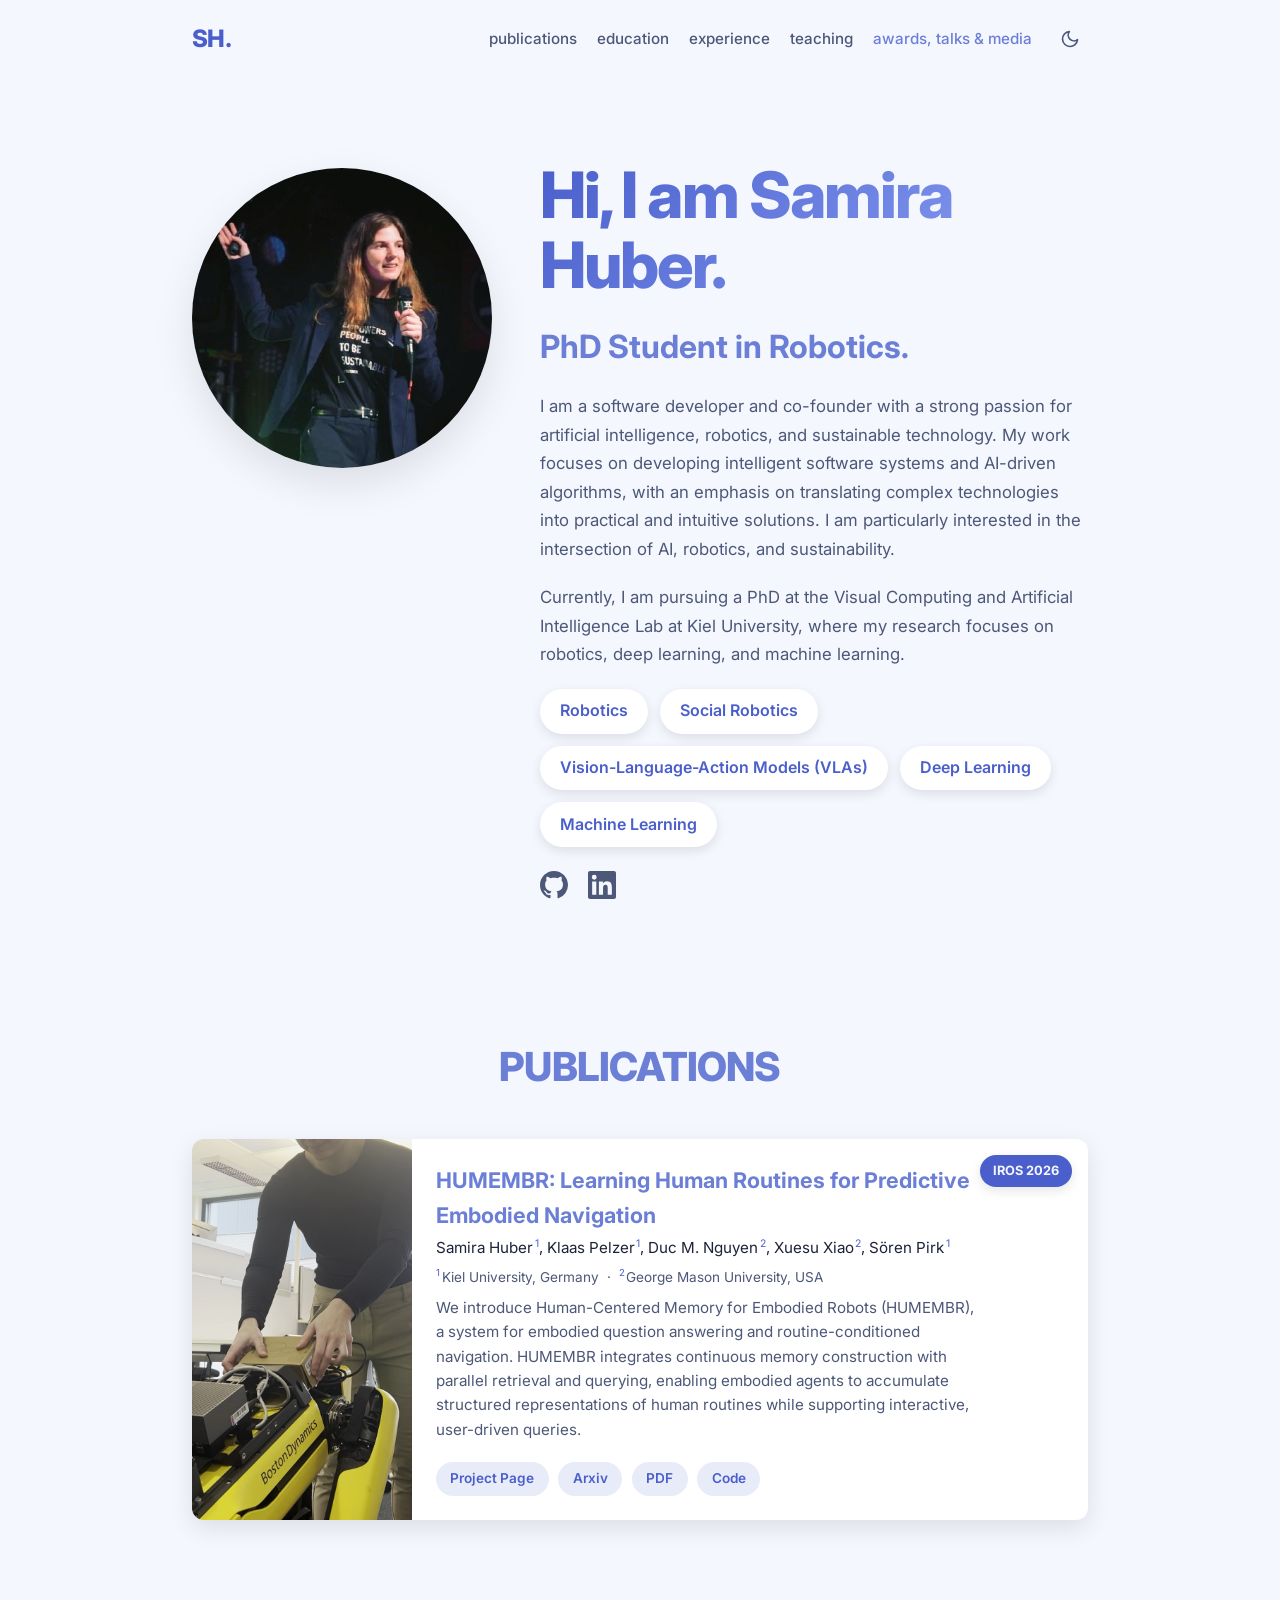
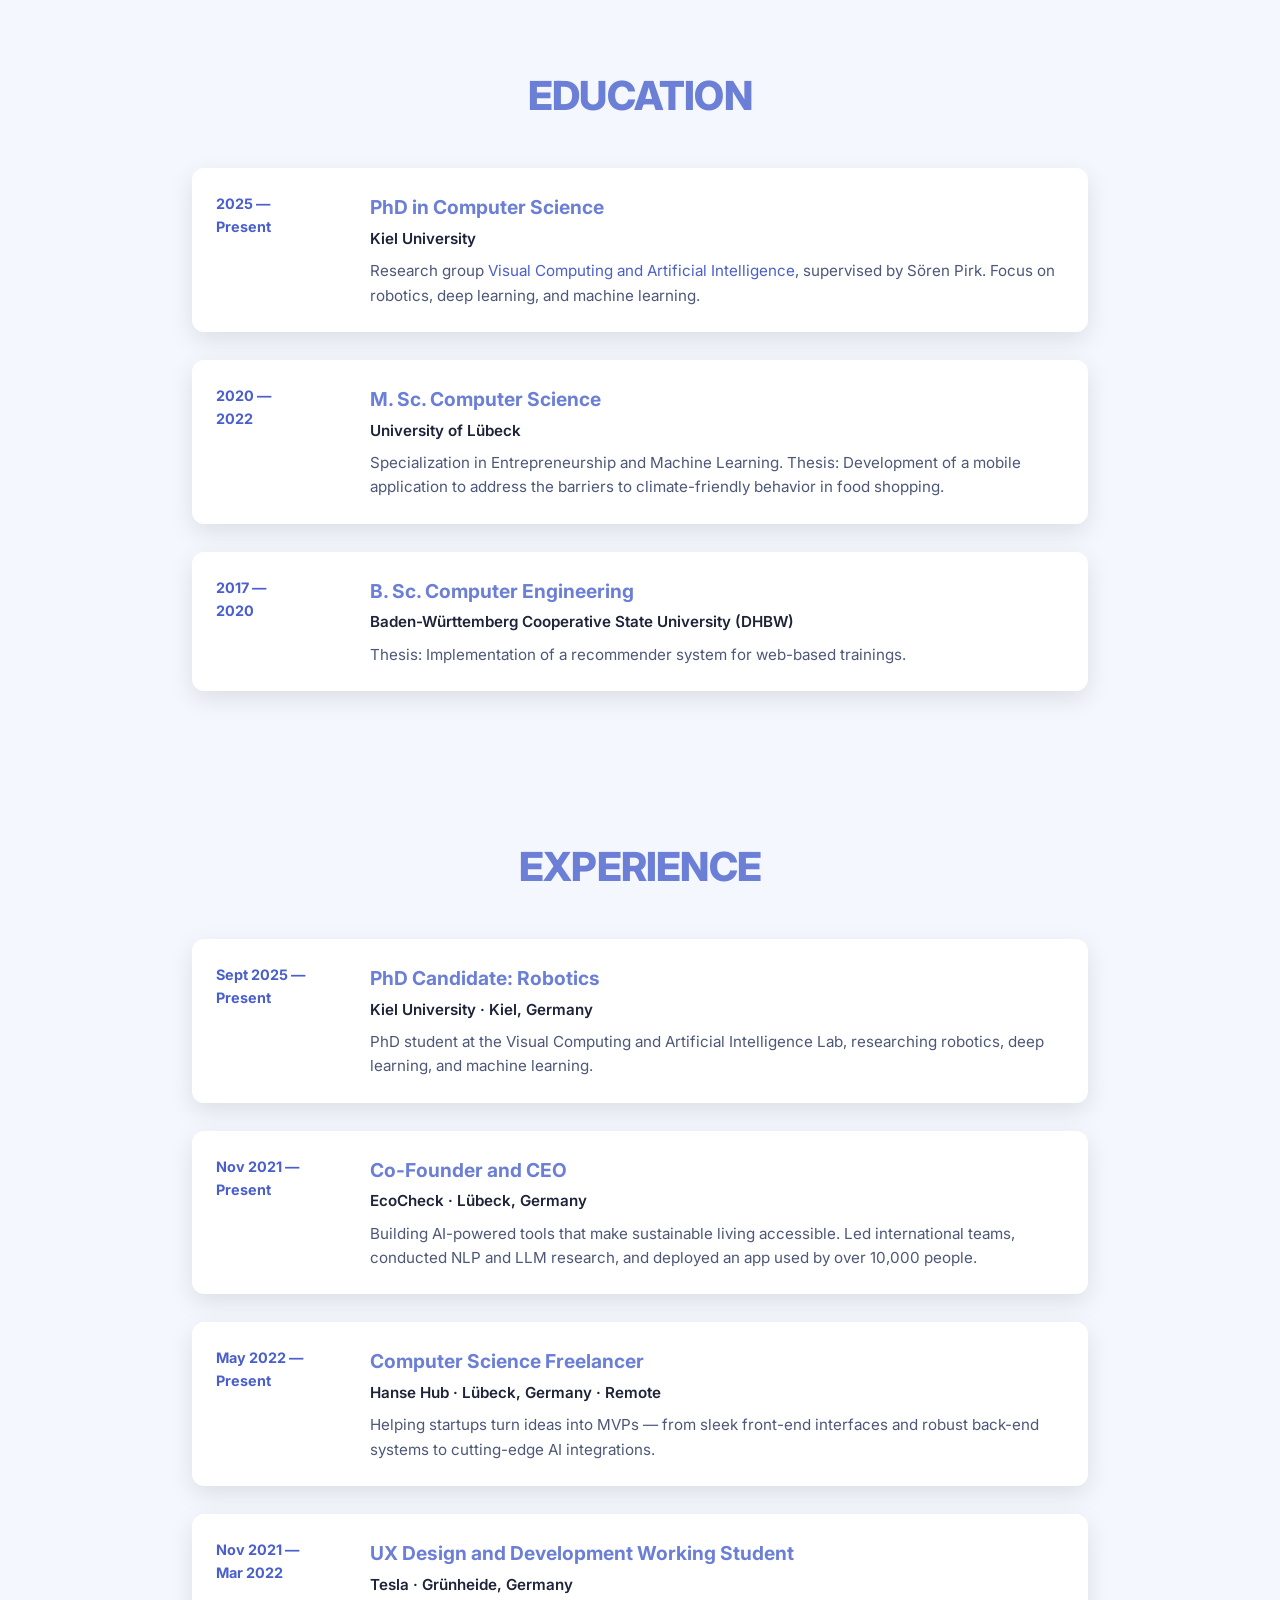
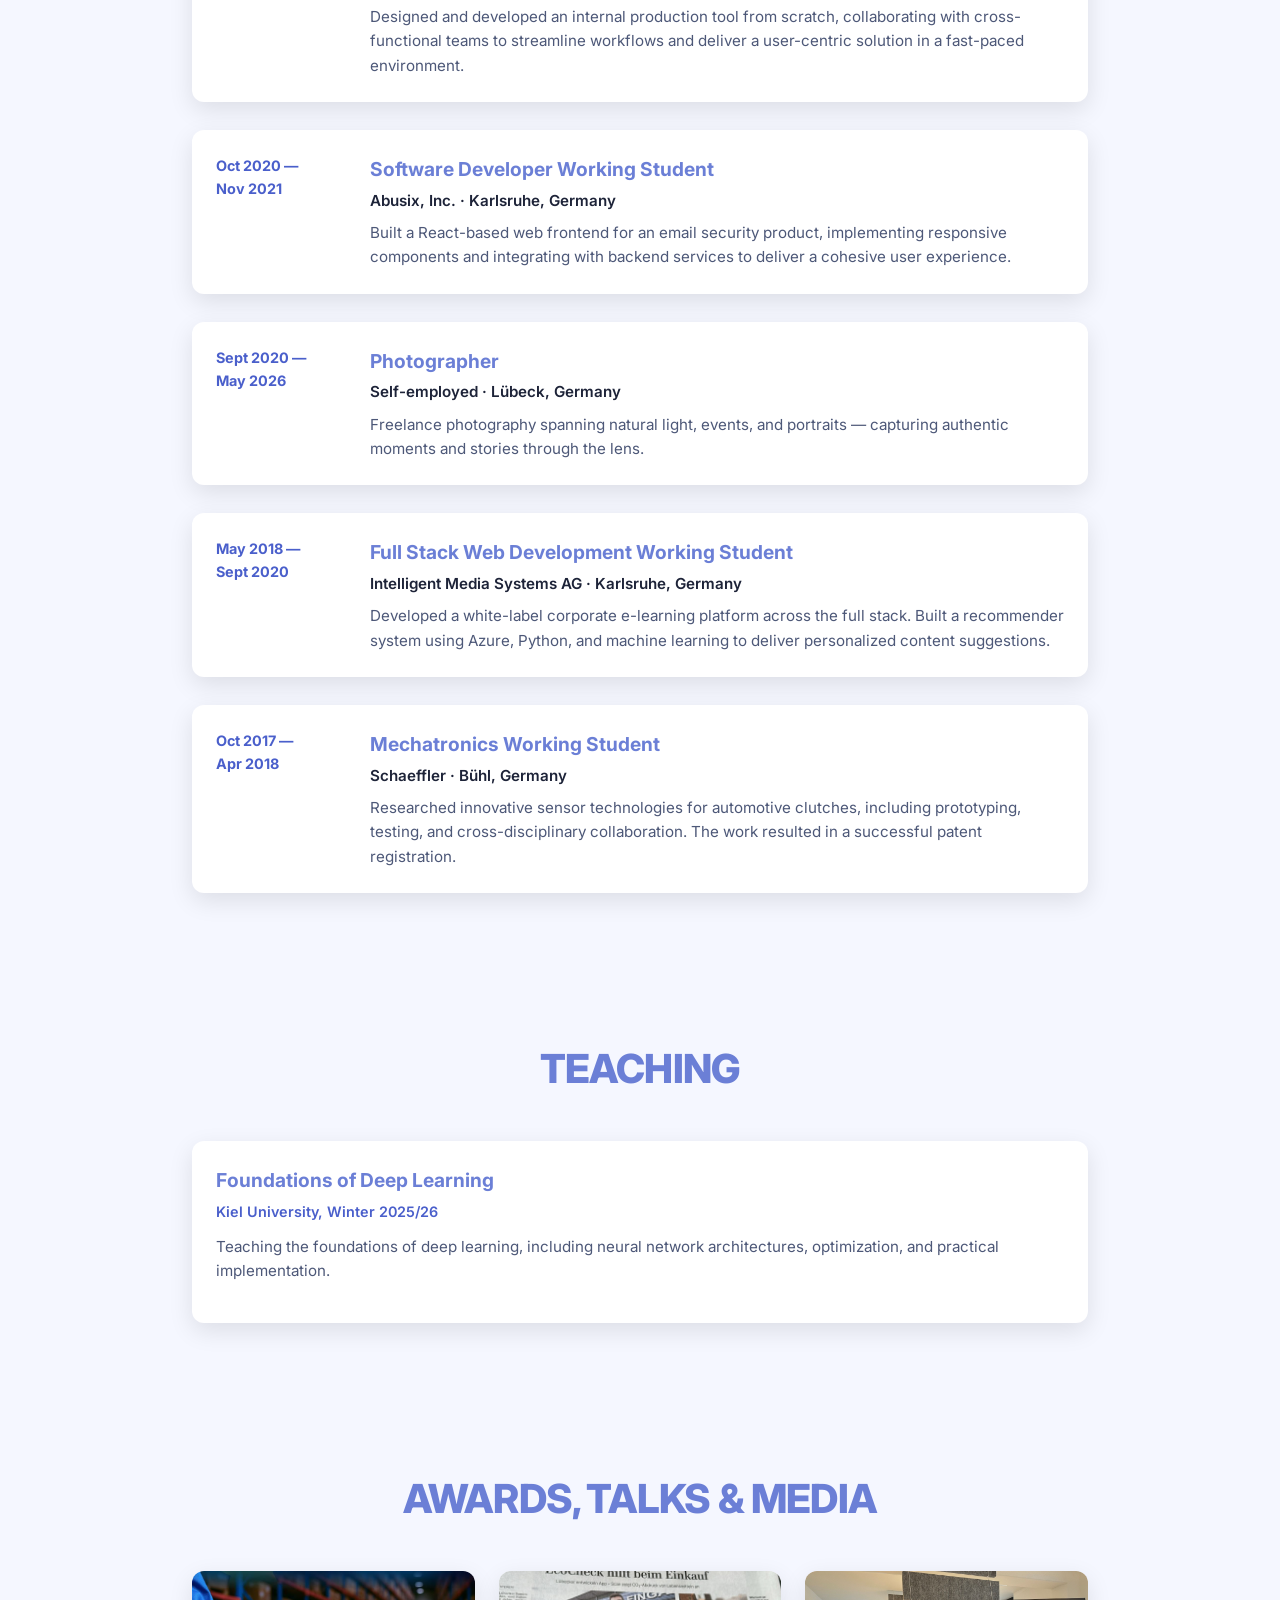
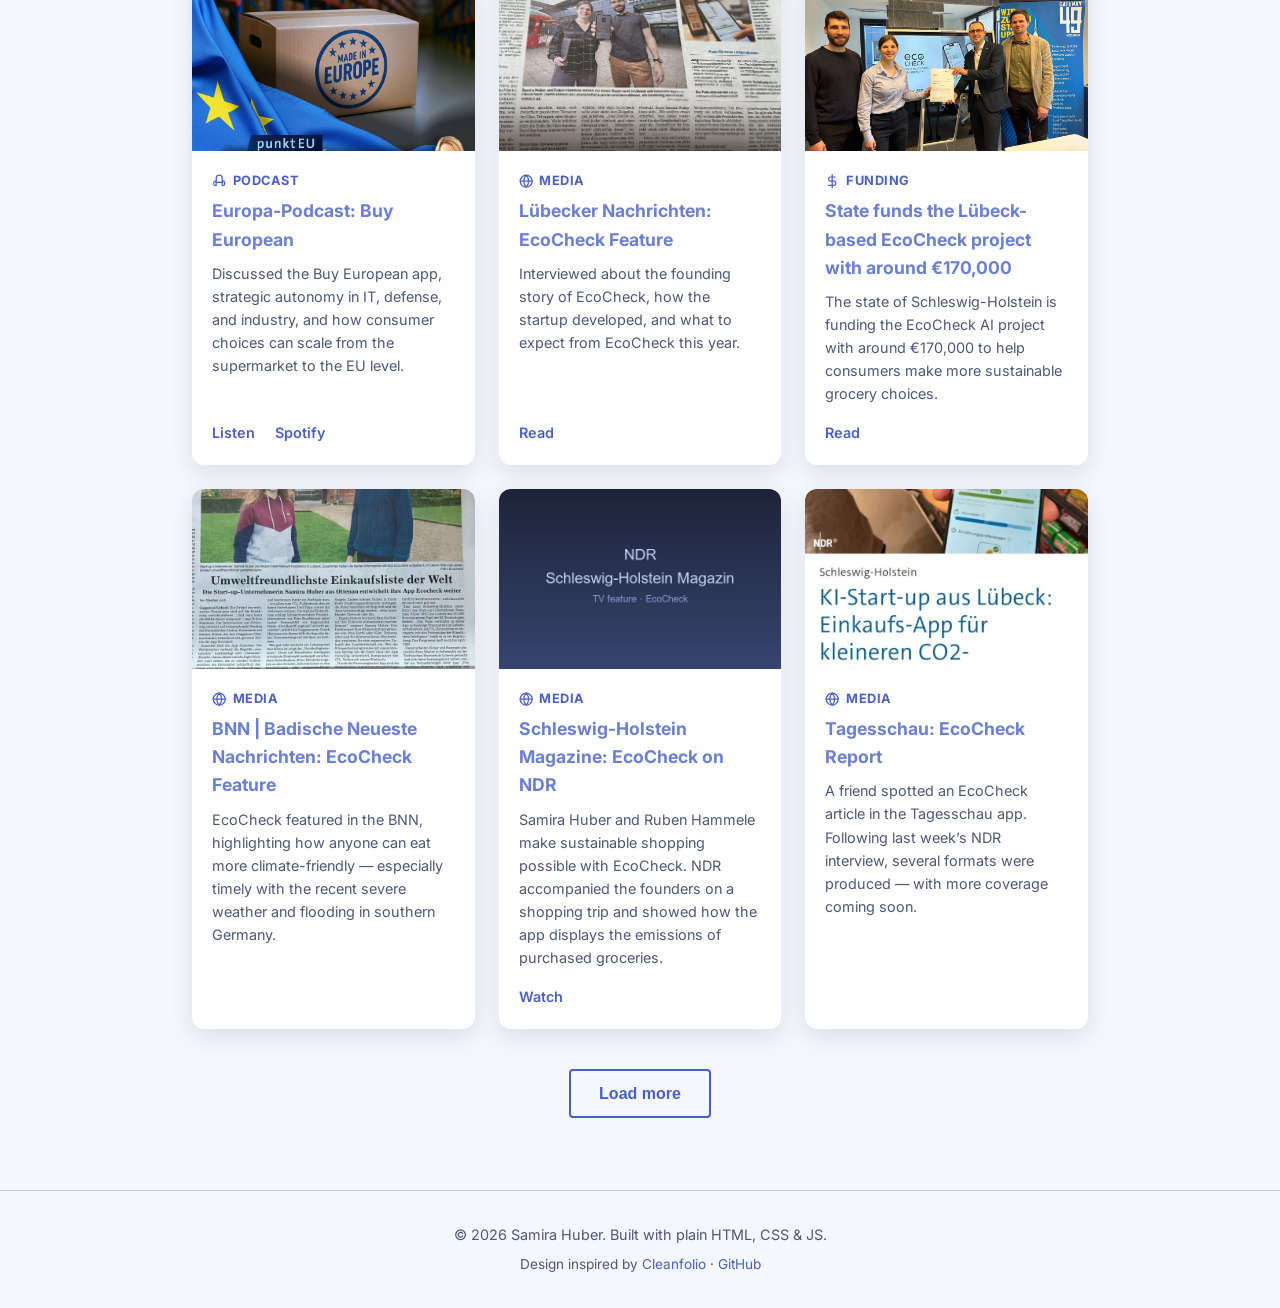
==== index.html @ 7ba7849e "add news" ====
<!DOCTYPE html>
<html lang="en">
<head>
  <meta charset="UTF-8" />
  <meta name="viewport" content="width=device-width, initial-scale=1.0" />
  <title>Samira Huber | PhD Student in Robotics</title>
  <link rel="preconnect" href="https://fonts.googleapis.com" />
  <link rel="preconnect" href="https://fonts.gstatic.com" crossorigin />
  <link href="https://fonts.googleapis.com/css2?family=Inter:wght@400;500;600;700;800&display=swap" rel="stylesheet" />
  <link rel="stylesheet" href="styles.css" />
</head>
<body>
  <header class="header">
    <nav class="nav container">
      <a href="#" class="logo">SH.</a>
      <ul class="nav-list">
        <li><a href="#publications" class="nav-link">publications</a></li>
        <li><a href="#education" class="nav-link">education</a></li>
        <li><a href="#experience" class="nav-link">experience</a></li>
        <li><a href="#teaching" class="nav-link">teaching</a></li>
        <li><a href="#news" class="nav-link">awards, talks & media</a></li>
        <!-- <li><a href="blog.html" class="nav-link">blog</a></li> -->
        <!-- <li><a href="sport.html" class="nav-link">sport</a></li> -->
        <!-- <li><a href="#contact" class="nav-link">contact</a></li> -->
        <li>
          <button id="theme-toggle" class="theme-toggle" aria-label="Toggle theme">
            <svg id="sun-icon" class="icon" viewBox="0 0 24 24" fill="none" stroke="currentColor" stroke-width="2" stroke-linecap="round" stroke-linejoin="round">
              <circle cx="12" cy="12" r="5"></circle>
              <line x1="12" y1="1" x2="12" y2="3"></line>
              <line x1="12" y1="21" x2="12" y2="23"></line>
              <line x1="4.22" y1="4.22" x2="5.64" y2="5.64"></line>
              <line x1="18.36" y1="18.36" x2="19.78" y2="19.78"></line>
              <line x1="1" y1="12" x2="3" y2="12"></line>
              <line x1="21" y1="12" x2="23" y2="12"></line>
              <line x1="4.22" y1="19.78" x2="5.64" y2="18.36"></line>
              <line x1="18.36" y1="5.64" x2="19.78" y2="4.22"></line>
            </svg>
            <svg id="moon-icon" class="icon hidden" viewBox="0 0 24 24" fill="none" stroke="currentColor" stroke-width="2" stroke-linecap="round" stroke-linejoin="round">
              <path d="M21 12.79A9 9 0 1 1 11.21 3 7 7 0 0 0 21 12.79z"></path>
            </svg>
          </button>
        </li>
      </ul>
      <button id="mobile-menu-toggle" class="mobile-menu-toggle" aria-label="Open menu">
        <span></span>
        <span></span>
        <span></span>
      </button>
    </nav>
  </header>

  <main>
    <section class="hero">
      <div class="container hero-content">
        <div class="hero-image">
          <img src="static/images/profile.jpg" alt="Samira Huber" />
        </div>
        <div class="hero-text">
          <h1 class="hero-title">Hi, I am Samira Huber.</h1>
          <h2 class="hero-subtitle">PhD Student in Robotics.</h2>
          <p class="hero-description">
            I am a software developer and co-founder with a strong passion for artificial
            intelligence, robotics, and sustainable technology. My work focuses on developing
            intelligent software systems and AI-driven algorithms, with an emphasis on
            translating complex technologies into practical and intuitive solutions. I am
            particularly interested in the intersection of AI, robotics, and sustainability.
          </p>
          <p class="hero-description">
            Currently, I am pursuing a PhD at the Visual Computing and Artificial Intelligence
            Lab at Kiel University, where my research focuses on robotics, deep learning, and
            machine learning.
          </p>
          <div class="chips">
            <span class="chip">Robotics</span>
            <span class="chip">Social Robotics</span>
            <span class="chip">Vision-Language-Action Models (VLAs)</span>
            <span class="chip">Deep Learning</span>
            <span class="chip">Machine Learning</span>
          </div>
          <div class="hero-actions">
          <!-- <a href="cv.pdf" class="btn btn-outline" target="_blank" rel="noopener noreferrer">CV</a> -->
          <a href="https://github.com/SamiraHuber" target="_blank" rel="noopener noreferrer" class="icon-link" aria-label="GitHub">
            <svg class="social-icon" viewBox="0 0 24 24" fill="currentColor">
              <path d="M12 0C5.37 0 0 5.37 0 12c0 5.31 3.435 9.795 8.205 11.385.6.105.825-.255.825-.57 0-.285-.015-1.23-.015-2.235-3.015.555-3.795-.735-4.035-1.41-.135-.345-.72-1.41-1.23-1.695-.42-.225-1.02-.78-.015-.795.945-.015 1.62.87 1.845 1.23 1.08 1.815 2.805 1.305 3.495.99.105-.78.42-1.305.765-1.605-2.67-.3-5.46-1.335-5.46-5.925 0-1.305.465-2.385 1.23-3.225-.12-.3-.54-1.53.12-3.18 0 0 1.005-.315 3.3 1.23.96-.27 1.98-.405 3-.405s2.04.135 3 .405c2.295-1.56 3.3-1.23 3.3-1.23.66 1.65.24 2.88.12 3.18.765.84 1.23 1.905 1.23 3.225 0 4.605-2.805 5.625-5.475 5.925.435.375.81 1.095.81 2.22 0 1.605-.015 2.895-.015 3.3 0 .315.225.69.825.57A12.02 12.02 0 0 0 24 12c0-6.63-5.37-12-12-12z"/>
            </svg>
          </a>
          <a href="https://www.linkedin.com/in/samira-huber/" target="_blank" rel="noopener noreferrer" class="icon-link" aria-label="LinkedIn">
            <svg class="social-icon" viewBox="0 0 24 24" fill="currentColor">
              <path d="M20.447 20.452h-3.554v-5.569c0-1.328-.027-3.037-1.852-3.037-1.853 0-2.136 1.445-2.136 2.939v5.667H9.351V9h3.414v1.561h.046c.477-.9 1.637-1.85 3.37-1.85 3.601 0 4.267 2.37 4.267 5.455v6.286zM5.337 7.433a2.062 2.062 0 1 1 0-4.125 2.062 2.062 0 0 1 0 4.125zm1.777 13.019H3.56V9h3.554v11.452zM22.225 0H1.771C.792 0 0 .774 0 1.729v20.542C0 23.227.792 24 1.771 24h20.451C23.2 24 24 23.227 24 22.271V1.729C24 .774 23.2 0 22.222 0h.003z"/>
            </svg>
          </a>
        </div>
        </div>
      </div>
    </section>

    <section id="publications" class="publications section">
      <div class="container">
        <h2 class="section-title">PUBLICATIONS</h2>
        <div class="publications-list">
          <article class="publication-card">
            <span class="publication-venue">IROS 2026</span>
            <div class="publication-image">
              <img src="static/publications/humembr.png" alt="Humembr publication thumbnail" />
            </div>
            <div class="publication-info">
              <h3 class="publication-title">HUMEMBR: Learning Human Routines for Predictive Embodied Navigation</h3>
              <p class="publication-authors">Samira Huber<sup>1</sup>, Klaas Pelzer<sup>1</sup>, Duc M. Nguyen<sup>2</sup>, Xuesu Xiao<sup>2</sup>, Sören Pirk<sup>1</sup></p>
              <p class="publication-affiliations"><sup>1</sup>Kiel University, Germany &nbsp;·&nbsp; <sup>2</sup>George Mason University, USA</p>
              <p class="publication-description">We introduce Human-Centered Memory for Embodied Robots (HUMEMBR), a system for embodied question answering and routine-conditioned navigation. HUMEMBR integrates continuous memory construction with parallel retrieval and querying, enabling embodied agents to accumulate structured representations of human routines while supporting interactive, user-driven queries.</p>
              <div class="publication-links">
                <a class="link-chip" href="https://samirahuber.github.io/humembr/" target="_blank" rel="noopener noreferrer">Project Page</a>
                <a class="link-chip" href="#" target="_blank" rel="noopener noreferrer">Arxiv</a>
                <a class="link-chip" href="#" target="_blank" rel="noopener noreferrer">PDF</a>
                <a class="link-chip" href="#" target="_blank" rel="noopener noreferrer">Code</a>
              </div>
            </div>
          </article>
        </div>
      </div>
    </section>

    <section id="education" class="education section">
      <div class="container">
        <h2 class="section-title">EDUCATION</h2>
        <div class="timeline">
          <div class="timeline-item">
            <div class="timeline-date">2025 —<br>Present</div>
            <div class="timeline-content">
              <h3>PhD in Computer Science</h3>
              <p class="timeline-place">Kiel University</p>
              <p class="timeline-detail">Research group <a href="https://www.vcai-lab.org/" target="_blank" rel="noopener noreferrer">Visual Computing and Artificial Intelligence</a>, supervised by Sören Pirk. Focus on robotics, deep learning, and machine learning.</p>
            </div>
          </div>
          <div class="timeline-item">
            <div class="timeline-date">2020 —<br>2022</div>
            <div class="timeline-content">
              <h3>M. Sc. Computer Science</h3>
              <p class="timeline-place">University of Lübeck</p>
              <p class="timeline-detail">Specialization in Entrepreneurship and Machine Learning. Thesis: Development of a mobile application to address the barriers to climate-friendly behavior in food shopping.</p>
            </div>
          </div>
          <div class="timeline-item">
            <div class="timeline-date">2017 —<br>2020</div>
            <div class="timeline-content">
              <h3>B. Sc. Computer Engineering</h3>
              <p class="timeline-place">Baden-Württemberg Cooperative State University (DHBW)</p>
              <p class="timeline-detail">Thesis: Implementation of a recommender system for web-based trainings.</p>
            </div>
          </div>
        </div>
      </div>
    </section>

    <section id="experience" class="experience section">
      <div class="container">
        <h2 class="section-title">EXPERIENCE</h2>
        <div class="timeline">
          <div class="timeline-item">
            <div class="timeline-date">Sept 2025 —<br>Present</div>
            <div class="timeline-content">
              <h3>PhD Candidate: Robotics</h3>
              <p class="timeline-place">Kiel University · Kiel, Germany</p>
              <p class="timeline-detail">PhD student at the Visual Computing and Artificial Intelligence Lab, researching robotics, deep learning, and machine learning.</p>
            </div>
          </div>
          <div class="timeline-item">
            <div class="timeline-date">Nov 2021 —<br>Present</div>
            <div class="timeline-content">
              <h3>Co-Founder and CEO</h3>
              <p class="timeline-place">EcoCheck · Lübeck, Germany</p>
              <p class="timeline-detail">Building AI-powered tools that make sustainable living accessible. Led international teams, conducted NLP and LLM research, and deployed an app used by over 10,000 people.</p>
            </div>
          </div>
          <div class="timeline-item">
            <div class="timeline-date">May 2022 —<br>Present</div>
            <div class="timeline-content">
              <h3>Computer Science Freelancer</h3>
              <p class="timeline-place">Hanse Hub · Lübeck, Germany · Remote</p>
              <p class="timeline-detail">Helping startups turn ideas into MVPs — from sleek front-end interfaces and robust back-end systems to cutting-edge AI integrations.</p>
            </div>
          </div>
          <div class="timeline-item">
            <div class="timeline-date">Nov 2021 —<br>Mar 2022</div>
            <div class="timeline-content">
              <h3>UX Design and Development Working Student</h3>
              <p class="timeline-place">Tesla · Grünheide, Germany</p>
              <p class="timeline-detail">Designed and developed an internal production tool from scratch, collaborating with cross-functional teams to streamline workflows and deliver a user-centric solution in a fast-paced environment.</p>
            </div>
          </div>
          <div class="timeline-item">
            <div class="timeline-date">Oct 2020 —<br>Nov 2021</div>
            <div class="timeline-content">
              <h3>Software Developer Working Student</h3>
              <p class="timeline-place">Abusix, Inc. · Karlsruhe, Germany</p>
              <p class="timeline-detail">Built a React-based web frontend for an email security product, implementing responsive components and integrating with backend services to deliver a cohesive user experience.</p>
            </div>
          </div>
          <div class="timeline-item">
            <div class="timeline-date">Sept 2020 —<br>May 2026</div>
            <div class="timeline-content">
              <h3>Photographer</h3>
              <p class="timeline-place">Self-employed · Lübeck, Germany</p>
              <p class="timeline-detail">Freelance photography spanning natural light, events, and portraits — capturing authentic moments and stories through the lens.</p>
            </div>
          </div>
          <div class="timeline-item">
            <div class="timeline-date">May 2018 —<br>Sept 2020</div>
            <div class="timeline-content">
              <h3>Full Stack Web Development Working Student</h3>
              <p class="timeline-place">Intelligent Media Systems AG · Karlsruhe, Germany</p>
              <p class="timeline-detail">Developed a white-label corporate e-learning platform across the full stack. Built a recommender system using Azure, Python, and machine learning to deliver personalized content suggestions.</p>
            </div>
          </div>
          <div class="timeline-item">
            <div class="timeline-date">Oct 2017 —<br>Apr 2018</div>
            <div class="timeline-content">
              <h3>Mechatronics Working Student</h3>
              <p class="timeline-place">Schaeffler · Bühl, Germany</p>
              <p class="timeline-detail">Researched innovative sensor technologies for automotive clutches, including prototyping, testing, and cross-disciplinary collaboration. The work resulted in a successful patent registration.</p>
            </div>
          </div>
        </div>
      </div>
    </section>

    <section id="teaching" class="teaching section">
      <div class="container">
        <h2 class="section-title">TEACHING</h2>
        <div class="cards-list">
          <article class="info-card">
            <h3>Foundations of Deep Learning</h3>
            <p class="info-meta">Kiel University, Winter 2025/26</p>
            <p class="info-detail">Teaching the foundations of deep learning, including neural network architectures, optimization, and practical implementation.</p>
          </article>
        </div>
      </div>
    </section>

    <section id="news" class="news section">
      <div class="container">
        <h2 class="section-title">AWARDS, TALKS & MEDIA</h2>
        <div class="news-grid" id="news-grid">
          <article class="news-card">
            <div class="news-image">
              <img src="static/images/news/buy_european_podcast.jpg" alt="Europa-Podcast: Buy European" />
            </div>
            <div class="news-body">
              <p class="news-meta"><svg class="news-meta-icon" viewBox="0 0 24 24" fill="none" stroke="currentColor" stroke-width="2" stroke-linecap="round" stroke-linejoin="round" aria-hidden="true"><path d="M3 14v3a2 2 0 0 0 2 2h2v-7H5a2 2 0 0 0-2 2Z"/><path d="M19 12h-2v7h2a2 2 0 0 0 2-2v-3a2 2 0 0 0-2-2Z"/><path d="M12 2a5 5 0 0 0-5 5v7h10V7a5 5 0 0 0-5-5Z"/></svg>Podcast</p>
              <h3>Europa-Podcast: Buy European</h3>
              <p class="news-detail">Discussed the Buy European app, strategic autonomy in IT, defense, and industry, and how consumer choices can scale from the supermarket to the EU level.</p>
              <div class="news-links">
                <a href="https://tinyurl.com/yc7zkum5" target="_blank" rel="noopener noreferrer">Listen</a>
                <a href="https://tinyurl.com/3942dmjc" target="_blank" rel="noopener noreferrer">Spotify</a>
              </div>
            </div>
          </article>
          <article class="news-card">
            <div class="news-image">
              <img src="static/images/news/newspaper_luebecker_nachrichten.jpg" alt="Lübecker Nachrichten: EcoCheck Feature" />
            </div>
            <div class="news-body">
              <p class="news-meta"><svg class="news-meta-icon" viewBox="0 0 24 24" fill="none" stroke="currentColor" stroke-width="2" stroke-linecap="round" stroke-linejoin="round" aria-hidden="true"><circle cx="12" cy="12" r="10"/><line x1="2" y1="12" x2="22" y2="12"/><path d="M12 2a14.5 14.5 0 0 0 0 20 14.5 14.5 0 0 0 0-20"/></svg>Media</p>
              <h3>Lübecker Nachrichten: EcoCheck Feature</h3>
              <p class="news-detail">Interviewed about the founding story of EcoCheck, how the startup developed, and what to expect from EcoCheck this year.</p>
              <div class="news-links">
                <a href="https://www.ln-online.de/der-norden/luebecker-existenzgruender-den-lebensmittel-co2-fussabdruck-mit-der-app-entdecken-AU2RPMMR2JBLXGBXYMTHMGHZRE.html" target="_blank" rel="noopener noreferrer">Read</a>
              </div>
            </div>
          </article>
          <article class="news-card">
            <div class="news-image">
              <img src="static/images/news/schleswig_holstein_ecocheck.jpg" alt="Schleswig-Holstein funds EcoCheck" />
            </div>
            <div class="news-body">
              <p class="news-meta"><svg class="news-meta-icon" viewBox="0 0 24 24" fill="none" stroke="currentColor" stroke-width="2" stroke-linecap="round" stroke-linejoin="round" aria-hidden="true"><line x1="12" y1="1" x2="12" y2="23"/><path d="M17 5H9.5a3.5 3.5 0 0 0 0 7h5a3.5 3.5 0 0 1 0 7H6"/></svg>Funding</p>
              <h3>State funds the Lübeck-based EcoCheck project with around €170,000</h3>
              <p class="news-detail">The state of Schleswig-Holstein is funding the EcoCheck AI project with around €170,000 to help consumers make more sustainable grocery choices.</p>
              <div class="news-links">
                <a href="https://www.schleswig-holstein.de/DE/landesregierung/ministerien-behoerden/I/Presse/PI/2024/CdS/240328_cds_ecocheck" target="_blank" rel="noopener noreferrer">Read</a>
              </div>
            </div>
          </article>
          <article class="news-card">
            <div class="news-image">
              <img src="static/images/news/newspaper_bnn_2.jpg" alt="BNN | Badische Neueste Nachrichten: EcoCheck Feature" />
            </div>
            <div class="news-body">
              <p class="news-meta"><svg class="news-meta-icon" viewBox="0 0 24 24" fill="none" stroke="currentColor" stroke-width="2" stroke-linecap="round" stroke-linejoin="round" aria-hidden="true"><circle cx="12" cy="12" r="10"/><line x1="2" y1="12" x2="22" y2="12"/><path d="M12 2a14.5 14.5 0 0 0 0 20 14.5 14.5 0 0 0 0-20"/></svg>Media</p>
              <h3>BNN | Badische Neueste Nachrichten: EcoCheck Feature</h3>
              <p class="news-detail">EcoCheck featured in the BNN, highlighting how anyone can eat more climate-friendly — especially timely with the recent severe weather and flooding in southern Germany.</p>
              <div class="news-links">
                
              </div>
            </div>
          </article>
          <article class="news-card">
            <div class="news-image">
              <img src="static/images/news/ndr_ecocheck.jpg" alt="NDR Schleswig-Holstein Magazine: EcoCheck Feature" />
            </div>
            <div class="news-body">
              <p class="news-meta"><svg class="news-meta-icon" viewBox="0 0 24 24" fill="none" stroke="currentColor" stroke-width="2" stroke-linecap="round" stroke-linejoin="round" aria-hidden="true"><circle cx="12" cy="12" r="10"/><line x1="2" y1="12" x2="22" y2="12"/><path d="M12 2a14.5 14.5 0 0 0 0 20 14.5 14.5 0 0 0 0-20"/></svg>Media</p>
              <h3>Schleswig-Holstein Magazine: EcoCheck on NDR</h3>
              <p class="news-detail">Samira Huber and Ruben Hammele make sustainable shopping possible with EcoCheck. NDR accompanied the founders on a shopping trip and showed how the app displays the emissions of purchased groceries.</p>
              <div class="news-links">
                <a href="https://www.ndr.de/fernsehen/sendungen/schleswig-holstein_magazin/Start-Up-aus-SH-Nachhaltiger-Einkauf-per-App,shmag118318.html" target="_blank" rel="noopener noreferrer">Watch</a>
              </div>
            </div>
          </article>
          <article class="news-card">
            <div class="news-image">
              <img src="static/images/news/tagesschau.jpg" alt="Tagesschau: EcoCheck Feature" />
            </div>
            <div class="news-body">
              <p class="news-meta"><svg class="news-meta-icon" viewBox="0 0 24 24" fill="none" stroke="currentColor" stroke-width="2" stroke-linecap="round" stroke-linejoin="round" aria-hidden="true"><circle cx="12" cy="12" r="10"/><line x1="2" y1="12" x2="22" y2="12"/><path d="M12 2a14.5 14.5 0 0 0 0 20 14.5 14.5 0 0 0 0-20"/></svg>Media</p>
              <h3>Tagesschau: EcoCheck Report</h3>
              <p class="news-detail">A friend spotted an EcoCheck article in the Tagesschau app. Following last week’s NDR interview, several formats were produced — with more coverage coming soon.</p>
              <div class="news-links">
                
              </div>
            </div>
          </article>
          <article class="news-card">
            <div class="news-image">
              <img src="static/images/news/verbraucherzentrale_ecocheck.jpg" alt="Consumer Advice Center: EcoCheck App Test" />
            </div>
            <div class="news-body">
              <p class="news-meta"><svg class="news-meta-icon" viewBox="0 0 24 24" fill="none" stroke="currentColor" stroke-width="2" stroke-linecap="round" stroke-linejoin="round" aria-hidden="true"><circle cx="12" cy="12" r="10"/><line x1="2" y1="12" x2="22" y2="12"/><path d="M12 2a14.5 14.5 0 0 0 0 20 14.5 14.5 0 0 0 0-20"/></svg>Media</p>
              <h3>Consumer Advice Center: EcoCheck App Test</h3>
              <p class="news-detail">The consumer advice center tested EcoCheck and praised the app for transparently and consistently communicating climate protection and sustainability — while looking great, too.</p>
              <div class="news-links">
                <a href="https://www.verbraucherzentrale.de/wissen/digitale-welt/apps-und-software/apptest-ecocheck-eine-einkaufsliste-voller-nachhaltigkeit-96086" target="_blank" rel="noopener noreferrer">Read</a>
              </div>
            </div>
          </article>
          <article class="news-card">
            <div class="news-image">
              <img src="static/images/news/newspaper_luebecker_nachrichten_2.jpg" alt="Lübecker Nachrichten: EcoCheck and the Story Behind It" />
            </div>
            <div class="news-body">
              <p class="news-meta"><svg class="news-meta-icon" viewBox="0 0 24 24" fill="none" stroke="currentColor" stroke-width="2" stroke-linecap="round" stroke-linejoin="round" aria-hidden="true"><circle cx="12" cy="12" r="10"/><line x1="2" y1="12" x2="22" y2="12"/><path d="M12 2a14.5 14.5 0 0 0 0 20 14.5 14.5 0 0 0 0-20"/></svg>Media</p>
              <h3>Lübecker Nachrichten: EcoCheck and the Story Behind It</h3>
              <p class="news-detail">In the June 2/3 edition, the Lübecker Nachrichten published an exciting article about EcoCheck and the story behind it, featuring Ruben Hammele and Samira Huber.</p>
              <div class="news-links">
                
              </div>
            </div>
          </article>
          <article class="news-card">
            <div class="news-image">
              <img src="static/images/news/impact_hub_berlin.jpg" alt="Impact Hub Berlin: Sustainable Food Innovators" />
            </div>
            <div class="news-body">
              <p class="news-meta"><svg class="news-meta-icon" viewBox="0 0 24 24" fill="none" stroke="currentColor" stroke-width="2" stroke-linecap="round" stroke-linejoin="round" aria-hidden="true"><polygon points="13 2 3 14 12 14 11 22 21 10 12 10 13 2"/></svg>Accelerator</p>
              <h3>Impact Hub Berlin: Sustainable Food Innovators</h3>
              <p class="news-detail">EcoCheck was featured as one of the Sustainable Food innovators in Impact Hub Berlin's Impact Accelerator, alongside startups advancing urban farming, upcycled food, and vertical farming.</p>
              <div class="news-links">
                <a href="https://lnkd.in/d9Nc7mjC" target="_blank" rel="noopener noreferrer">Get ticket</a>
              </div>
            </div>
          </article>
          <article class="news-card">
            <div class="news-image">
              <img src="static/images/news/startup-days.jpg" alt="Startup Days Lübeck 2024: Impact Award" />
            </div>
            <div class="news-body">
              <p class="news-meta"><svg class="news-meta-icon" viewBox="0 0 24 24" fill="none" stroke="currentColor" stroke-width="2" stroke-linecap="round" stroke-linejoin="round" aria-hidden="true"><path d="M6 9H4.5a2.5 2.5 0 0 1 0-5H6"/><path d="M18 9h1.5a2.5 2.5 0 0 0 0-5H18"/><path d="M4 22h16"/><path d="M10 14.66V17c0 .55-.47.98-.97 1.21C7.85 18.75 7 20.24 7 22"/><path d="M14 14.66V17c0 .55.47.98.97 1.21C16.15 18.75 17 20.24 17 22"/><path d="M18 2H6v7a6 6 0 0 0 12 0V2Z"/></svg>Award</p>
              <h3>Startup Days Lübeck 2024: Impact Award</h3>
              <p class="news-detail">EcoCheck won the Impact Award at the StartUp Days Lübeck 2024 pitch competition, competing against innovative startups from across Schleswig-Holstein.</p>
              <div class="news-links">
                
              </div>
            </div>
          </article>
          <article class="news-card">
            <div class="news-image">
              <img src="static/images/news/galileo.jpg" alt="Galileo: EcoCheck on TV" />
            </div>
            <div class="news-body">
              <p class="news-meta"><svg class="news-meta-icon" viewBox="0 0 24 24" fill="none" stroke="currentColor" stroke-width="2" stroke-linecap="round" stroke-linejoin="round" aria-hidden="true"><circle cx="12" cy="12" r="10"/><line x1="2" y1="12" x2="22" y2="12"/><path d="M12 2a14.5 14.5 0 0 0 0 20 14.5 14.5 0 0 0 0-20"/></svg>Media</p>
              <h3>Galileo: EcoCheck on TV</h3>
              <p class="news-detail">EcoCheck was featured on Galileo, presenting the project to a nationwide TV audience and sparking a wave of positive feedback and rising downloads.</p>
              <div class="news-links">
                
              </div>
            </div>
          </article>
          <article class="news-card">
            <div class="news-image">
              <img src="static/images/news/bne_digital_ecocheck.jpg" alt="BNE Digital: Interview with Ruben Hammele" />
            </div>
            <div class="news-body">
              <p class="news-meta"><svg class="news-meta-icon" viewBox="0 0 24 24" fill="none" stroke="currentColor" stroke-width="2" stroke-linecap="round" stroke-linejoin="round" aria-hidden="true"><path d="M3 14v3a2 2 0 0 0 2 2h2v-7H5a2 2 0 0 0-2 2Z"/><path d="M19 12h-2v7h2a2 2 0 0 0 2-2v-3a2 2 0 0 0-2-2Z"/><path d="M12 2a5 5 0 0 0-5 5v7h10V7a5 5 0 0 0-5-5Z"/></svg>Podcast</p>
              <h3>BNE Digital: Interview with Ruben Hammele</h3>
              <p class="news-detail">Students interviewed Ruben Hammele about the EcoCheck story for BNE Digital, resulting in a multimedia online article with a podcast episode.</p>
              <div class="news-links">
                <a href="https://bne-digital.de/ecocheck-ruben/" target="_blank" rel="noopener noreferrer">Read & listen</a>
              </div>
            </div>
          </article>
          <article class="news-card">
            <div class="news-image">
              <img src="static/images/news/gruenderpreis_sparkasse_2023.jpg" alt="EcoCheck wins Sparkasse zu Lübeck Founder Prize 2023" />
            </div>
            <div class="news-body">
              <p class="news-meta"><svg class="news-meta-icon" viewBox="0 0 24 24" fill="none" stroke="currentColor" stroke-width="2" stroke-linecap="round" stroke-linejoin="round" aria-hidden="true"><path d="M6 9H4.5a2.5 2.5 0 0 1 0-5H6"/><path d="M18 9h1.5a2.5 2.5 0 0 0 0-5H18"/><path d="M4 22h16"/><path d="M10 14.66V17c0 .55-.47.98-.97 1.21C7.85 18.75 7 20.24 7 22"/><path d="M14 14.66V17c0 .55.47.98.97 1.21C16.15 18.75 17 20.24 17 22"/><path d="M18 2H6v7a6 6 0 0 0 12 0V2Z"/></svg>Award</p>
              <h3>Sparkasse zu Lübeck Founder Prize 2023</h3>
              <p class="news-detail">EcoCheck won the Sparkasse zu Lübeck 2023 founder prize and its €10,000 award for making hidden emissions visible and helping consumers make more sustainable purchasing decisions.</p>
              <div class="news-links">
                <a href="https://www.gruendercube.de/ecocheck-gewinnt-den-gruenderpreis-der-sparkasse-zu-luebeck-2023/" target="_blank" rel="noopener noreferrer">Read</a>
              </div>
            </div>
          </article>
          <article class="news-card">
            <div class="news-image">
              <img src="static/images/news/holiday-inn.jpg" alt="Holiday Inn Lübeck x EcoCheck" />
            </div>
            <div class="news-body">
              <p class="news-meta"><svg class="news-meta-icon" viewBox="0 0 24 24" fill="none" stroke="currentColor" stroke-width="2" stroke-linecap="round" stroke-linejoin="round" aria-hidden="true"><path d="M10 13a5 5 0 0 0 7.54.54l3-3a5 5 0 0 0-7.07-7.07l-1.72 1.71"/><path d="M14 11a5 5 0 0 0-7.54-.54l-3 3a5 5 0 0 0 7.07 7.07l1.71-1.71"/></svg>Partnership</p>
              <h3>Holiday Inn Lübeck x EcoCheck: CO₂-Labels on the Menu</h3>
              <p class="news-detail">Holiday Inn Lübeck and EcoCheck partnered to add CO₂ labels to every dish on the new “Kochwerk Lübeck” menu, giving guests transparent information to make more sustainable choices.</p>
              <div class="news-links">
                
              </div>
            </div>
          </article>
          <article class="news-card">
            <div class="news-image">
              <img src="static/images/news/klartext_startups_interview.jpg" alt="Klartext für Start-ups: EcoCheck Interview" />
            </div>
            <div class="news-body">
              <p class="news-meta"><svg class="news-meta-icon" viewBox="0 0 24 24" fill="none" stroke="currentColor" stroke-width="2" stroke-linecap="round" stroke-linejoin="round" aria-hidden="true"><circle cx="12" cy="12" r="10"/><line x1="2" y1="12" x2="22" y2="12"/><path d="M12 2a14.5 14.5 0 0 0 0 20 14.5 14.5 0 0 0 0-20"/></svg>Media</p>
              <h3>Klartext für Start-ups: EcoCheck Interview</h3>
              <p class="news-detail">Samira Huber and Ruben Hammele talk about the challenges they overcame in their early startup journey in the GründerCube video series “Klartext für Start-ups”.</p>
              <div class="news-links">
                <a href="https://lnkd.in/ewq6pJsB" target="_blank" rel="noopener noreferrer">Watch</a>
              </div>
            </div>
          </article>
          <article class="news-card">
            <div class="news-image">
              <img src="static/images/news/exist_gruenderstipendium.jpg" alt="EcoCheck receives EXIST founder scholarship" />
            </div>
            <div class="news-body">
              <p class="news-meta"><svg class="news-meta-icon" viewBox="0 0 24 24" fill="none" stroke="currentColor" stroke-width="2" stroke-linecap="round" stroke-linejoin="round" aria-hidden="true"><line x1="12" y1="1" x2="12" y2="23"/><path d="M17 5H9.5a3.5 3.5 0 0 0 0 7h5a3.5 3.5 0 0 1 0 7H6"/></svg>Funding</p>
              <h3>EcoCheck receives EXIST founder scholarship</h3>
              <p class="news-detail">EcoCheck will be supported over the next year by the EXIST founder scholarship. Thanks to GründerCube for the continuous support!</p>
              <div class="news-links">
                
              </div>
            </div>
          </article>
          <article class="news-card">
            <div class="news-image">
              <img src="static/images/news/diwokiel_panel.jpg" alt="DiWoKiel Panel Talk" />
            </div>
            <div class="news-body">
              <p class="news-meta"><svg class="news-meta-icon" viewBox="0 0 24 24" fill="none" stroke="currentColor" stroke-width="2" stroke-linecap="round" stroke-linejoin="round" aria-hidden="true"><path d="M12 1a3 3 0 0 0-3 3v8a3 3 0 0 0 6 0V4a3 3 0 0 0-3-3Z"/><path d="M19 10v2a7 7 0 0 1-14 0v-2"/><line x1="12" y1="19" x2="12" y2="23"/><line x1="8" y1="23" x2="16" y2="23"/></svg>Panel talk</p>
              <h3>DiWoKiel: Silicon Valley x Start-ups</h3>
              <p class="news-detail">Samira Huber joined the DiWoKiel panel talk on “Silicon Valley x Start-ups: Accelerate your Success” — a great opportunity for networking and learning during Digital Week Kiel.</p>
              <div class="news-links">
                
              </div>
            </div>
          </article>
          <article class="news-card">
            <div class="news-image">
              <img src="static/images/news/impact-factory.jpg" alt="Impact Factory by Anthropia" />
            </div>
            <div class="news-body">
              <p class="news-meta"><svg class="news-meta-icon" viewBox="0 0 24 24" fill="none" stroke="currentColor" stroke-width="2" stroke-linecap="round" stroke-linejoin="round" aria-hidden="true"><polygon points="13 2 3 14 12 14 11 22 21 10 12 10 13 2"/></svg>Accelerator</p>
              <h3>Impact Factory by Anthropia</h3>
              <p class="news-detail">EcoCheck spent five months in the Impact Factory in Duisburg, joining a strong community of startups focused on social and economic sustainability through coaching and team exchange. Now entering the Scale-Up phase.</p>
              <div class="news-links">
                
              </div>
            </div>
          </article>
          <article class="news-card">
            <div class="news-image">
              <img src="static/images/news/transatlantic-innovation-week.jpg" alt="Transatlantic Innovation Week 23" />
            </div>
            <div class="news-body">
              <p class="news-meta"><svg class="news-meta-icon" viewBox="0 0 24 24" fill="none" stroke="currentColor" stroke-width="2" stroke-linecap="round" stroke-linejoin="round" aria-hidden="true"><path d="M12 1a3 3 0 0 0-3 3v8a3 3 0 0 0 6 0V4a3 3 0 0 0-3-3Z"/><path d="M19 10v2a7 7 0 0 1-14 0v-2"/><line x1="12" y1="19" x2="12" y2="23"/><line x1="8" y1="23" x2="16" y2="23"/></svg>Panel talk</p>
              <h3>Transatlantic Innovation Week 23: Kiel x San Francisco</h3>
              <p class="news-detail">Samira Huber joined a panel talk during the Transatlantic Innovation Week 23 organized by The Bay Areas e.V., discussing the transatlantic city partnership between Kiel and San Francisco and sharing insights from the recent Silicon Valley trip as winner of the Überflieger Prize.</p>
              <div class="news-links">
                
              </div>
            </div>
          </article>
          <article class="news-card">
            <div class="news-image">
              <img src="static/images/news/codehub.jpg" alt="Netlight Code Pub" />
            </div>
            <div class="news-body">
              <p class="news-meta"><svg class="news-meta-icon" viewBox="0 0 24 24" fill="none" stroke="currentColor" stroke-width="2" stroke-linecap="round" stroke-linejoin="round" aria-hidden="true"><path d="M12 1a3 3 0 0 0-3 3v8a3 3 0 0 0 6 0V4a3 3 0 0 0-3-3Z"/><path d="M19 10v2a7 7 0 0 1-14 0v-2"/><line x1="12" y1="19" x2="12" y2="23"/><line x1="8" y1="23" x2="16" y2="23"/></svg>Panel talk</p>
              <h3>Netlight Code Pub: Women in Tech</h3>
              <p class="news-detail">Samira Huber shared her experiences at Netlight’s Code Pub, a meet-up for women and non-binary people interested in IT, alongside Sophie-Catherine Ohlsen and Sandra Roggow.</p>
              <div class="news-links">
                
              </div>
            </div>
          </article>
          <article class="news-card">
            <div class="news-image">
              <img src="static/images/news/ihk.jpg" alt="IHK Magazine Cover Feature" />
            </div>
            <div class="news-body">
              <p class="news-meta"><svg class="news-meta-icon" viewBox="0 0 24 24" fill="none" stroke="currentColor" stroke-width="2" stroke-linecap="round" stroke-linejoin="round" aria-hidden="true"><circle cx="12" cy="12" r="10"/><line x1="2" y1="12" x2="22" y2="12"/><path d="M12 2a14.5 14.5 0 0 0 0 20 14.5 14.5 0 0 0 0-20"/></svg>Media</p>
              <h3>IHK Magazine: EcoCheck on the Cover</h3>
              <p class="news-detail">Samira Huber and Ruben Hammele are featured on the cover of the IHK magazine as one of the Lübeck startups from the GATEWAY49 program.</p>
              <div class="news-links">
                
              </div>
            </div>
          </article>
          <article class="news-card">
            <div class="news-image">
              <img src="static/images/news/ueberflieger.jpg" alt="Überflieger 2022" />
            </div>
            <div class="news-body">
              <p class="news-meta"><svg class="news-meta-icon" viewBox="0 0 24 24" fill="none" stroke="currentColor" stroke-width="2" stroke-linecap="round" stroke-linejoin="round" aria-hidden="true"><path d="M6 9H4.5a2.5 2.5 0 0 1 0-5H6"/><path d="M18 9h1.5a2.5 2.5 0 0 0 0-5H18"/><path d="M4 22h16"/><path d="M10 14.66V17c0 .55-.47.98-.97 1.21C7.85 18.75 7 20.24 7 22"/><path d="M14 14.66V17c0 .55.47.98.97 1.21C16.15 18.75 17 20.24 17 22"/><path d="M18 2H6v7a6 6 0 0 0 12 0V2Z"/></svg>Award</p>
              <h3>Überflieger 2022: Trip to Silicon Valley</h3>
              <p class="news-detail">EcoCheck was selected as one of the Überflieger 2022 winners, earning an intensive week in Silicon Valley and San Francisco with investor meetings and networking.</p>
              <div class="news-links">
                
              </div>
            </div>
          </article>
          <article class="news-card">
            <div class="news-image">
              <img src="static/images/news/swr3_radio.jpg" alt="SWR3 Radio Interview" />
            </div>
            <div class="news-body">
              <p class="news-meta"><svg class="news-meta-icon" viewBox="0 0 24 24" fill="none" stroke="currentColor" stroke-width="2" stroke-linecap="round" stroke-linejoin="round" aria-hidden="true"><circle cx="12" cy="12" r="10"/><line x1="2" y1="12" x2="22" y2="12"/><path d="M12 2a14.5 14.5 0 0 0 0 20 14.5 14.5 0 0 0 0-20"/></svg>Media</p>
              <h3>SWR3: Sustomer on the Radio</h3>
              <p class="news-detail">Samira Huber was interviewed by SWR3 about Sustomer (now EcoCheck), sharing how the startup helps people make environmentally friendly choices.</p>
              <div class="news-links">
                
              </div>
            </div>
          </article>
          <article class="news-card">
            <div class="news-image">
              <img src="static/images/news/newspaper_bnn_1.jpg" alt="Badische Neueste Nachrichten & Badisches Tagblatt: EcoCheck" />
            </div>
            <div class="news-body">
              <p class="news-meta"><svg class="news-meta-icon" viewBox="0 0 24 24" fill="none" stroke="currentColor" stroke-width="2" stroke-linecap="round" stroke-linejoin="round" aria-hidden="true"><circle cx="12" cy="12" r="10"/><line x1="2" y1="12" x2="22" y2="12"/><path d="M12 2a14.5 14.5 0 0 0 0 20 14.5 14.5 0 0 0 0-20"/></svg>Media</p>
              <h3>Badische Neueste Nachrichten & Badisches Tagblatt: EcoCheck in the Newspaper</h3>
              <p class="news-detail">EcoCheck was featured in the Badische Neueste Nachrichten and Badisches Tagblatt, with a noticeable boost in downloads showing that print media still reaches many readers.</p>
              <div class="news-links">
                
              </div>
            </div>
          </article>
          <article class="news-card">
            <div class="news-image">
              <img src="static/images/news/start_aperitivo.jpg" alt="Female StartAperitivo Finalist" />
            </div>
            <div class="news-body">
              <p class="news-meta"><svg class="news-meta-icon" viewBox="0 0 24 24" fill="none" stroke="currentColor" stroke-width="2" stroke-linecap="round" stroke-linejoin="round" aria-hidden="true"><path d="M6 9H4.5a2.5 2.5 0 0 1 0-5H6"/><path d="M18 9h1.5a2.5 2.5 0 0 0 0-5H18"/><path d="M4 22h16"/><path d="M10 14.66V17c0 .55-.47.98-.97 1.21C7.85 18.75 7 20.24 7 22"/><path d="M14 14.66V17c0 .55.47.98.97 1.21C16.15 18.75 17 20.24 17 22"/><path d="M18 2H6v7a6 6 0 0 0 12 0V2Z"/></svg>Award</p>
              <h3>Female StartAperitivo: Finalist</h3>
              <p class="news-detail">Samira Huber pitched EcoCheck at the Female StartAperitivo finale in Hamburg, celebrating a supportive community of female founders and connecting with investors.</p>
              <div class="news-links">
                
              </div>
            </div>
          </article>
          <article class="news-card">
            <div class="news-image">
              <img src="static/images/news/perle.jpg" alt="BUDNI Die Perle: EcoCheck Feature" />
            </div>
            <div class="news-body">
              <p class="news-meta"><svg class="news-meta-icon" viewBox="0 0 24 24" fill="none" stroke="currentColor" stroke-width="2" stroke-linecap="round" stroke-linejoin="round" aria-hidden="true"><circle cx="12" cy="12" r="10"/><line x1="2" y1="12" x2="22" y2="12"/><path d="M12 2a14.5 14.5 0 0 0 0 20 14.5 14.5 0 0 0 0-20"/></svg>Media</p>
              <h3>BUDNI Die Perle: EcoCheck in the Customer Magazine</h3>
              <p class="news-detail">EcoCheck (then Sustomer) is featured in the BUDNI customer magazine “Die Perle” on page 55, explaining how the app makes sustainable shopping easier and how the idea came about.</p>
              <div class="news-links">
                
              </div>
            </div>
          </article>
          <article class="news-card">
            <div class="news-image">
              <img src="static/images/news/gateway49_batch4.jpg" alt="GATEWAY49 Batch 4 Winner" />
            </div>
            <div class="news-body">
              <p class="news-meta"><svg class="news-meta-icon" viewBox="0 0 24 24" fill="none" stroke="currentColor" stroke-width="2" stroke-linecap="round" stroke-linejoin="round" aria-hidden="true"><polygon points="13 2 3 14 12 14 11 22 21 10 12 10 13 2"/></svg>Accelerator</p>
              <h3>GATEWAY49: Batch 4 Winner</h3>
              <p class="news-detail">EcoCheck was selected as one of the winning teams for GATEWAY49 Batch 4 after a pitch marathon with 32 teams, joining the accelerator program at Technikzentrum Lübeck.</p>
              <div class="news-links">
                
              </div>
            </div>
          </article>
        </div>
        <button id="news-load-more" class="btn btn-outline news-load-more" type="button">Load more</button>
      </div>
    </section>

    <!--
    BLOG SECTION COMMENTED OUT
    (build.py / build.js index.html injection is disabled while this is commented out;
    the BLOG_OVERVIEW_START/END markers below are plain text, not HTML comments,
    because comments cannot be nested.)

        <section id="blog" class="blog section">
      <div class="container">
        <h2 class="section-title">BLOG</h2>
        [BLOG_OVERVIEW_START]
<article class="blog-overview-card">
            <div class="blog-overview-image">
              <img src="static/images/blog/blog1.jpg" alt="From Startup Founder to Robotics Researcher" />
            </div>
            <div class="blog-overview-body">
              <p class="blog-date">June 15, 2026</p>
              <h3>From Startup Founder to Robotics Researcher</h3>
              <p class="blog-excerpt">Reflections on moving from building a sustainability startup to pursuing a PhD in robotics and AI.</p>
              <a href="from-startup-to-robotics.html" class="blog-read-more">Read more</a>
            </div>
          </article>
<article class="blog-overview-card">
            <div class="blog-overview-image">
              <img src="static/images/blog/blog2.jpg" alt="Lessons Learned Building EcoCheck" />
            </div>
            <div class="blog-overview-body">
              <p class="blog-date">May 22, 2026</p>
              <h3>Lessons Learned Building EcoCheck</h3>
              <p class="blog-excerpt">What three years of climate-tech entrepreneurship taught me about product, team, and persistence.</p>
              <a href="lessons-learned-ecocheck.html" class="blog-read-more">Read more</a>
            </div>
          </article>
<article class="blog-overview-card">
            <div class="blog-overview-image">
              <img src="static/images/blog/blog3.jpg" alt="Women in Tech and Entrepreneurship" />
            </div>
            <div class="blog-overview-body">
              <p class="blog-date">April 8, 2026</p>
              <h3>Women in Tech and Entrepreneurship</h3>
              <p class="blog-excerpt">Why representation matters and practical advice for women and non-binary people entering tech.</p>
              <a href="women-in-tech-entrepreneurship.html" class="blog-read-more">Read more</a>
            </div>
          </article>
        [BLOG_OVERVIEW_END]
        <a href="blog.html" class="btn btn-outline news-load-more">View all posts</a>
      </div>
    </section>
    -->

    <!--
    CONTACT SECTION COMMENTED OUT

    <section id="contact" class="contact section">
      <div class="container contact-content">
        <h2 class="section-title">CONTACT</h2>
        <p class="contact-text">
          Interested in working together? Reach out and let's build something great.
        </p>
        <a href="mailto:hello@example.com" class="btn btn-outline">get in touch</a>
      </div>
    </section>
    -->
  </main>

  <footer class="footer">
    <div class="container">
      <p>&copy; <span id="year"></span> Samira Huber. Built with plain HTML, CSS & JS.</p>
      <p class="footer-credit">Design inspired by <a href="https://rjshkhr.github.io/cleanfolio/" target="_blank" rel="noopener noreferrer">Cleanfolio</a> · <a href="https://github.com/rjshkhr/cleanfolio" target="_blank" rel="noopener noreferrer">GitHub</a></p>
    </div>
  </footer>

  <script src="script.js"></script>
</body>
</html>
---- styles.css ----
:root {
  --bg: #15192b;
  --bg-soft: #1d2338;
  --bg-card: #202840;
  --text: #c9d3f6;
  --text-muted: #8d9bd6;
  --accent: #8ea4f7;
  --accent-light: #b7c5ff;
  --border: #3b4775;
  --shadow: rgba(0, 0, 0, 0.35);
  --gradient-start: #8ea4f7;
  --gradient-end: #c9d3f6;
}

[data-theme="light"] {
  --bg: #f5f7ff;
  --bg-soft: #e8ecf9;
  --bg-card: #ffffff;
  --text: #1d2338;
  --text-muted: #4d5878;
  --accent: #4a5fcb;
  --accent-light: #6b7fd6;
  --border: #b7c5ff;
  --shadow: rgba(0, 0, 0, 0.1);
  --gradient-start: #4a5fcb;
  --gradient-end: #8ea4f7;
}

* {
  margin: 0;
  padding: 0;
  box-sizing: border-box;
}

html {
  scroll-behavior: smooth;
}

body {
  font-family: 'Inter', -apple-system, BlinkMacSystemFont, 'Segoe UI', Roboto, sans-serif;
  background-color: var(--bg);
  color: var(--text);
  line-height: 1.6;
  transition: background-color 0.3s ease, color 0.3s ease;
}

a {
  color: inherit;
  text-decoration: none;
}

.container {
  width: min(70%, 1400px);
  margin: 0 auto;
}

/* Header */
.header {
  position: fixed;
  top: 0;
  left: 0;
  right: 0;
  z-index: 100;
  padding: 1.25rem 0;
  background: rgba(21, 25, 43, 0.85);
  backdrop-filter: blur(12px);
  transition: background-color 0.3s ease;
}

[data-theme="light"] .header {
  background: rgba(245, 247, 255, 0.85);
}

.nav {
  display: flex;
  align-items: center;
  justify-content: space-between;
}

.logo {
  font-size: 1.5rem;
  font-weight: 800;
  color: var(--accent);
  letter-spacing: -0.03em;
}

.nav-list {
  display: flex;
  align-items: center;
  flex-wrap: wrap;
  justify-content: flex-end;
  gap: 0.5rem 1.25rem;
  list-style: none;
}

.nav-link {
  font-size: 0.95rem;
  font-weight: 500;
  color: var(--text-muted);
  transition: color 0.2s ease;
}

.nav-link:hover,
.nav-link.active {
  color: var(--accent-light);
}

.theme-toggle {
  display: flex;
  align-items: center;
  justify-content: center;
  width: 2.25rem;
  height: 2.25rem;
  border: none;
  border-radius: 50%;
  background: transparent;
  color: var(--text-muted);
  cursor: pointer;
  transition: color 0.2s ease, background-color 0.2s ease;
}

.theme-toggle:hover {
  color: var(--accent-light);
  background-color: var(--bg-soft);
}

.icon {
  width: 1.25rem;
  height: 1.25rem;
}

.hidden {
  display: none;
}

.mobile-menu-toggle {
  display: none;
  flex-direction: column;
  gap: 5px;
  background: transparent;
  border: none;
  cursor: pointer;
  padding: 0.25rem;
}

.mobile-menu-toggle span {
  display: block;
  width: 24px;
  height: 2px;
  background-color: var(--text);
  transition: transform 0.3s ease, opacity 0.3s ease;
}

/* Hero */
.hero {
  min-height: 100vh;
  display: flex;
  align-items: center;
  justify-content: center;
  padding: 8rem 0 4rem;
  text-align: left;
}

.hero-content {
  display: grid;
  grid-template-columns: 300px 1fr;
  align-items: flex-start;
  gap: 3rem;
  padding-top: 2rem;
}

.hero-image {
  justify-self: center;
  padding-top: 0.5rem;
}

.hero-image img {
  width: 300px;
  height: 300px;
  object-fit: cover;
  border-radius: 50%;
  box-shadow: 0 16px 40px var(--shadow);
}

.hero-text {
  display: flex;
  flex-direction: column;
  align-items: flex-start;
  gap: 1.25rem;
}

.hero-title {
  font-size: clamp(2.5rem, 5vw, 4rem);
  font-weight: 800;
  line-height: 1.1;
  letter-spacing: -0.03em;
  background: linear-gradient(135deg, var(--gradient-start), var(--gradient-end));
  -webkit-background-clip: text;
  background-clip: text;
  color: transparent;
}

.hero-subtitle {
  font-size: clamp(1.35rem, 3vw, 2rem);
  font-weight: 700;
  color: var(--accent-light);
}

.hero-description {
  max-width: 640px;
  font-size: clamp(0.95rem, 1.4vw, 1.05rem);
  color: var(--text-muted);
  line-height: 1.7;
  text-align: left;
}

.hero-actions {
  display: flex;
  align-items: center;
  gap: 1.25rem;
  margin-top: 0.25rem;
}

.btn {
  display: inline-flex;
  align-items: center;
  justify-content: center;
  padding: 0.85rem 1.75rem;
  font-size: 1rem;
  font-weight: 600;
  border-radius: 4px;
  transition: all 0.2s ease;
}

.btn-outline {
  border: 2px solid var(--accent);
  color: var(--accent);
  background-color: transparent;
}

.btn-outline:hover {
  background-color: var(--accent);
  color: var(--bg);
}

.icon-link {
  display: flex;
  align-items: center;
  justify-content: center;
  color: var(--text-muted);
  transition: color 0.2s ease, transform 0.2s ease;
}

.icon-link:hover {
  color: var(--accent-light);
  transform: translateY(-2px);
}

.social-icon {
  width: 1.75rem;
  height: 1.75rem;
}

/* Sections */
.section {
  padding: 4.5rem 0;
}

.section-title {
  text-align: center;
  font-size: clamp(1.75rem, 4.5vw, 2.5rem);
  font-weight: 800;
  color: var(--accent-light);
  margin-bottom: 2.5rem;
  letter-spacing: -0.02em;
}

/* Research interests */
.chips {
  display: flex;
  flex-wrap: wrap;
  justify-content: flex-start;
  gap: 0.75rem;
}

.chip {
  padding: 0.6rem 1.25rem;
  border-radius: 999px;
  background-color: var(--bg-card);
  color: var(--accent);
  font-weight: 600;
  box-shadow: 0 4px 12px var(--shadow);
}

/* Publications */
.publications-list {
  display: flex;
  flex-direction: column;
  gap: 1.5rem;
}

.publication-card {
  position: relative;
  display: flex;
  align-items: stretch;
  width: 100%;
  background-color: var(--bg-card);
  border-radius: 12px;
  overflow: hidden;
  box-shadow: 0 8px 24px var(--shadow);
  transition: transform 0.3s ease, box-shadow 0.3s ease;
}

.publication-card:hover {
  transform: translateY(-4px);
  box-shadow: 0 16px 40px var(--shadow);
}

.publication-venue {
  position: absolute;
  top: 1rem;
  right: 1rem;
  z-index: 1;
  padding: 0.35rem 0.8rem;
  border-radius: 999px;
  background-color: var(--accent);
  color: var(--bg);
  font-size: 0.8rem;
  font-weight: 700;
  box-shadow: 0 4px 12px var(--shadow);
}

.publication-image {
  flex: 0 0 220px;
  background-color: var(--bg-soft);
  overflow: hidden;
}

.publication-image img {
  width: 100%;
  height: 100%;
  object-fit: cover;
  display: block;
}

.publication-placeholder {
  width: 100%;
  height: 100%;
  min-height: 160px;
  display: flex;
  align-items: center;
  justify-content: center;
  font-size: 1.25rem;
  font-weight: 700;
  color: var(--text-muted);
}

.publication-info {
  flex: 1 1 auto;
  padding: 1.5rem;
  padding-right: 7rem;
  display: flex;
  flex-direction: column;
}

.publication-title {
  font-size: 1.35rem;
  font-weight: 700;
  margin-bottom: 0.25rem;
  color: var(--accent-light);
}

.publication-authors {
  font-size: 0.95rem;
  color: var(--text);
  margin-bottom: 0.25rem;
}

.publication-authors sup {
  font-size: 0.65rem;
  color: var(--accent);
  margin-left: 0.1rem;
}

.publication-affiliations {
  font-size: 0.85rem;
  color: var(--text-muted);
  margin-bottom: 0.5rem;
}

.publication-affiliations sup {
  font-size: 0.6rem;
  color: var(--accent);
  margin-right: 0.1rem;
}

.publication-meta {
  display: inline-block;
  font-size: 0.9rem;
  font-weight: 700;
  color: var(--accent);
  margin-bottom: 0.75rem;
}

.publication-description {
  font-size: 0.95rem;
  color: var(--text-muted);
  margin-bottom: 1.25rem;
  flex: 1 1 auto;
}

.publication-links {
  display: flex;
  flex-wrap: wrap;
  gap: 0.6rem;
}

.publication-links .link-chip {
  display: inline-flex;
  align-items: center;
  padding: 0.4rem 0.9rem;
  border-radius: 999px;
  background-color: var(--bg-soft);
  color: var(--accent);
  font-size: 0.85rem;
  font-weight: 600;
  transition: background-color 0.2s ease, color 0.2s ease;
}

.publication-links .link-chip:hover {
  background-color: var(--accent);
  color: var(--bg);
}

/* News grid */
.news-grid {
  display: grid;
  grid-template-columns: repeat(3, 1fr);
  gap: 1.5rem;
}

.news-card {
  display: flex;
  flex-direction: column;
  background-color: var(--bg-card);
  border-radius: 12px;
  overflow: hidden;
  box-shadow: 0 8px 24px var(--shadow);
  transition: transform 0.3s ease, box-shadow 0.3s ease;
}

.news-card:hover {
  transform: translateY(-4px);
  box-shadow: 0 16px 40px var(--shadow);
}

.news-card.hidden {
  display: none;
}

.news-image {
  width: 100%;
  height: 180px;
  background-color: var(--bg-soft);
  overflow: hidden;
}

.news-image img {
  width: 100%;
  height: 100%;
  object-fit: cover;
  display: block;
  transition: transform 0.3s ease;
}

.news-card:hover .news-image img {
  transform: scale(1.05);
}

.news-body {
  flex: 1 1 auto;
  display: flex;
  flex-direction: column;
  padding: 1.25rem;
}

.news-body h3 {
  font-size: 1.1rem;
  font-weight: 700;
  color: var(--accent-light);
  margin-bottom: 0.5rem;
}

.news-meta {
  display: flex;
  align-items: center;
  gap: 0.4rem;
  font-size: 0.8rem;
  font-weight: 700;
  color: var(--accent);
  text-transform: uppercase;
  letter-spacing: 0.04em;
  margin-bottom: 0.35rem;
}

.news-meta-icon {
  width: 0.9rem;
  height: 0.9rem;
  flex-shrink: 0;
}

.news-detail {
  flex: 1 1 auto;
  font-size: 0.9rem;
  color: var(--text-muted);
  line-height: 1.6;
  margin-bottom: 1rem;
}

.news-links {
  display: flex;
  flex-wrap: wrap;
  gap: 1.25rem;
}

.news-links a {
  font-size: 0.9rem;
  font-weight: 600;
  color: var(--accent);
  border-bottom: 1px solid transparent;
  transition: border-color 0.2s ease;
}

.news-links a:hover {
  border-bottom-color: var(--accent);
}

.news-no-link {
  font-size: 0.9rem;
  font-weight: 600;
  color: var(--text-muted);
}

.news-load-more {
  display: block;
  width: max-content;
  margin: 2.5rem auto 0;
}

.news-load-more.hidden {
  display: none;
}

/* Blog */
.blog-overview-grid,
.blog-list {
  display: grid;
  grid-template-columns: repeat(3, 1fr);
  gap: 1.5rem;
  margin-bottom: 2.5rem;
}

.blog-overview-card,
.blog-card {
  display: flex;
  flex-direction: column;
  background-color: var(--bg-card);
  border-radius: 12px;
  overflow: hidden;
  box-shadow: 0 8px 24px var(--shadow);
  transition: transform 0.3s ease, box-shadow 0.3s ease;
}

.blog-overview-card:hover,
.blog-card:hover {
  transform: translateY(-4px);
  box-shadow: 0 16px 40px var(--shadow);
}

.blog-overview-image,
.blog-image {
  width: 100%;
  height: 180px;
  background-color: var(--bg-soft);
  overflow: hidden;
}

.blog-overview-image img,
.blog-image img {
  width: 100%;
  height: 100%;
  object-fit: cover;
  display: block;
  transition: transform 0.3s ease;
}

.blog-overview-card:hover .blog-overview-image img,
.blog-card:hover .blog-image img {
  transform: scale(1.05);
}

.blog-overview-body,
.blog-body {
  flex: 1 1 auto;
  display: flex;
  flex-direction: column;
  padding: 1.25rem;
}

.blog-overview-body h3,
.blog-body h3 {
  font-size: 1.1rem;
  font-weight: 700;
  color: var(--accent-light);
  margin-bottom: 0.5rem;
}

.blog-date {
  font-size: 0.8rem;
  font-weight: 700;
  color: var(--accent);
  text-transform: uppercase;
  letter-spacing: 0.04em;
  margin-bottom: 0.35rem;
}

.blog-excerpt {
  flex: 1 1 auto;
  font-size: 0.9rem;
  color: var(--text-muted);
  line-height: 1.6;
  margin-bottom: 1rem;
}

.blog-read-more {
  font-size: 0.9rem;
  font-weight: 600;
  color: var(--accent);
  border-bottom: 1px solid transparent;
  transition: border-color 0.2s ease;
  align-self: flex-start;
}

.blog-read-more:hover {
  border-bottom-color: var(--accent);
}

.blog-loading,
.blog-error {
  grid-column: 1 / -1;
  text-align: center;
  color: var(--text-muted);
  padding: 2rem 0;
}

.post-content {
  max-width: 720px;
  margin: 0 auto;
}

.post-header {
  margin: 2rem 0 1.5rem;
}

.post-title {
  font-size: clamp(2rem, 5vw, 3rem);
  font-weight: 800;
  color: var(--accent-light);
  margin: 0.5rem 0 1.5rem;
  line-height: 1.2;
}

.post-image {
  width: 100%;
  border-radius: 12px;
  overflow: hidden;
  margin-bottom: 2rem;
  box-shadow: 0 8px 24px var(--shadow);
}

.post-image img {
  width: 100%;
  height: auto;
  display: block;
}

.post-body {
  font-size: 1rem;
  line-height: 1.8;
  color: var(--text);
}

.post-body h2,
.post-body h3 {
  color: var(--accent-light);
  margin: 1.5rem 0 0.75rem;
}

.post-body p {
  margin-bottom: 1rem;
}

.post-body ul,
.post-body ol {
  margin: 0 0 1rem 1.25rem;
}

.post-body li {
  margin-bottom: 0.5rem;
}

.post-body strong {
  color: var(--accent-light);
}

/* Timeline (education & experience) */
.timeline {
  display: flex;
  flex-direction: column;
  gap: 1.75rem;
}

.timeline-item {
  display: flex;
  gap: 1.5rem;
  padding: 1.5rem;
  background-color: var(--bg-card);
  border-radius: 12px;
  box-shadow: 0 8px 24px var(--shadow);
}

.timeline-date {
  flex: 0 0 130px;
  font-size: 0.9rem;
  font-weight: 700;
  color: var(--accent);
}

.timeline-content {
  flex: 1 1 auto;
}

.timeline-content h3 {
  font-size: 1.2rem;
  font-weight: 700;
  color: var(--accent-light);
  margin-bottom: 0.25rem;
}

.timeline-place {
  font-size: 0.95rem;
  font-weight: 600;
  color: var(--text);
  margin-bottom: 0.5rem;
}

.timeline-detail {
  font-size: 0.95rem;
  color: var(--text-muted);
}

.timeline-detail a {
  color: var(--accent);
  border-bottom: 1px solid transparent;
  transition: border-color 0.2s ease;
}

.timeline-detail a:hover {
  border-bottom-color: var(--accent);
}

/* Cards list (teaching & talks) */
.cards-list {
  display: flex;
  flex-direction: column;
  gap: 1.25rem;
}

.info-card {
  padding: 1.5rem;
  background-color: var(--bg-card);
  border-radius: 12px;
  box-shadow: 0 8px 24px var(--shadow);
}

.info-card h3 {
  display: flex;
  align-items: center;
  gap: 0.6rem;
  font-size: 1.2rem;
  font-weight: 700;
  color: var(--accent-light);
  margin-bottom: 0.25rem;
}

.entry-icon {
  flex-shrink: 0;
  width: 1.25rem;
  height: 1.25rem;
  color: var(--accent);
}

.entry-date {
  font-size: 0.85rem;
  font-weight: 600;
  color: var(--accent);
  margin-bottom: 0.15rem;
}

.info-meta {
  font-size: 0.9rem;
  font-weight: 600;
  color: var(--accent);
  margin-bottom: 0.75rem;
}

.info-detail {
  font-size: 0.95rem;
  color: var(--text-muted);
  margin-bottom: 1rem;
}

.info-links {
  display: flex;
  gap: 1.25rem;
}

.info-links a {
  font-size: 0.9rem;
  font-weight: 600;
  color: var(--accent);
  border-bottom: 1px solid transparent;
  transition: border-color 0.2s ease;
}

.info-links a:hover {
  border-bottom-color: var(--accent);
}

/* Contact */
.contact-content {
  text-align: center;
}

.contact-text {
  max-width: 480px;
  margin: 0 auto 1.75rem;
  color: var(--text-muted);
}

/* Footer */
.footer {
  padding: 2rem 0;
  text-align: center;
  color: var(--text-muted);
  font-size: 0.9rem;
  border-top: 1px solid var(--border);
}

.footer-credit {
  margin-top: 0.5rem;
  font-size: 0.85rem;
}

.footer-credit a {
  color: var(--accent);
  border-bottom: 1px solid transparent;
  transition: border-color 0.2s ease;
}

.footer-credit a:hover {
  border-bottom-color: var(--accent);
}

@media (max-width: 1000px) {
  .news-grid,
  .blog-overview-grid,
  .blog-list {
    grid-template-columns: repeat(2, 1fr);
  }
}

/* Mobile nav */
@media (max-width: 700px) {
  .nav-list {
    position: fixed;
    top: 0;
    right: -100%;
    width: min(75%, 300px);
    height: 100vh;
    flex-direction: column;
    align-items: flex-start;
    flex-wrap: nowrap;
    gap: 0;
    padding: 5rem 2rem 2rem;
    background-color: var(--bg-soft);
    box-shadow: -8px 0 24px var(--shadow);
    transition: right 0.3s ease;
    overflow-y: auto;
  }

  .nav-list.open {
    right: 0;
  }

  .nav-list li {
    width: 100%;
    border-bottom: 1px solid var(--border);
  }

  .nav-link,
  .theme-toggle {
    display: block;
    width: 100%;
    padding: 1rem 0;
    text-align: left;
  }

  .theme-toggle {
    border-radius: 0;
    height: auto;
    justify-content: flex-start;
  }

  .mobile-menu-toggle {
    display: flex;
    z-index: 110;
  }

  .mobile-menu-toggle.open span:nth-child(1) {
    transform: translateY(7px) rotate(45deg);
  }

  .mobile-menu-toggle.open span:nth-child(2) {
    opacity: 0;
  }

  .mobile-menu-toggle.open span:nth-child(3) {
    transform: translateY(-7px) rotate(-45deg);
  }

  .hero-content {
    grid-template-columns: 1fr;
    gap: 2rem;
    text-align: center;
  }

  .hero-text {
    align-items: center;
  }

  .hero-title,
  .hero-subtitle,
  .hero-description {
    width: 100%;
    text-align: center;
  }

  .chips,
  .hero-actions {
    width: 100%;
    justify-content: center;
  }

  .hero-image img {
    width: 220px;
    height: 220px;
  }

  .hero-content {
    padding-top: 0;
  }

  .hero-description {
    text-align: center;
  }

  .publication-card {
    flex-direction: column;
  }

  .publication-image {
    flex: 0 0 auto;
    height: 140px;
  }

  .publication-info {
    padding-right: 5rem;
  }

  .timeline-item {
    flex-direction: column;
    gap: 0.5rem;
  }

  .timeline-date {
    flex: 0 0 auto;
  }

  .news-grid,
  .blog-overview-grid,
  .blog-list {
    grid-template-columns: 1fr;
  }
}
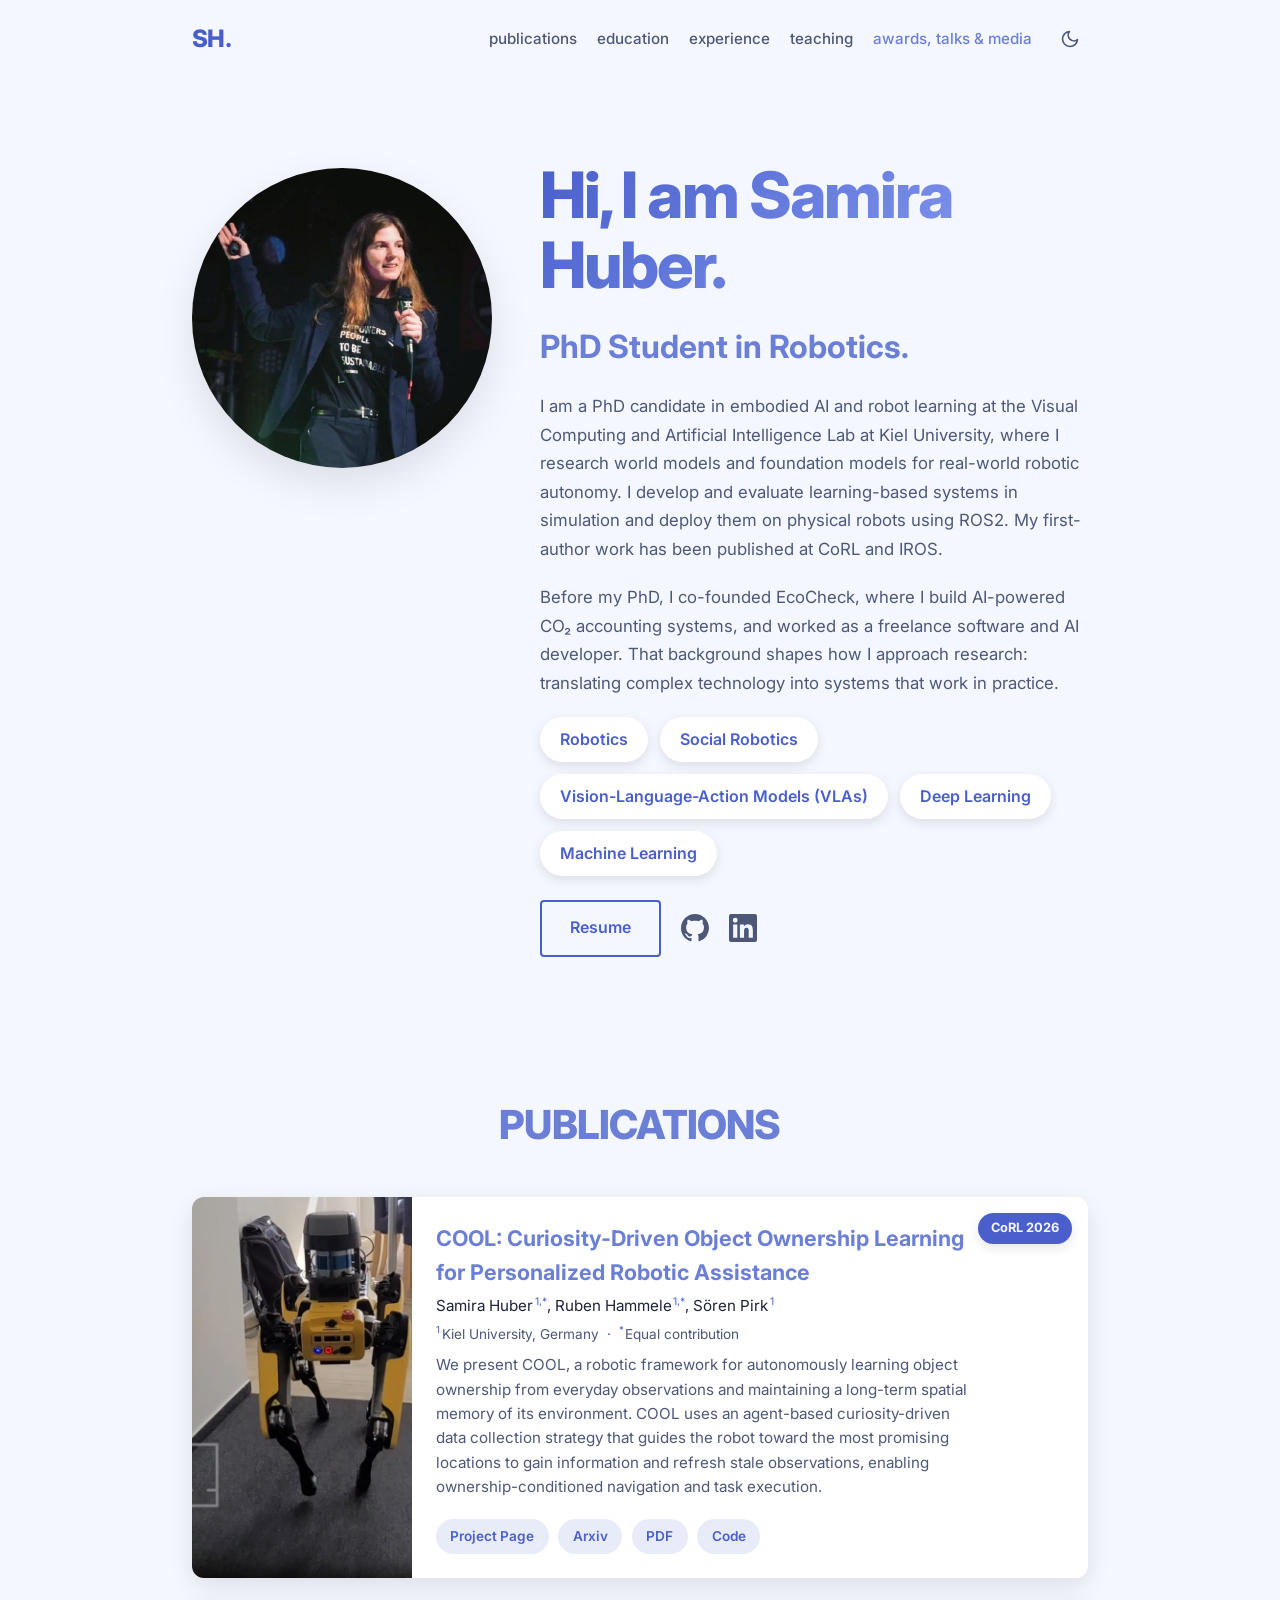
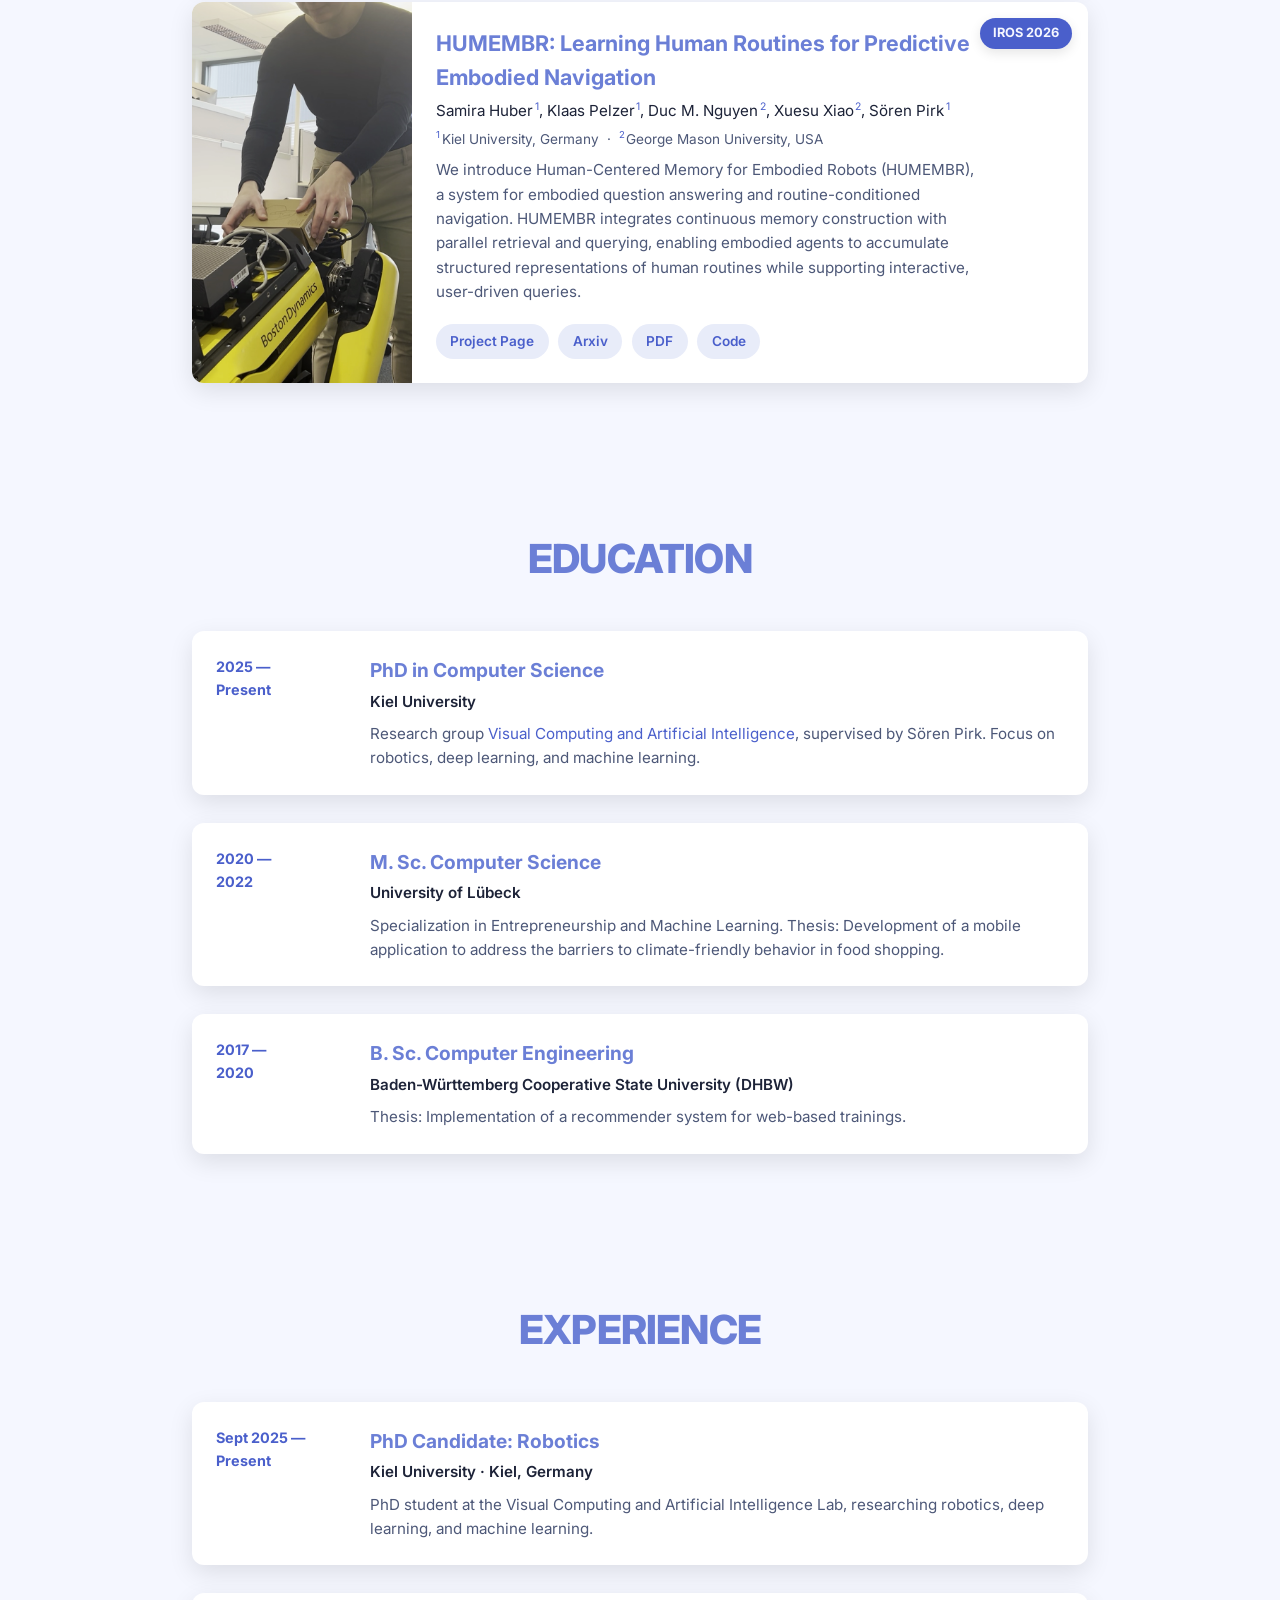
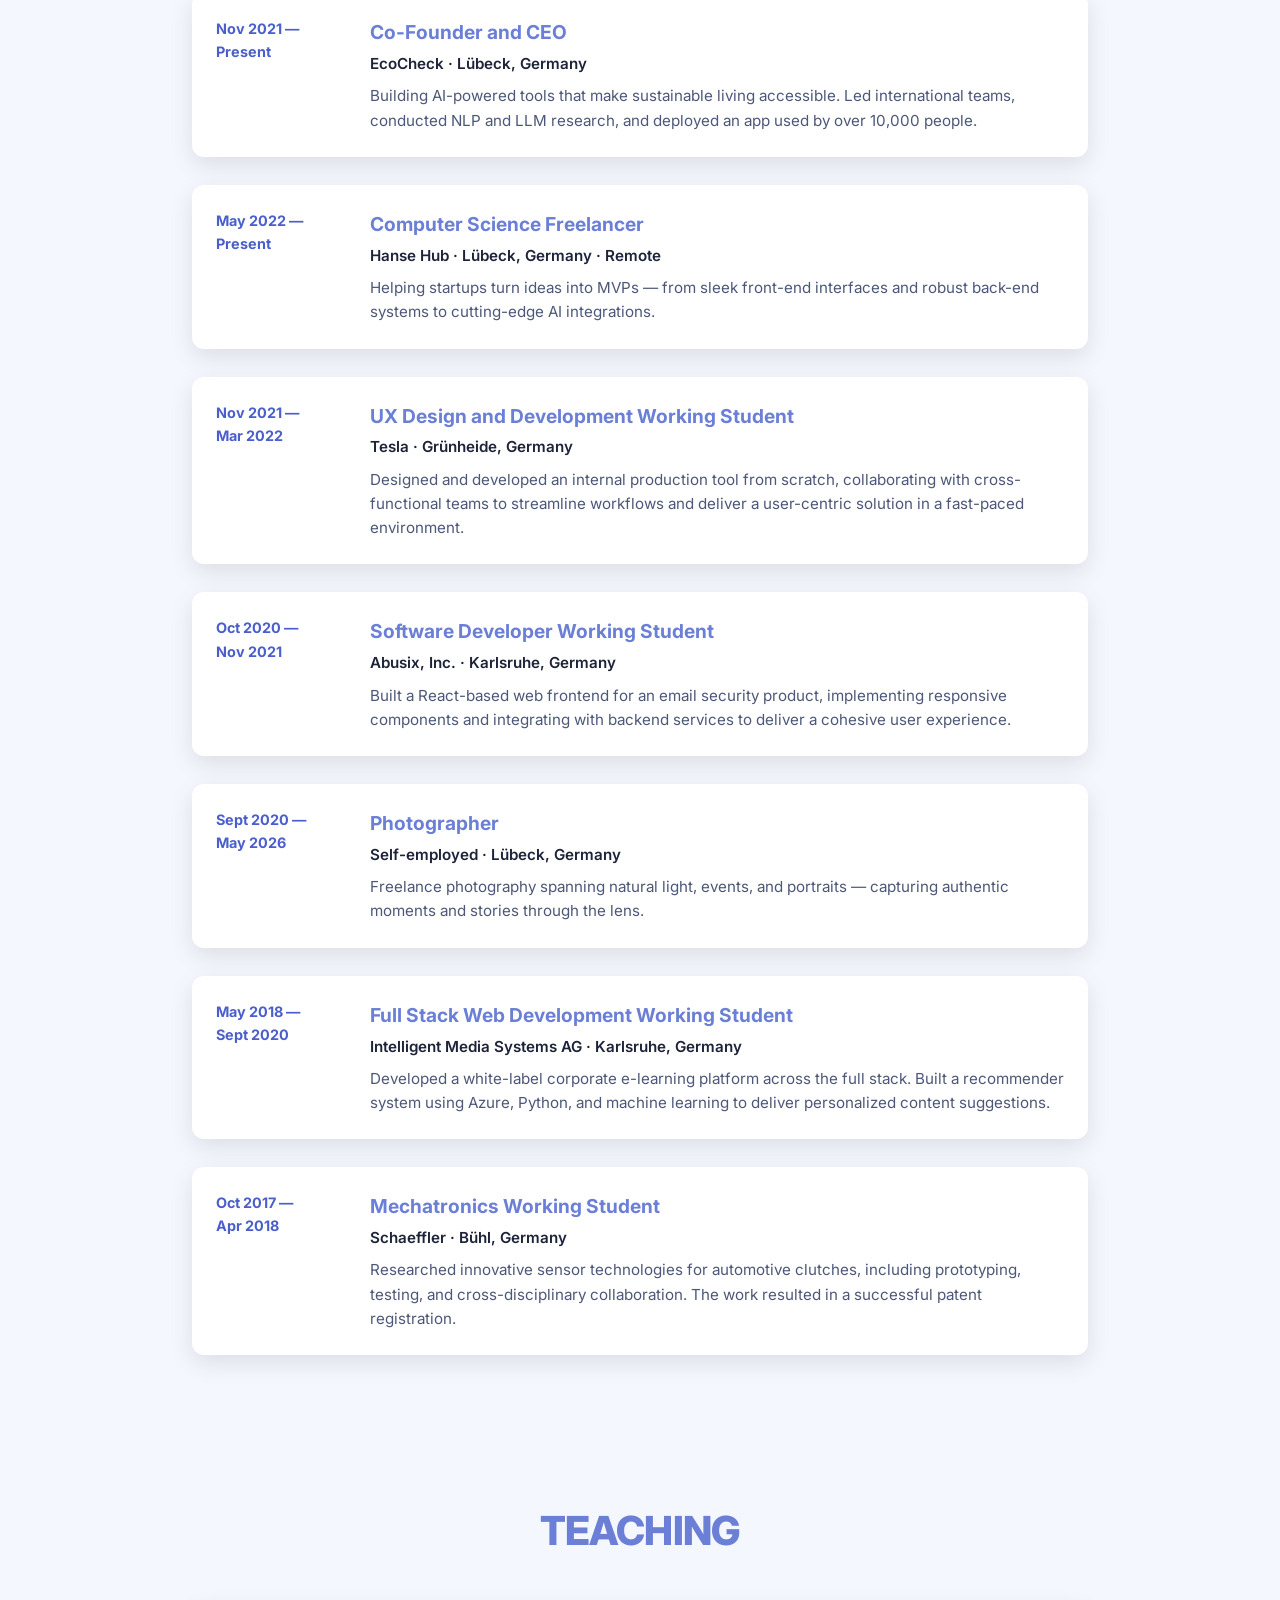
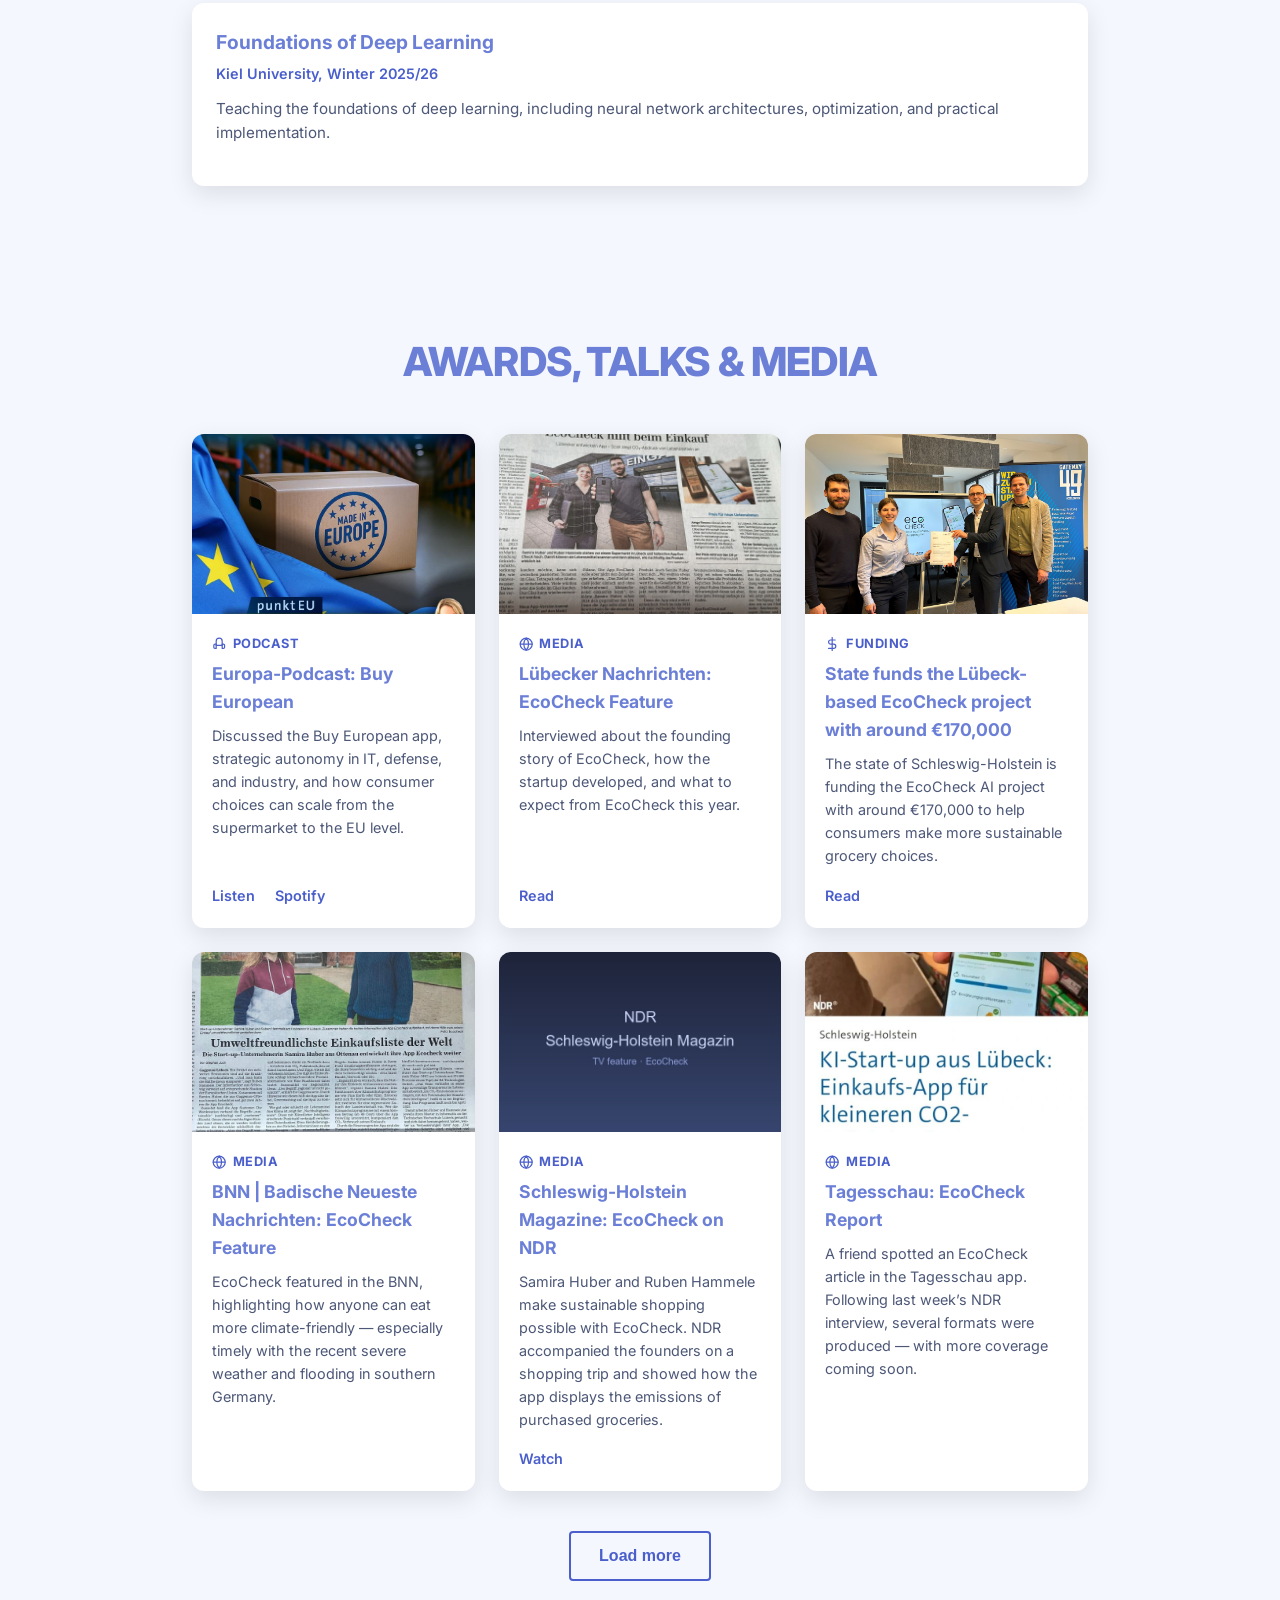
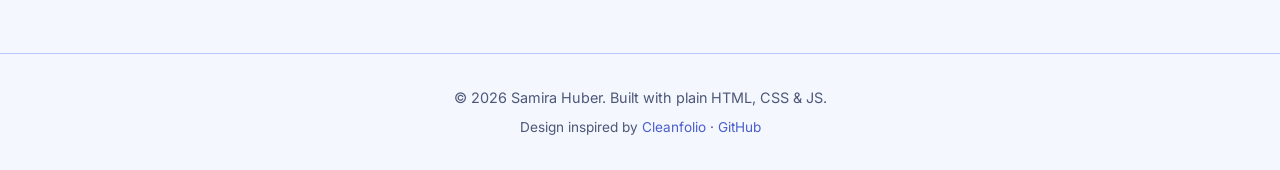
==== commit bfd3376c: "add resume and second publication" ====
--- a/index.html
+++ b/index.html
@@ -59,16 +59,17 @@
           <h1 class="hero-title">Hi, I am Samira Huber.</h1>
           <h2 class="hero-subtitle">PhD Student in Robotics.</h2>
           <p class="hero-description">
-            I am a software developer and co-founder with a strong passion for artificial
-            intelligence, robotics, and sustainable technology. My work focuses on developing
-            intelligent software systems and AI-driven algorithms, with an emphasis on
-            translating complex technologies into practical and intuitive solutions. I am
-            particularly interested in the intersection of AI, robotics, and sustainability.
+            I am a PhD candidate in embodied AI and robot learning at the Visual Computing and
+            Artificial Intelligence Lab at Kiel University, where I research world models and
+            foundation models for real-world robotic autonomy. I develop and evaluate
+            learning-based systems in simulation and deploy them on physical robots using ROS2.
+            My first-author work has been published at CoRL and IROS.
           </p>
           <p class="hero-description">
-            Currently, I am pursuing a PhD at the Visual Computing and Artificial Intelligence
-            Lab at Kiel University, where my research focuses on robotics, deep learning, and
-            machine learning.
+            Before my PhD, I co-founded EcoCheck, where I build AI-powered CO₂ accounting
+            systems, and worked as a freelance software and AI developer. That background
+            shapes how I approach research: translating complex technology into systems that
+            work in practice.
           </p>
           <div class="chips">
             <span class="chip">Robotics</span>
@@ -78,7 +79,7 @@
             <span class="chip">Machine Learning</span>
           </div>
           <div class="hero-actions">
-          <!-- <a href="cv.pdf" class="btn btn-outline" target="_blank" rel="noopener noreferrer">CV</a> -->
+          <a href="Samira_Huber_Resume.pdf" class="btn btn-outline" download>Resume</a>
           <a href="https://github.com/SamiraHuber" target="_blank" rel="noopener noreferrer" class="icon-link" aria-label="GitHub">
             <svg class="social-icon" viewBox="0 0 24 24" fill="currentColor">
               <path d="M12 0C5.37 0 0 5.37 0 12c0 5.31 3.435 9.795 8.205 11.385.6.105.825-.255.825-.57 0-.285-.015-1.23-.015-2.235-3.015.555-3.795-.735-4.035-1.41-.135-.345-.72-1.41-1.23-1.695-.42-.225-1.02-.78-.015-.795.945-.015 1.62.87 1.845 1.23 1.08 1.815 2.805 1.305 3.495.99.105-.78.42-1.305.765-1.605-2.67-.3-5.46-1.335-5.46-5.925 0-1.305.465-2.385 1.23-3.225-.12-.3-.54-1.53.12-3.18 0 0 1.005-.315 3.3 1.23.96-.27 1.98-.405 3-.405s2.04.135 3 .405c2.295-1.56 3.3-1.23 3.3-1.23.66 1.65.24 2.88.12 3.18.765.84 1.23 1.905 1.23 3.225 0 4.605-2.805 5.625-5.475 5.925.435.375.81 1.095.81 2.22 0 1.605-.015 2.895-.015 3.3 0 .315.225.69.825.57A12.02 12.02 0 0 0 24 12c0-6.63-5.37-12-12-12z"/>
@@ -99,6 +100,24 @@
         <h2 class="section-title">PUBLICATIONS</h2>
         <div class="publications-list">
           <article class="publication-card">
+            <span class="publication-venue">CoRL 2026</span>
+            <div class="publication-image">
+              <img class="align-right" src="static/publications/cool.png" alt="COOL publication thumbnail" />
+            </div>
+            <div class="publication-info">
+              <h3 class="publication-title">COOL: Curiosity-Driven Object Ownership Learning for Personalized Robotic Assistance</h3>
+              <p class="publication-authors">Samira Huber<sup>1,*</sup>, Ruben Hammele<sup>1,*</sup>, Sören Pirk<sup>1</sup></p>
+              <p class="publication-affiliations"><sup>1</sup>Kiel University, Germany &nbsp;·&nbsp; <sup>*</sup>Equal contribution</p>
+              <p class="publication-description">We present COOL, a robotic framework for autonomously learning object ownership from everyday observations and maintaining a long-term spatial memory of its environment. COOL uses an agent-based curiosity-driven data collection strategy that guides the robot toward the most promising locations to gain information and refresh stale observations, enabling ownership-conditioned navigation and task execution.</p>
+              <div class="publication-links">
+                <a class="link-chip" href="https://samirahuber.github.io/cool/" target="_blank" rel="noopener noreferrer">Project Page</a>
+                <a class="link-chip" href="https://arxiv.org/abs/2610.09358" target="_blank" rel="noopener noreferrer">Arxiv</a>
+                <a class="link-chip" href="https://arxiv.org/pdf/2610.09358" target="_blank" rel="noopener noreferrer">PDF</a>
+                <a class="link-chip" href="https://github.com/samirahuber/cool" target="_blank" rel="noopener noreferrer">Code</a>
+              </div>
+            </div>
+          </article>
+          <article class="publication-card">
             <span class="publication-venue">IROS 2026</span>
             <div class="publication-image">
               <img src="static/publications/humembr.png" alt="Humembr publication thumbnail" />
--- a/styles.css
+++ b/styles.css
@@ -341,6 +341,10 @@
   height: 100%;
   object-fit: cover;
   display: block;
+}
+
+.publication-image img.align-right {
+  object-position: right center;
 }
 
 .publication-placeholder {
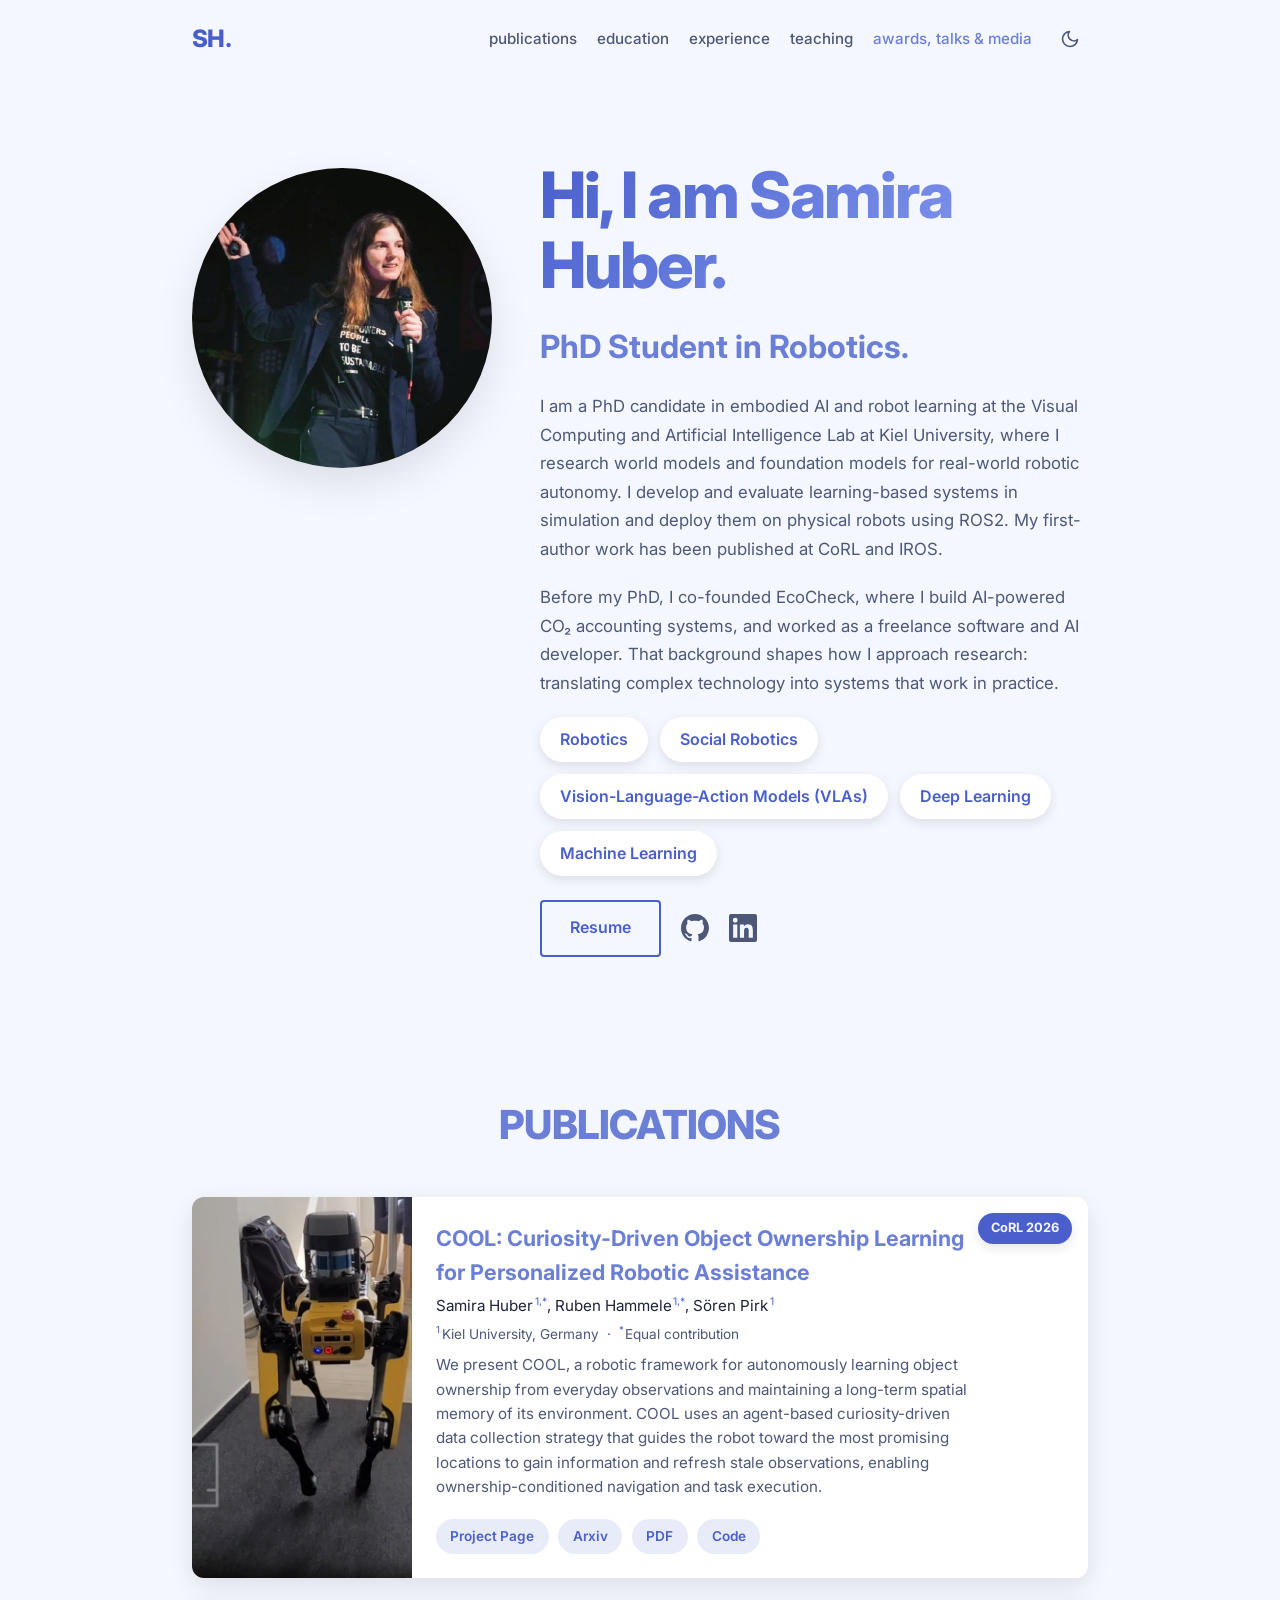
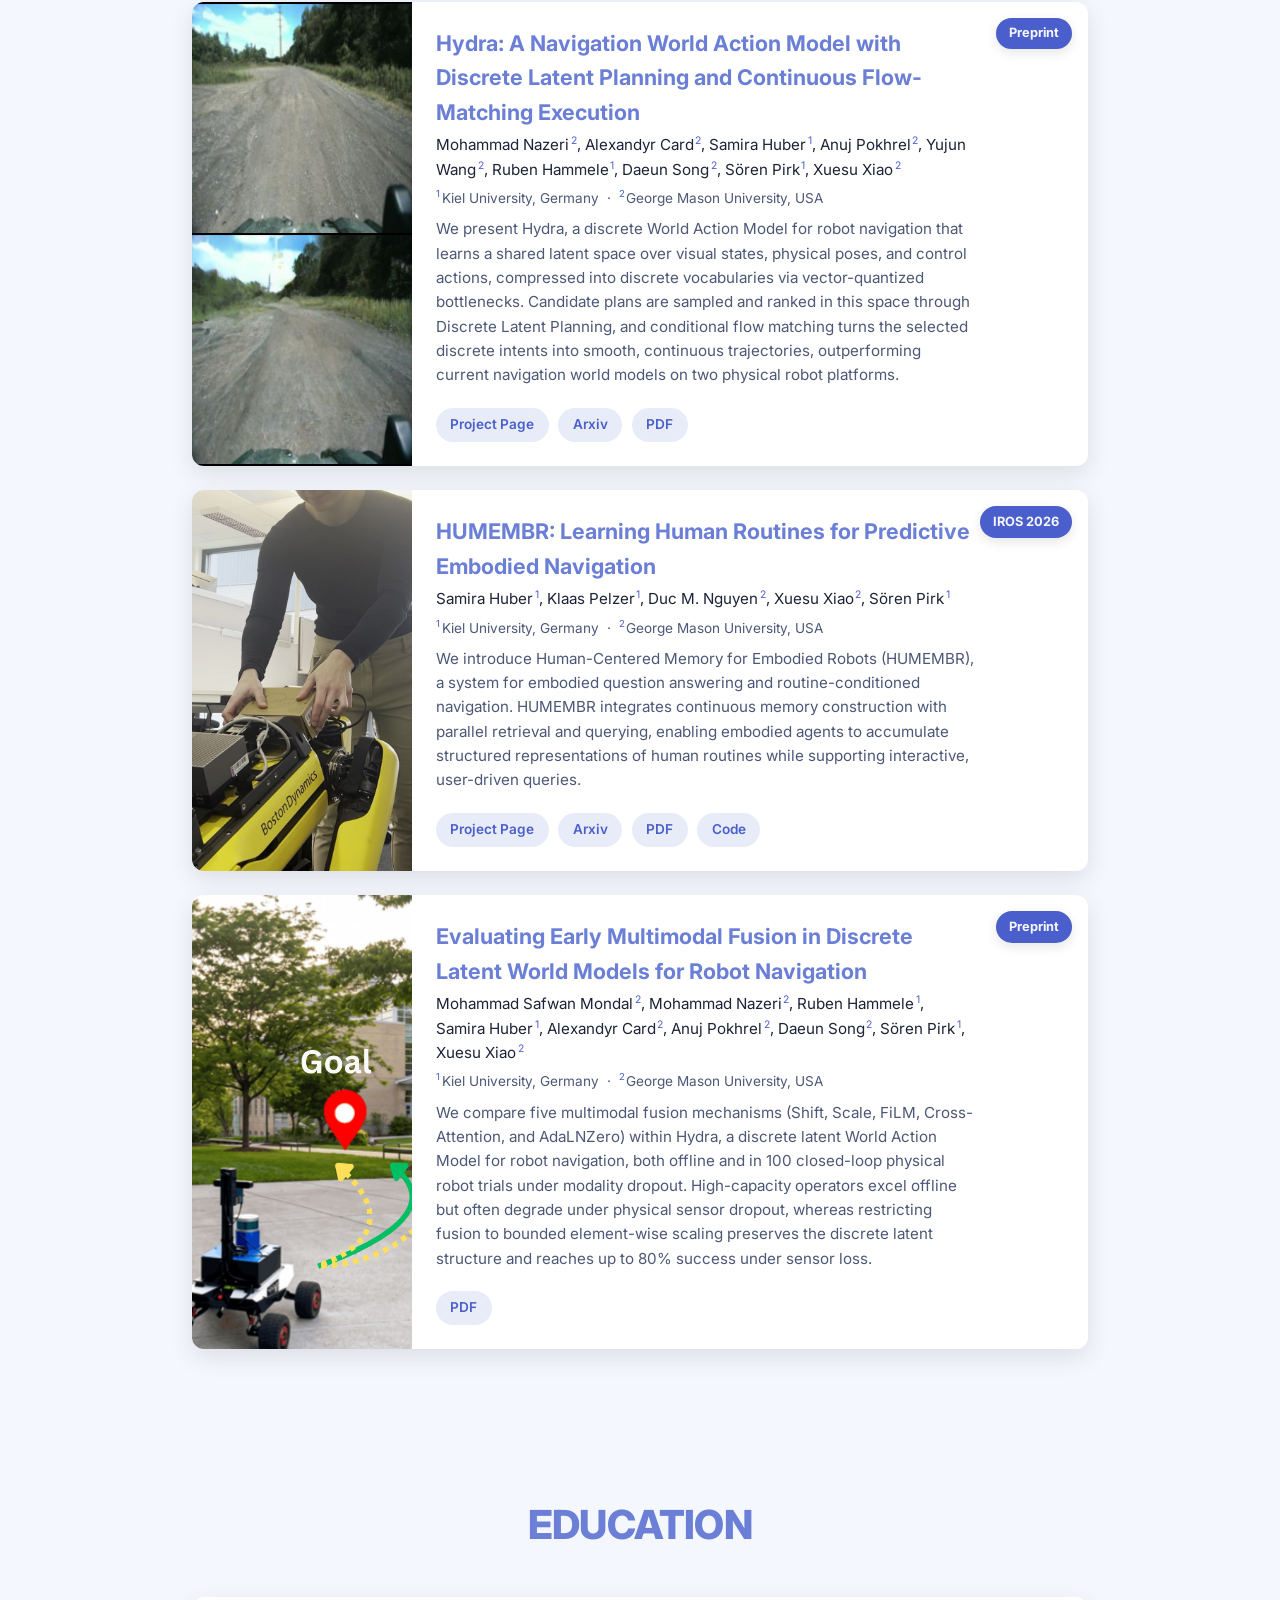
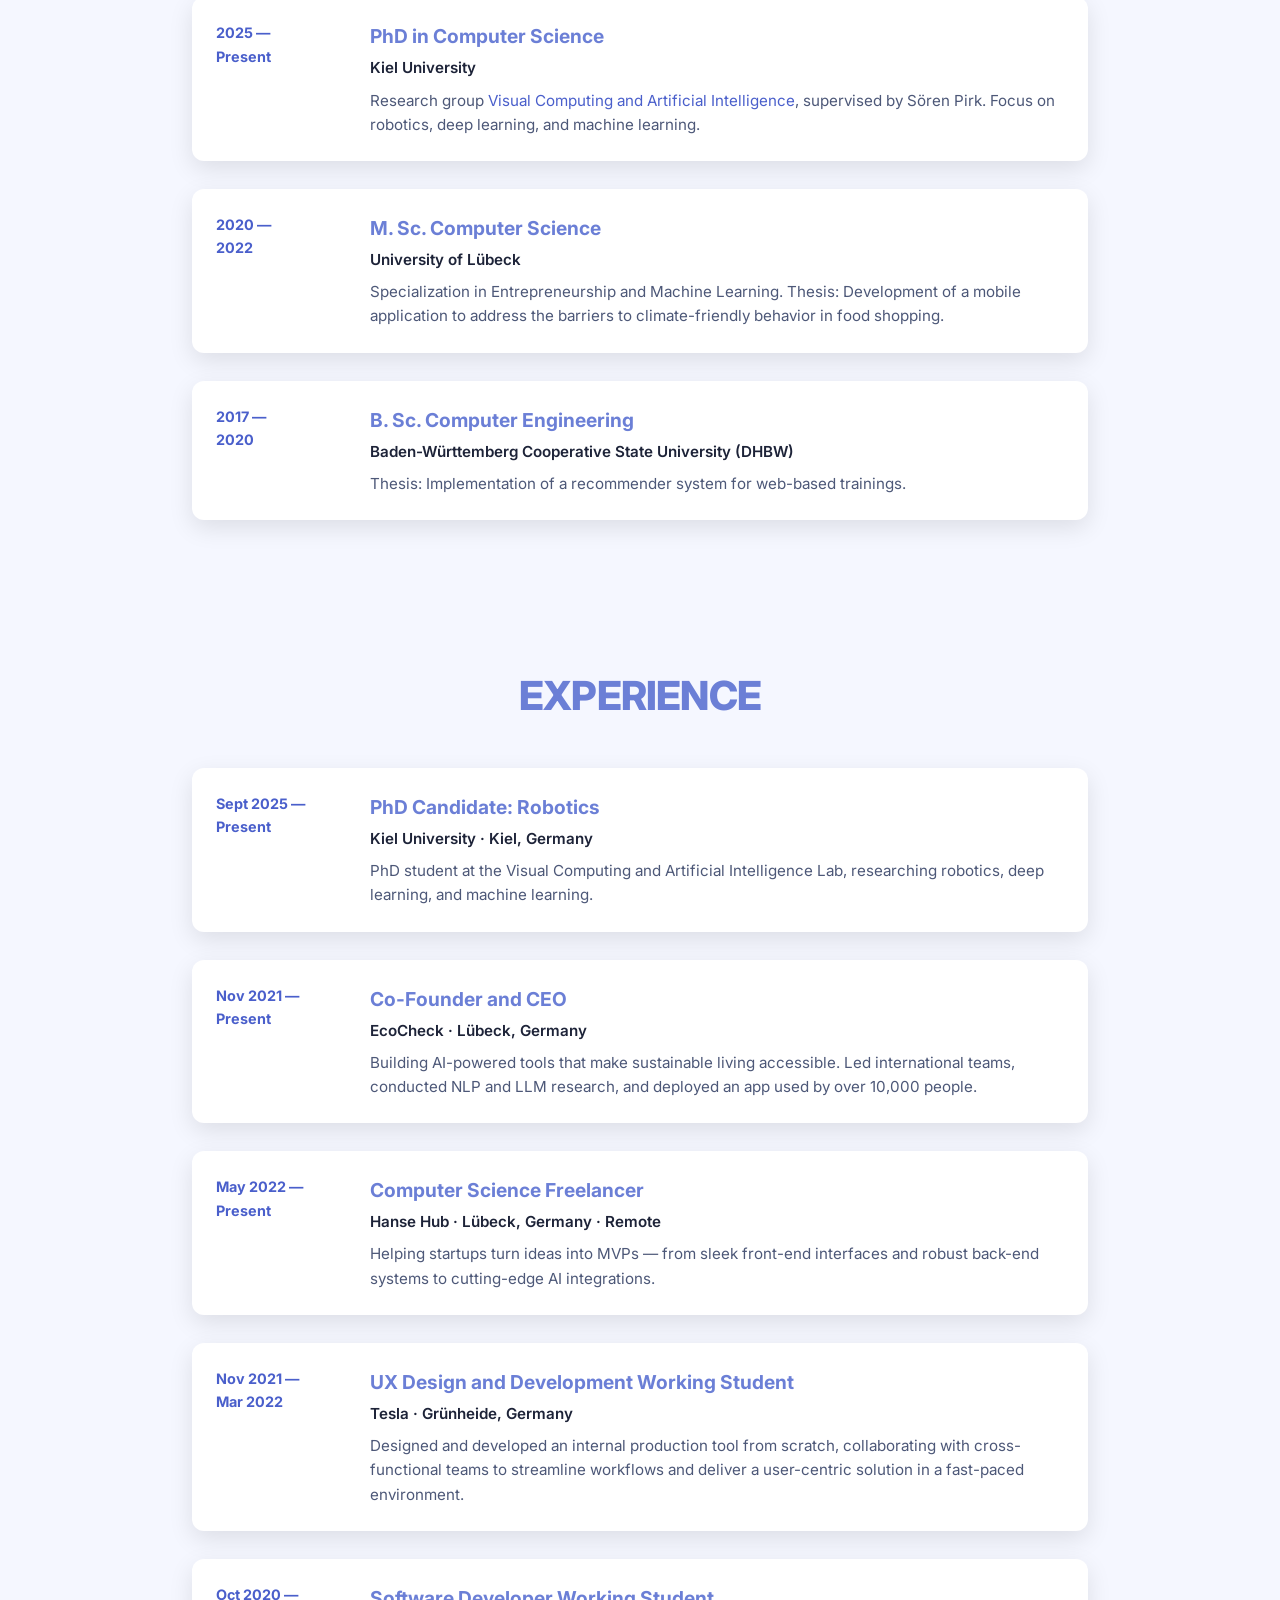
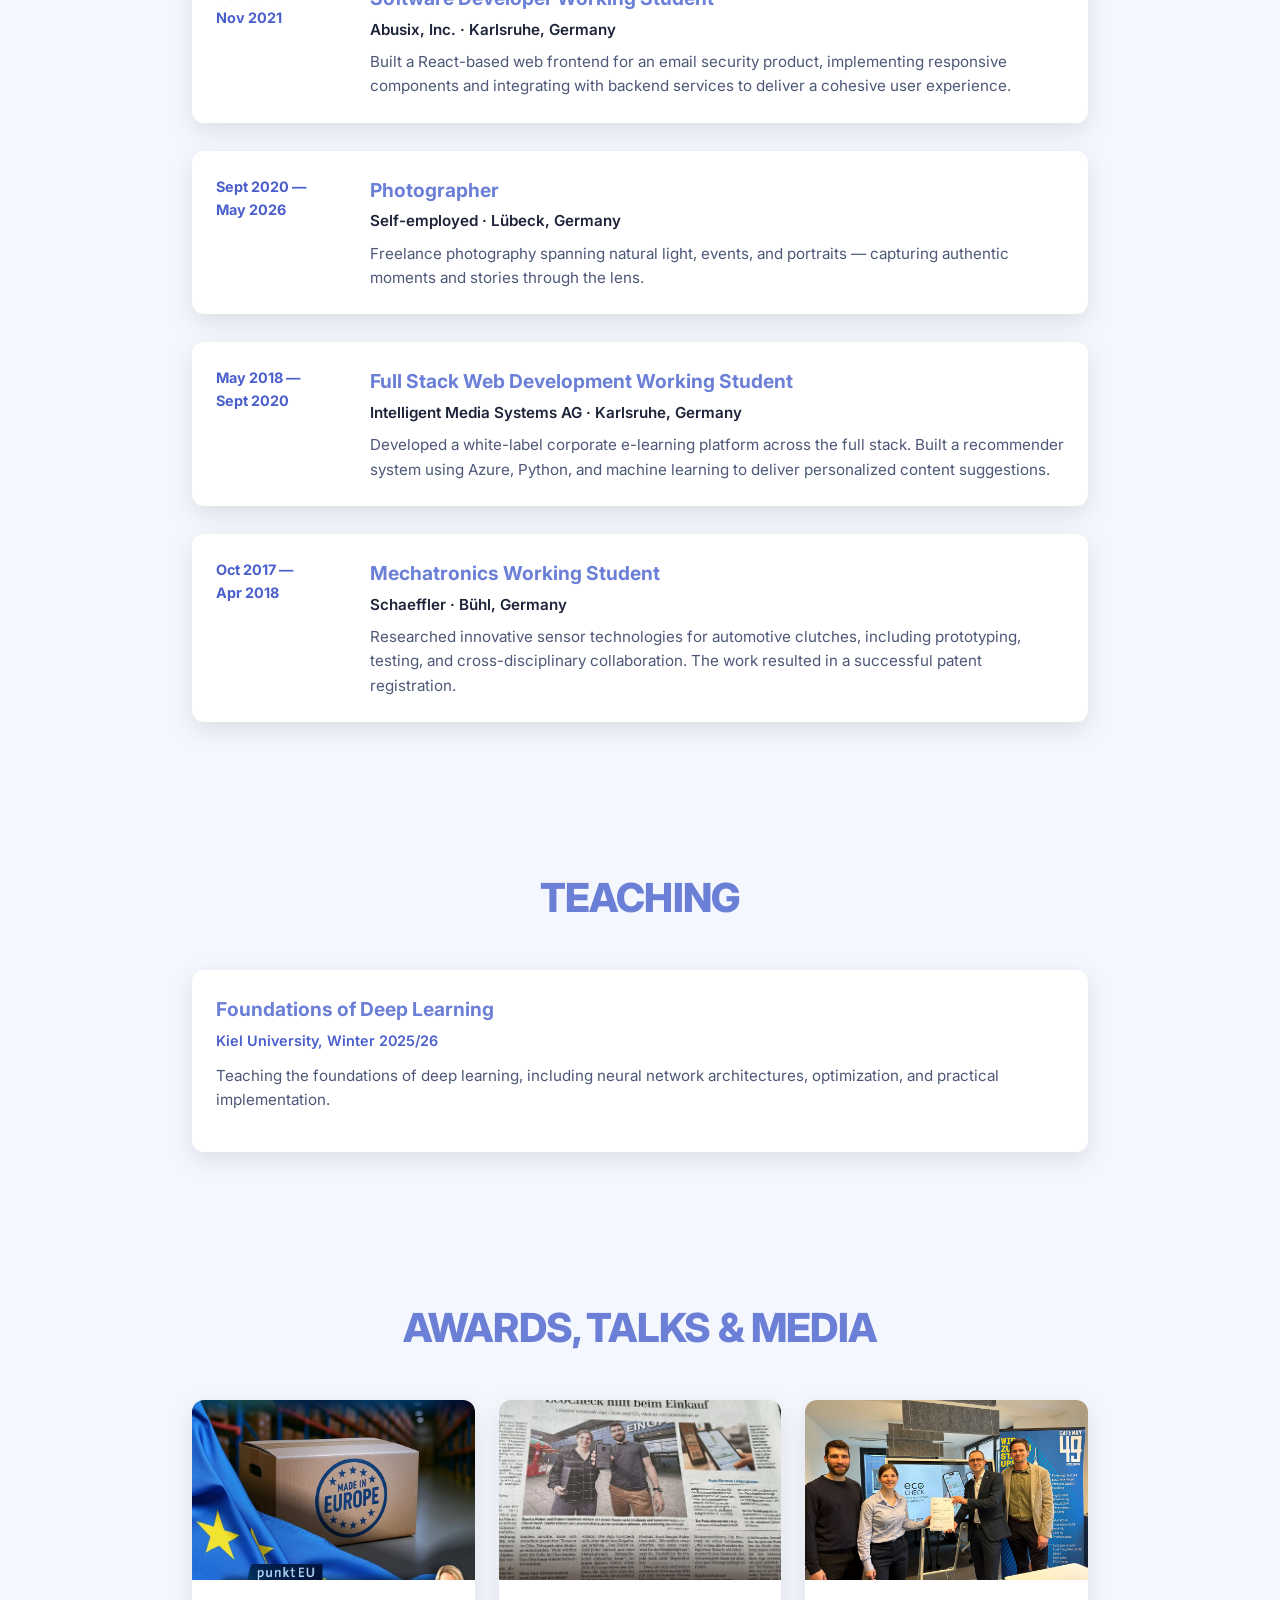
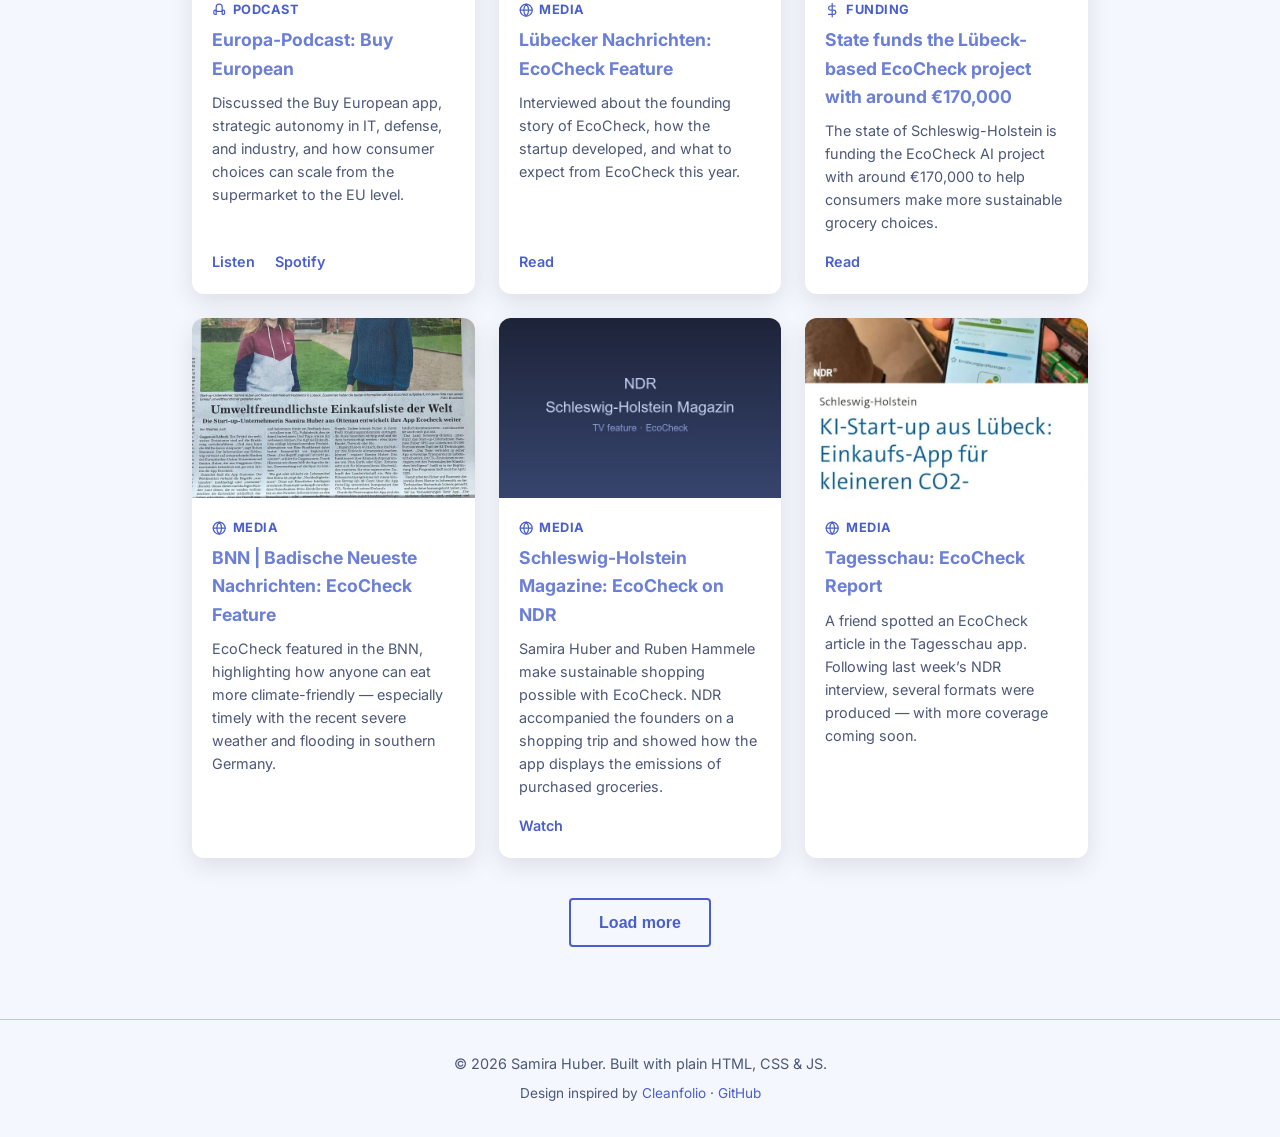
==== commit 394423c5: "add submissions" ====
--- a/index.html
+++ b/index.html
@@ -79,7 +79,7 @@
             <span class="chip">Machine Learning</span>
           </div>
           <div class="hero-actions">
-          <a href="Samira_Huber_Resume.pdf" class="btn btn-outline" download>Resume</a>
+          <a href="Samira_Huber_Resume.pdf" class="btn btn-outline" target="_blank" rel="noopener noreferrer">Resume</a>
           <a href="https://github.com/SamiraHuber" target="_blank" rel="noopener noreferrer" class="icon-link" aria-label="GitHub">
             <svg class="social-icon" viewBox="0 0 24 24" fill="currentColor">
               <path d="M12 0C5.37 0 0 5.37 0 12c0 5.31 3.435 9.795 8.205 11.385.6.105.825-.255.825-.57 0-.285-.015-1.23-.015-2.235-3.015.555-3.795-.735-4.035-1.41-.135-.345-.72-1.41-1.23-1.695-.42-.225-1.02-.78-.015-.795.945-.015 1.62.87 1.845 1.23 1.08 1.815 2.805 1.305 3.495.99.105-.78.42-1.305.765-1.605-2.67-.3-5.46-1.335-5.46-5.925 0-1.305.465-2.385 1.23-3.225-.12-.3-.54-1.53.12-3.18 0 0 1.005-.315 3.3 1.23.96-.27 1.98-.405 3-.405s2.04.135 3 .405c2.295-1.56 3.3-1.23 3.3-1.23.66 1.65.24 2.88.12 3.18.765.84 1.23 1.905 1.23 3.225 0 4.605-2.805 5.625-5.475 5.925.435.375.81 1.095.81 2.22 0 1.605-.015 2.895-.015 3.3 0 .315.225.69.825.57A12.02 12.02 0 0 0 24 12c0-6.63-5.37-12-12-12z"/>
@@ -118,6 +118,23 @@
             </div>
           </article>
           <article class="publication-card">
+            <span class="publication-venue">Preprint</span>
+            <div class="publication-image">
+              <img src="static/publications/hydra.png" alt="Hydra publication thumbnail" />
+            </div>
+            <div class="publication-info">
+              <h3 class="publication-title">Hydra: A Navigation World Action Model with Discrete Latent Planning and Continuous Flow-Matching Execution</h3>
+              <p class="publication-authors">Mohammad Nazeri<sup>2</sup>, Alexandyr Card<sup>2</sup>, Samira Huber<sup>1</sup>, Anuj Pokhrel<sup>2</sup>, Yujun Wang<sup>2</sup>, Ruben Hammele<sup>1</sup>, Daeun Song<sup>2</sup>, Sören Pirk<sup>1</sup>, Xuesu Xiao<sup>2</sup></p>
+              <p class="publication-affiliations"><sup>1</sup>Kiel University, Germany &nbsp;·&nbsp; <sup>2</sup>George Mason University, USA</p>
+              <p class="publication-description">We present Hydra, a discrete World Action Model for robot navigation that learns a shared latent space over visual states, physical poses, and control actions, compressed into discrete vocabularies via vector-quantized bottlenecks. Candidate plans are sampled and ranked in this space through Discrete Latent Planning, and conditional flow matching turns the selected discrete intents into smooth, continuous trajectories, outperforming current navigation world models on two physical robot platforms.</p>
+              <div class="publication-links">
+                <a class="link-chip" href="https://robotixx.github.io/hydra" target="_blank" rel="noopener noreferrer">Project Page</a>
+                <a class="link-chip" href="https://arxiv.org/abs/2608.28995" target="_blank" rel="noopener noreferrer">Arxiv</a>
+                <a class="link-chip" href="https://arxiv.org/pdf/2608.28995" target="_blank" rel="noopener noreferrer">PDF</a>
+              </div>
+            </div>
+          </article>
+          <article class="publication-card">
             <span class="publication-venue">IROS 2026</span>
             <div class="publication-image">
               <img src="static/publications/humembr.png" alt="Humembr publication thumbnail" />
@@ -129,9 +146,24 @@
               <p class="publication-description">We introduce Human-Centered Memory for Embodied Robots (HUMEMBR), a system for embodied question answering and routine-conditioned navigation. HUMEMBR integrates continuous memory construction with parallel retrieval and querying, enabling embodied agents to accumulate structured representations of human routines while supporting interactive, user-driven queries.</p>
               <div class="publication-links">
                 <a class="link-chip" href="https://samirahuber.github.io/humembr/" target="_blank" rel="noopener noreferrer">Project Page</a>
-                <a class="link-chip" href="#" target="_blank" rel="noopener noreferrer">Arxiv</a>
-                <a class="link-chip" href="#" target="_blank" rel="noopener noreferrer">PDF</a>
+                <a class="link-chip" href="https://arxiv.org/abs/2606.30404" target="_blank" rel="noopener noreferrer">Arxiv</a>
+                <a class="link-chip" href="https://arxiv.org/pdf/2606.30404" target="_blank" rel="noopener noreferrer">PDF</a>
                 <a class="link-chip" href="#" target="_blank" rel="noopener noreferrer">Code</a>
+              </div>
+            </div>
+          </article>
+          <article class="publication-card">
+            <span class="publication-venue">Preprint</span>
+            <div class="publication-image">
+              <img src="static/publications/fusion.png" alt="Multimodal fusion publication thumbnail" />
+            </div>
+            <div class="publication-info">
+              <h3 class="publication-title">Evaluating Early Multimodal Fusion in Discrete Latent World Models for Robot Navigation</h3>
+              <p class="publication-authors">Mohammad Safwan Mondal<sup>2</sup>, Mohammad Nazeri<sup>2</sup>, Ruben Hammele<sup>1</sup>, Samira Huber<sup>1</sup>, Alexandyr Card<sup>2</sup>, Anuj Pokhrel<sup>2</sup>, Daeun Song<sup>2</sup>, Sören Pirk<sup>1</sup>, Xuesu Xiao<sup>2</sup></p>
+              <p class="publication-affiliations"><sup>1</sup>Kiel University, Germany &nbsp;·&nbsp; <sup>2</sup>George Mason University, USA</p>
+              <p class="publication-description">We compare five multimodal fusion mechanisms (Shift, Scale, FiLM, Cross-Attention, and AdaLNZero) within Hydra, a discrete latent World Action Model for robot navigation, both offline and in 100 closed-loop physical robot trials under modality dropout. High-capacity operators excel offline but often degrade under physical sensor dropout, whereas restricting fusion to bounded element-wise scaling preserves the discrete latent structure and reaches up to 80% success under sensor loss.</p>
+              <div class="publication-links">
+                <a class="link-chip" href="https://people.cs.gmu.edu/~xiao/papers/modality_fusion.pdf" target="_blank" rel="noopener noreferrer">PDF</a>
               </div>
             </div>
           </article>
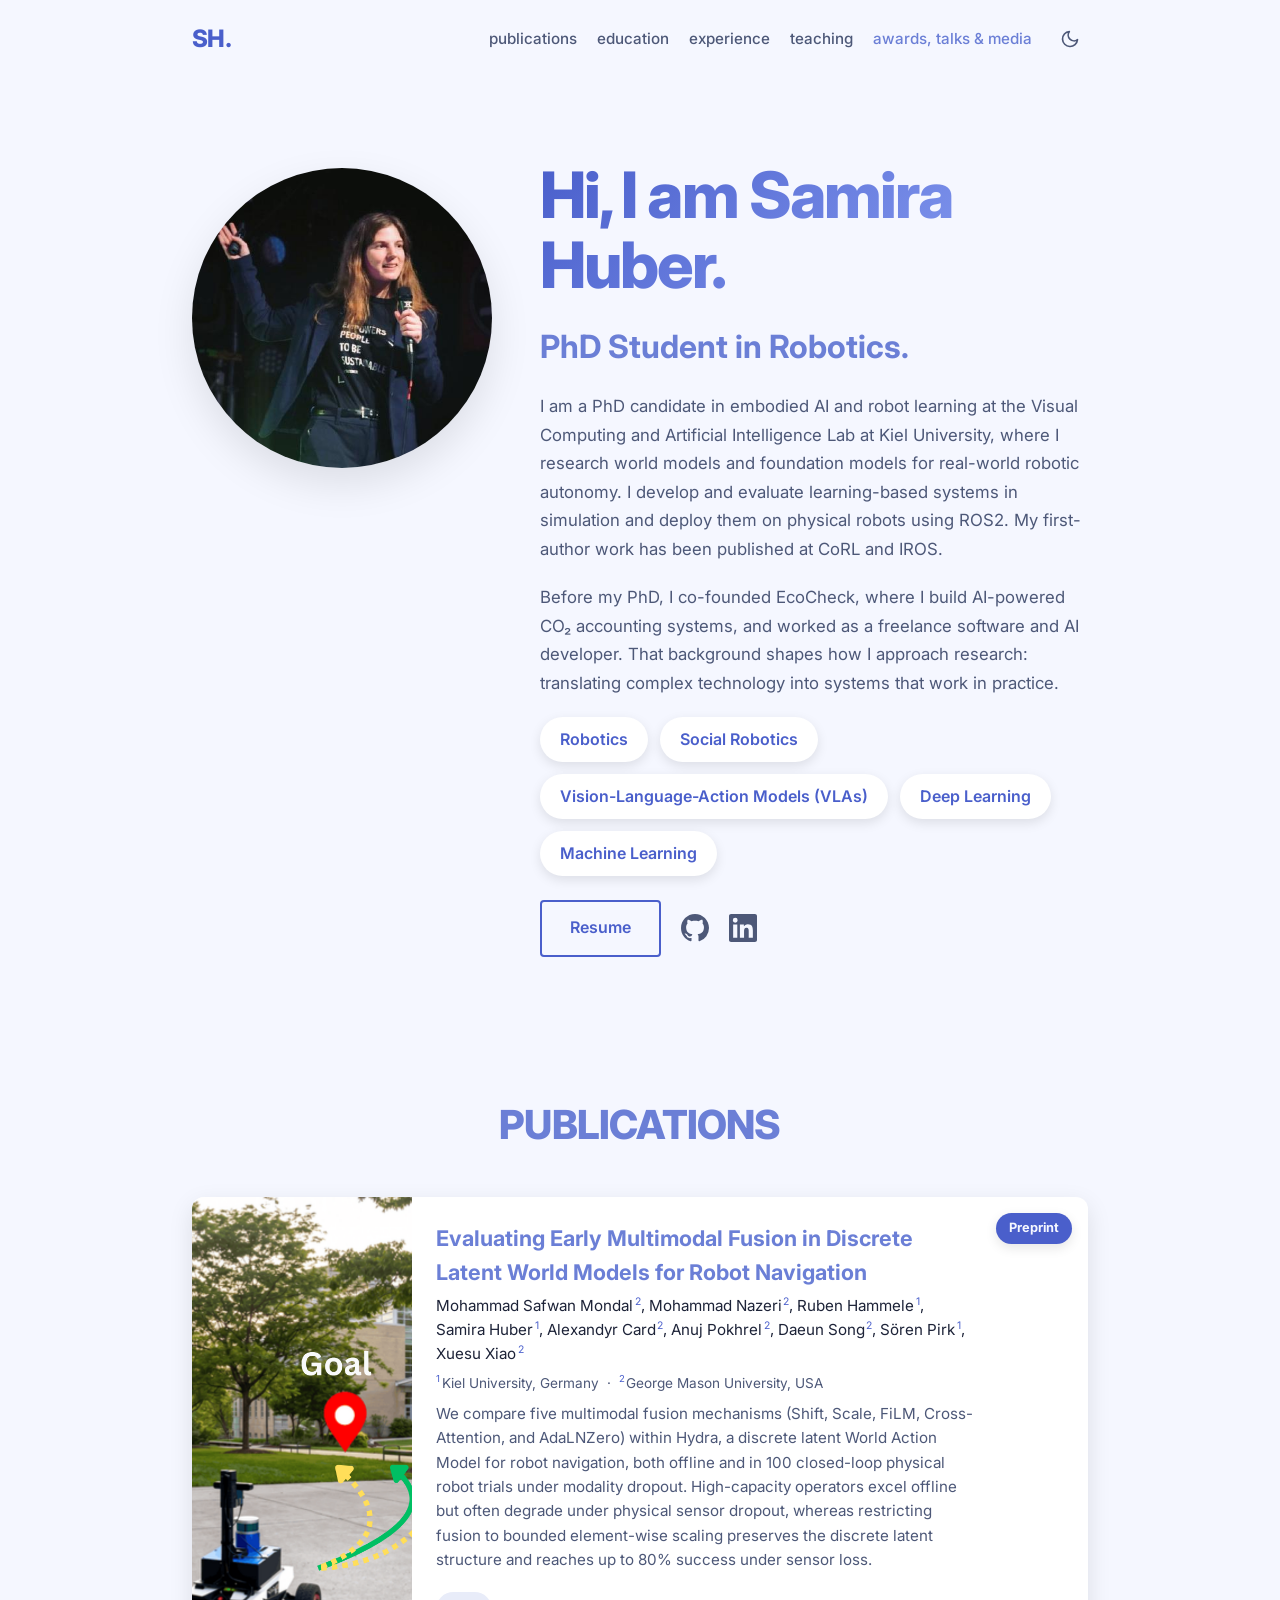
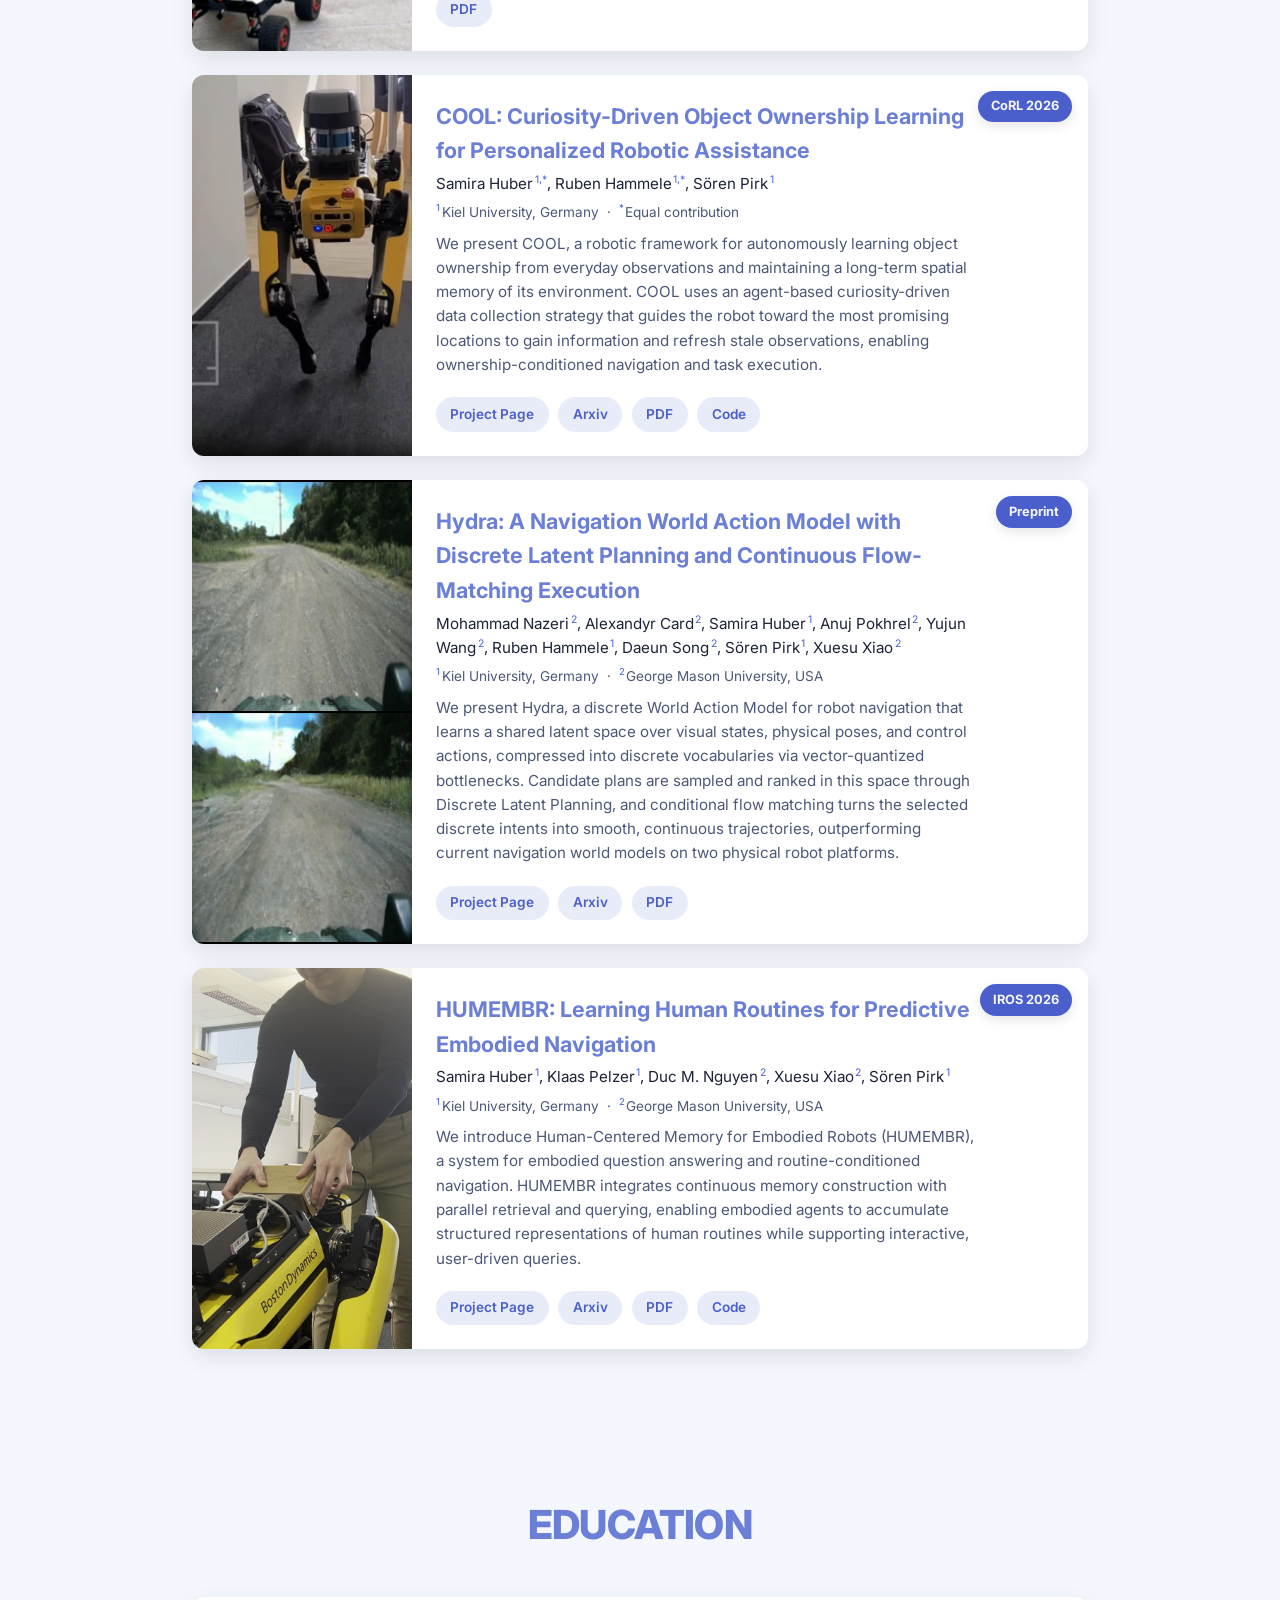
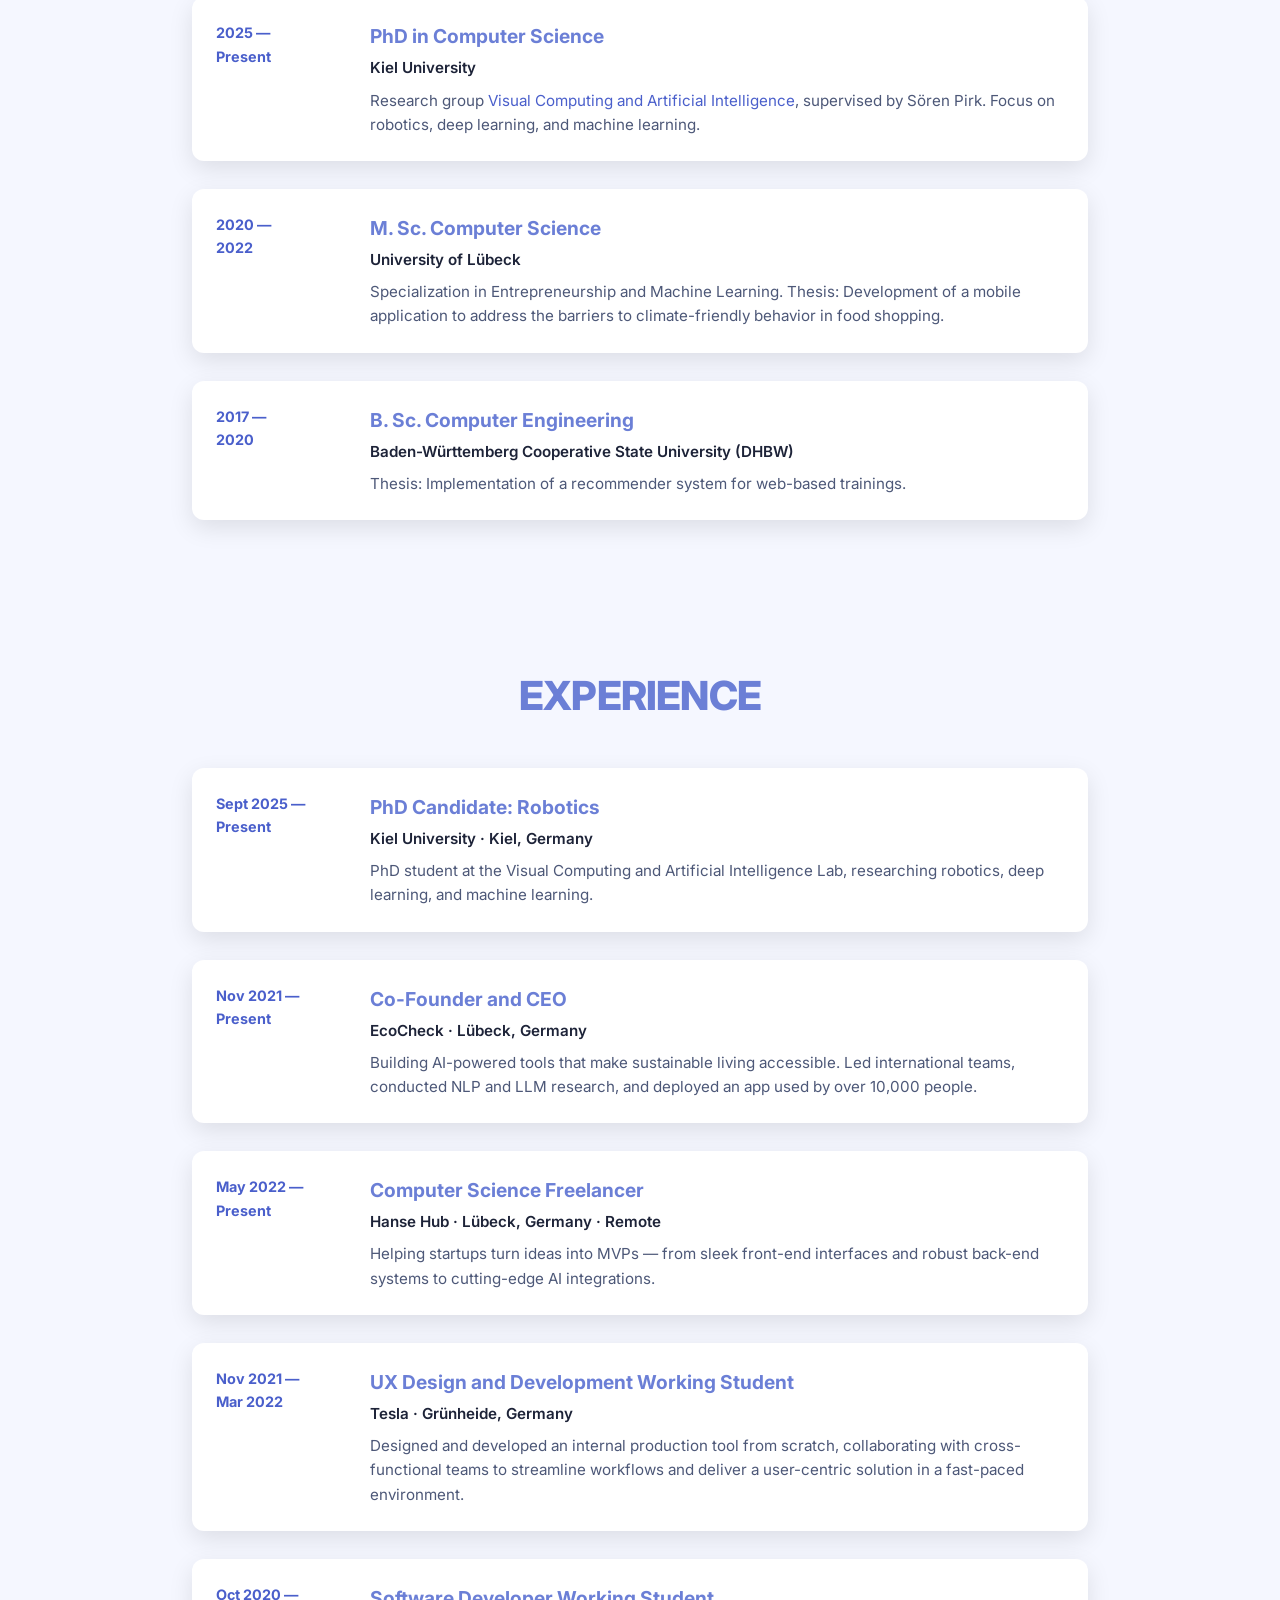
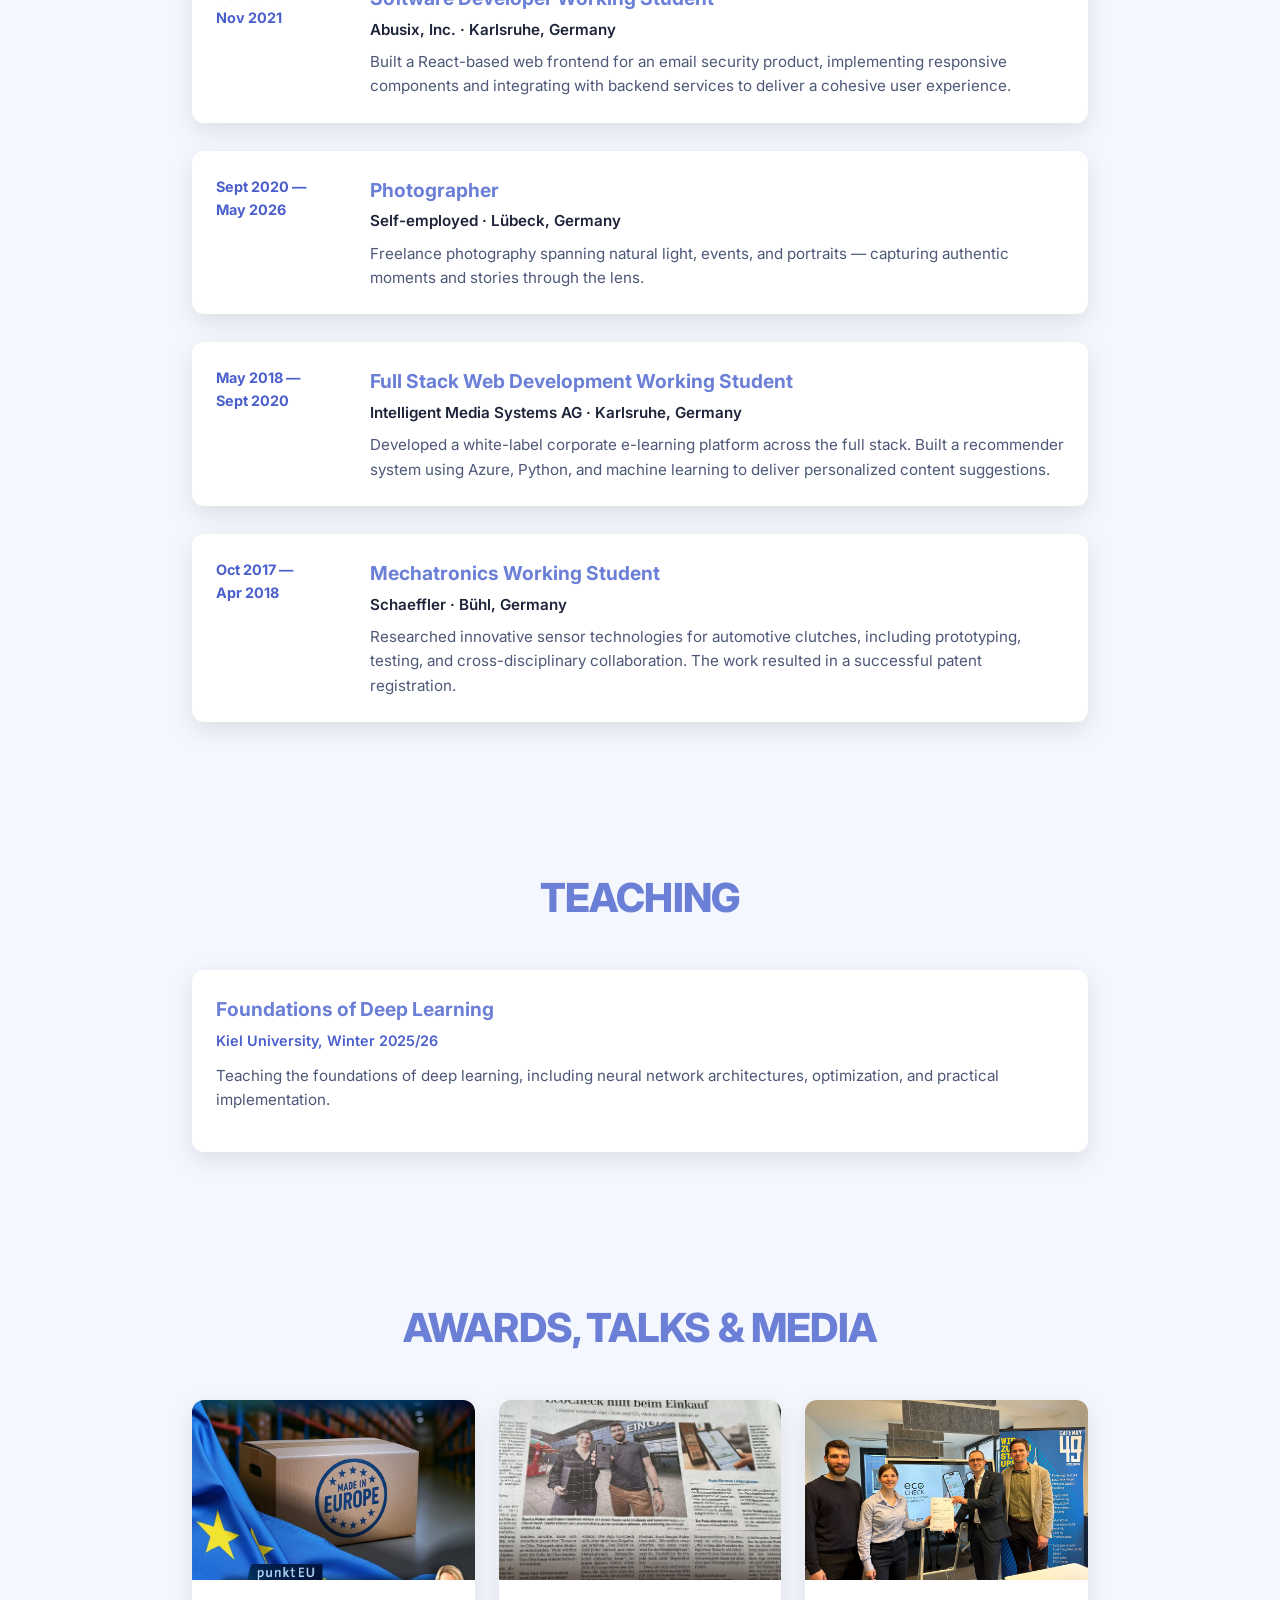
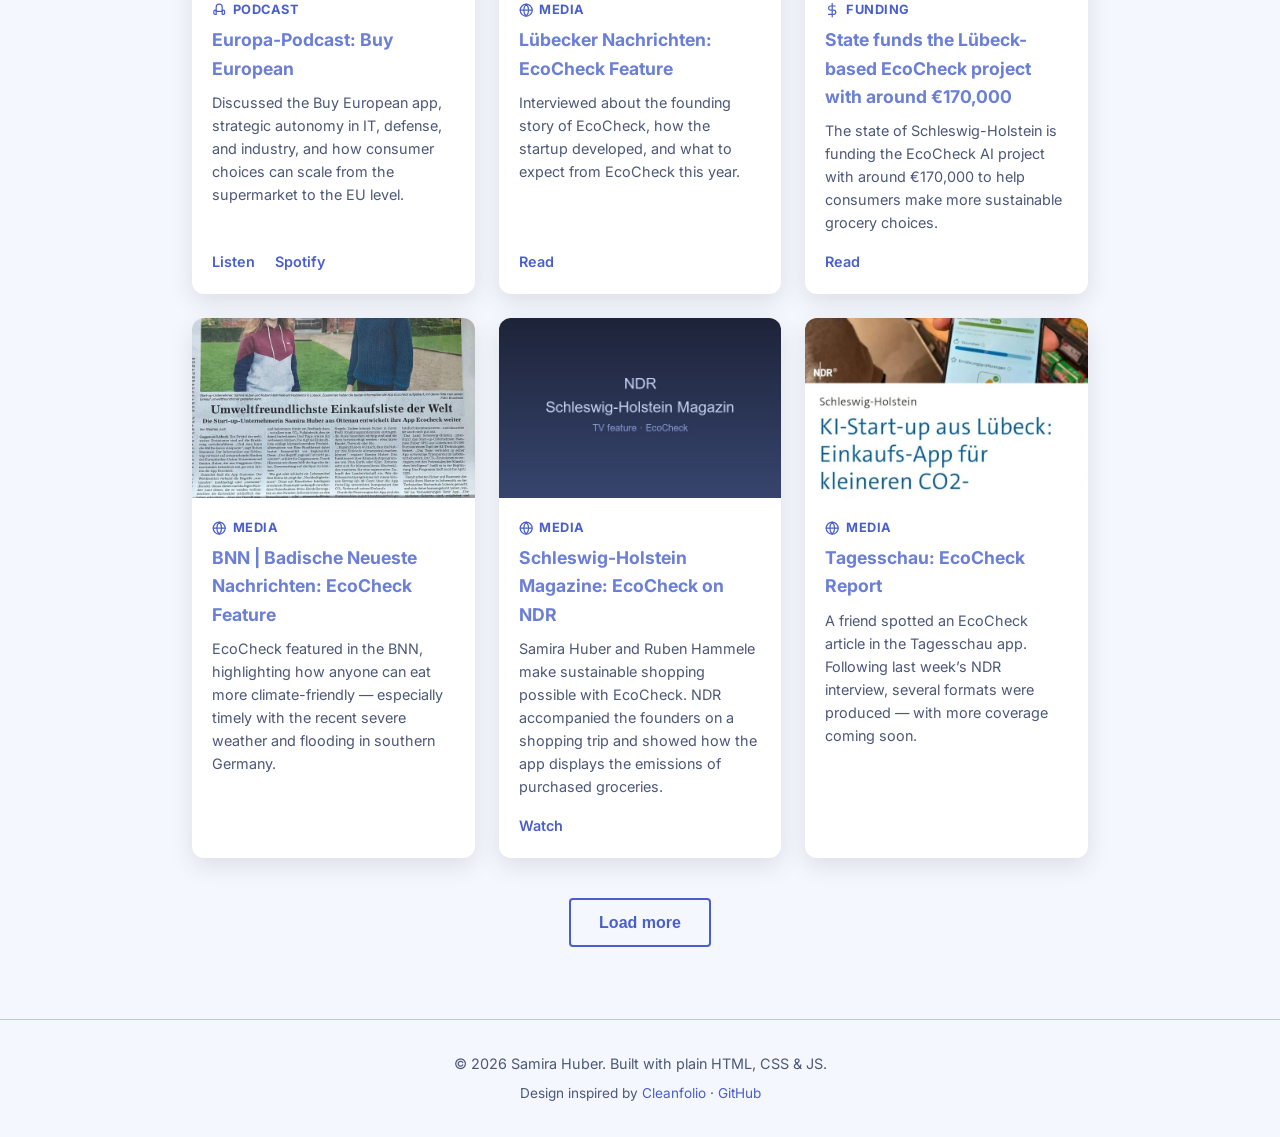
==== commit 0faee3f9: "Merge branch 'master' of https://github.com/SamiraHuber/samirahuber.github.io" ====
--- a/index.html
+++ b/index.html
@@ -100,6 +100,21 @@
         <h2 class="section-title">PUBLICATIONS</h2>
         <div class="publications-list">
           <article class="publication-card">
+            <span class="publication-venue">Preprint</span>
+            <div class="publication-image">
+              <img src="static/publications/fusion.png" alt="Multimodal fusion publication thumbnail" />
+            </div>
+            <div class="publication-info">
+              <h3 class="publication-title">Evaluating Early Multimodal Fusion in Discrete Latent World Models for Robot Navigation</h3>
+              <p class="publication-authors">Mohammad Safwan Mondal<sup>2</sup>, Mohammad Nazeri<sup>2</sup>, Ruben Hammele<sup>1</sup>, Samira Huber<sup>1</sup>, Alexandyr Card<sup>2</sup>, Anuj Pokhrel<sup>2</sup>, Daeun Song<sup>2</sup>, Sören Pirk<sup>1</sup>, Xuesu Xiao<sup>2</sup></p>
+              <p class="publication-affiliations"><sup>1</sup>Kiel University, Germany &nbsp;·&nbsp; <sup>2</sup>George Mason University, USA</p>
+              <p class="publication-description">We compare five multimodal fusion mechanisms (Shift, Scale, FiLM, Cross-Attention, and AdaLNZero) within Hydra, a discrete latent World Action Model for robot navigation, both offline and in 100 closed-loop physical robot trials under modality dropout. High-capacity operators excel offline but often degrade under physical sensor dropout, whereas restricting fusion to bounded element-wise scaling preserves the discrete latent structure and reaches up to 80% success under sensor loss.</p>
+              <div class="publication-links">
+                <a class="link-chip" href="https://people.cs.gmu.edu/~xiao/papers/modality_fusion.pdf" target="_blank" rel="noopener noreferrer">PDF</a>
+              </div>
+            </div>
+          </article>
+          <article class="publication-card">
             <span class="publication-venue">CoRL 2026</span>
             <div class="publication-image">
               <img class="align-right" src="static/publications/cool.png" alt="COOL publication thumbnail" />
@@ -149,21 +164,6 @@
                 <a class="link-chip" href="https://arxiv.org/abs/2606.30404" target="_blank" rel="noopener noreferrer">Arxiv</a>
                 <a class="link-chip" href="https://arxiv.org/pdf/2606.30404" target="_blank" rel="noopener noreferrer">PDF</a>
                 <a class="link-chip" href="#" target="_blank" rel="noopener noreferrer">Code</a>
-              </div>
-            </div>
-          </article>
-          <article class="publication-card">
-            <span class="publication-venue">Preprint</span>
-            <div class="publication-image">
-              <img src="static/publications/fusion.png" alt="Multimodal fusion publication thumbnail" />
-            </div>
-            <div class="publication-info">
-              <h3 class="publication-title">Evaluating Early Multimodal Fusion in Discrete Latent World Models for Robot Navigation</h3>
-              <p class="publication-authors">Mohammad Safwan Mondal<sup>2</sup>, Mohammad Nazeri<sup>2</sup>, Ruben Hammele<sup>1</sup>, Samira Huber<sup>1</sup>, Alexandyr Card<sup>2</sup>, Anuj Pokhrel<sup>2</sup>, Daeun Song<sup>2</sup>, Sören Pirk<sup>1</sup>, Xuesu Xiao<sup>2</sup></p>
-              <p class="publication-affiliations"><sup>1</sup>Kiel University, Germany &nbsp;·&nbsp; <sup>2</sup>George Mason University, USA</p>
-              <p class="publication-description">We compare five multimodal fusion mechanisms (Shift, Scale, FiLM, Cross-Attention, and AdaLNZero) within Hydra, a discrete latent World Action Model for robot navigation, both offline and in 100 closed-loop physical robot trials under modality dropout. High-capacity operators excel offline but often degrade under physical sensor dropout, whereas restricting fusion to bounded element-wise scaling preserves the discrete latent structure and reaches up to 80% success under sensor loss.</p>
-              <div class="publication-links">
-                <a class="link-chip" href="https://people.cs.gmu.edu/~xiao/papers/modality_fusion.pdf" target="_blank" rel="noopener noreferrer">PDF</a>
               </div>
             </div>
           </article>
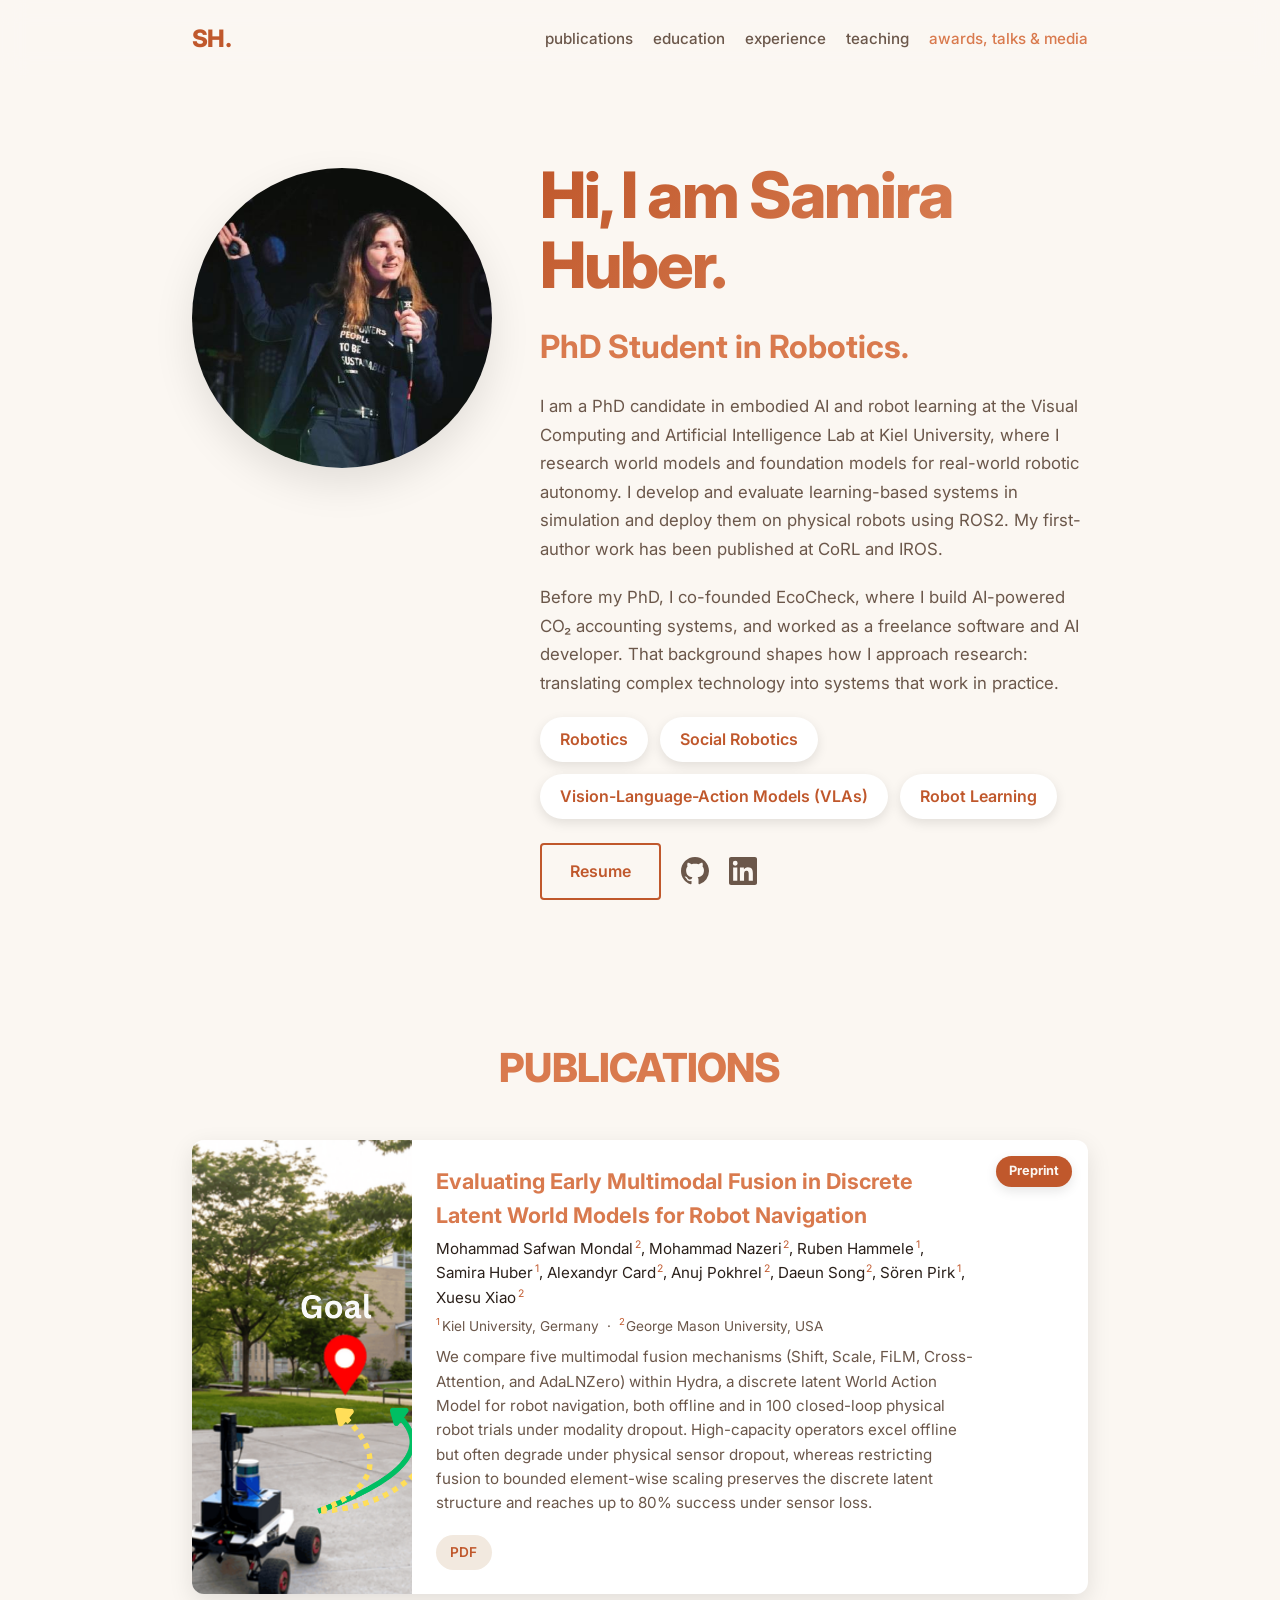
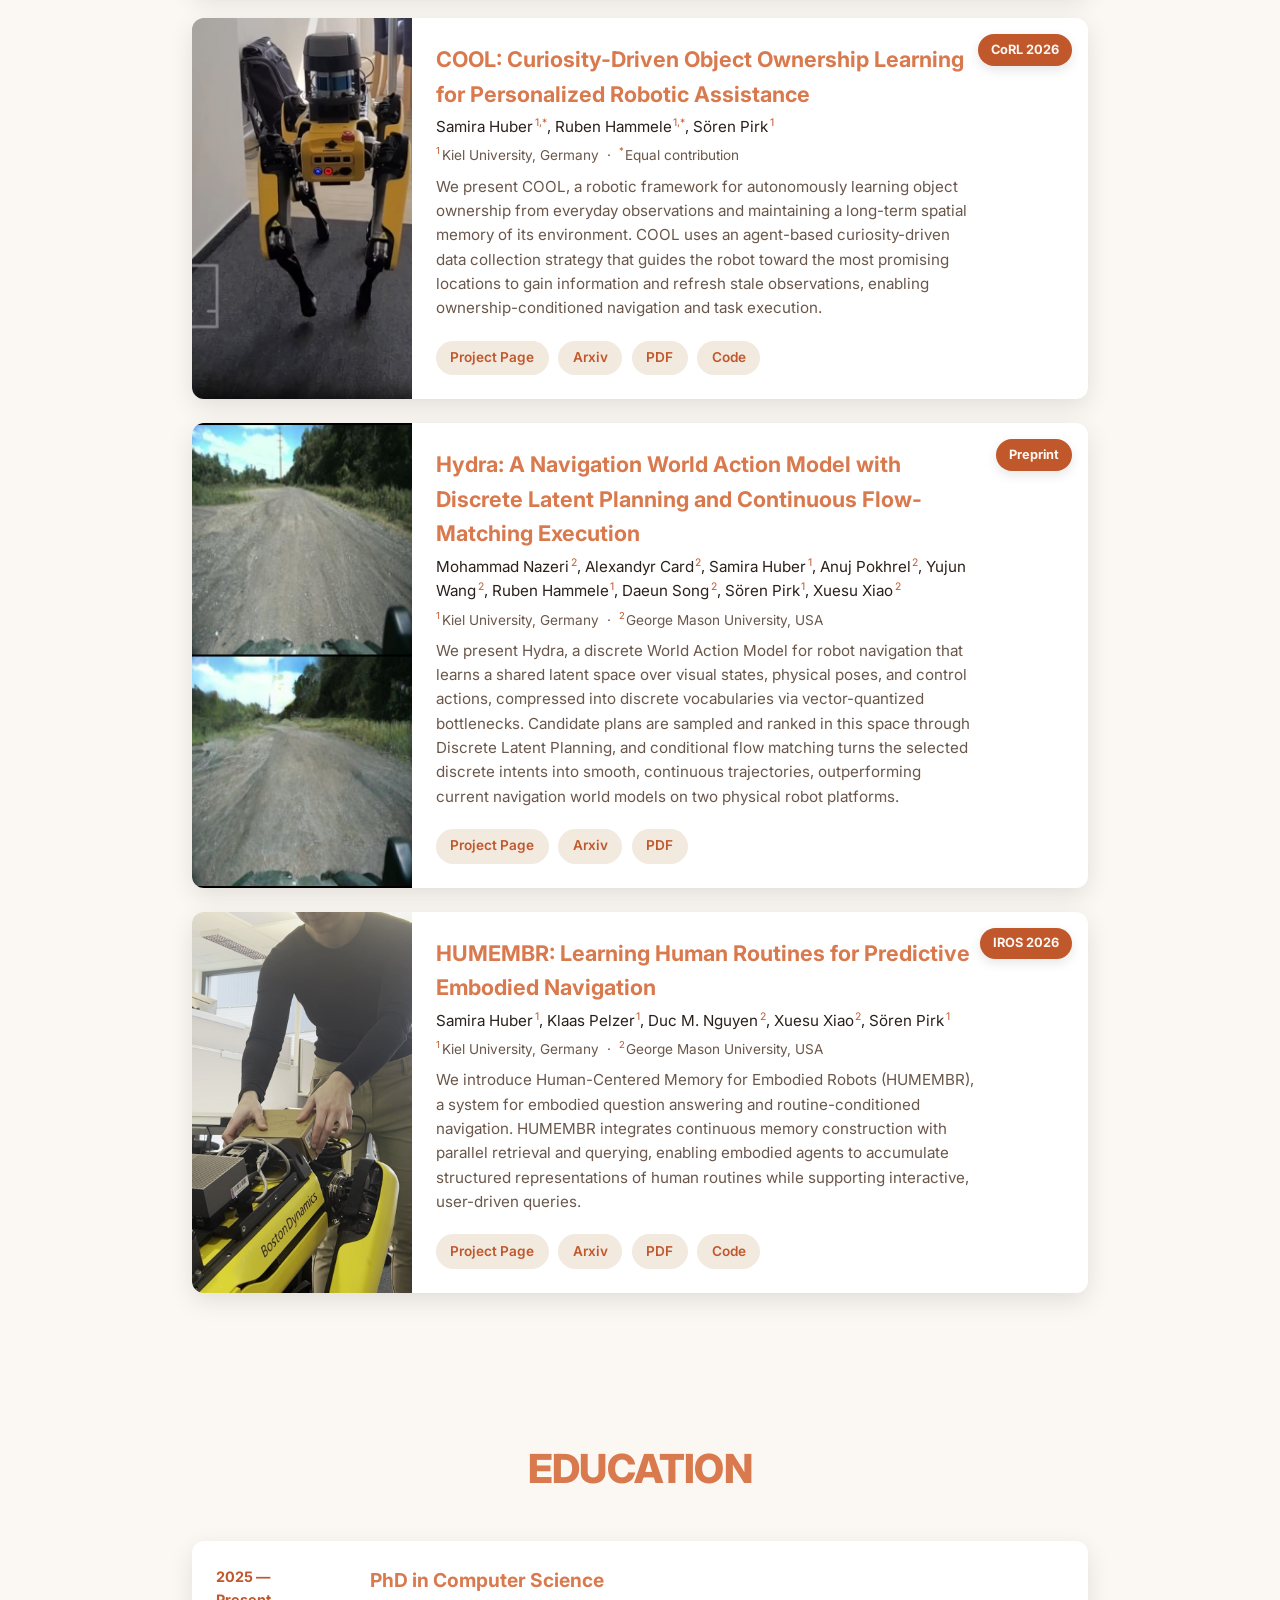
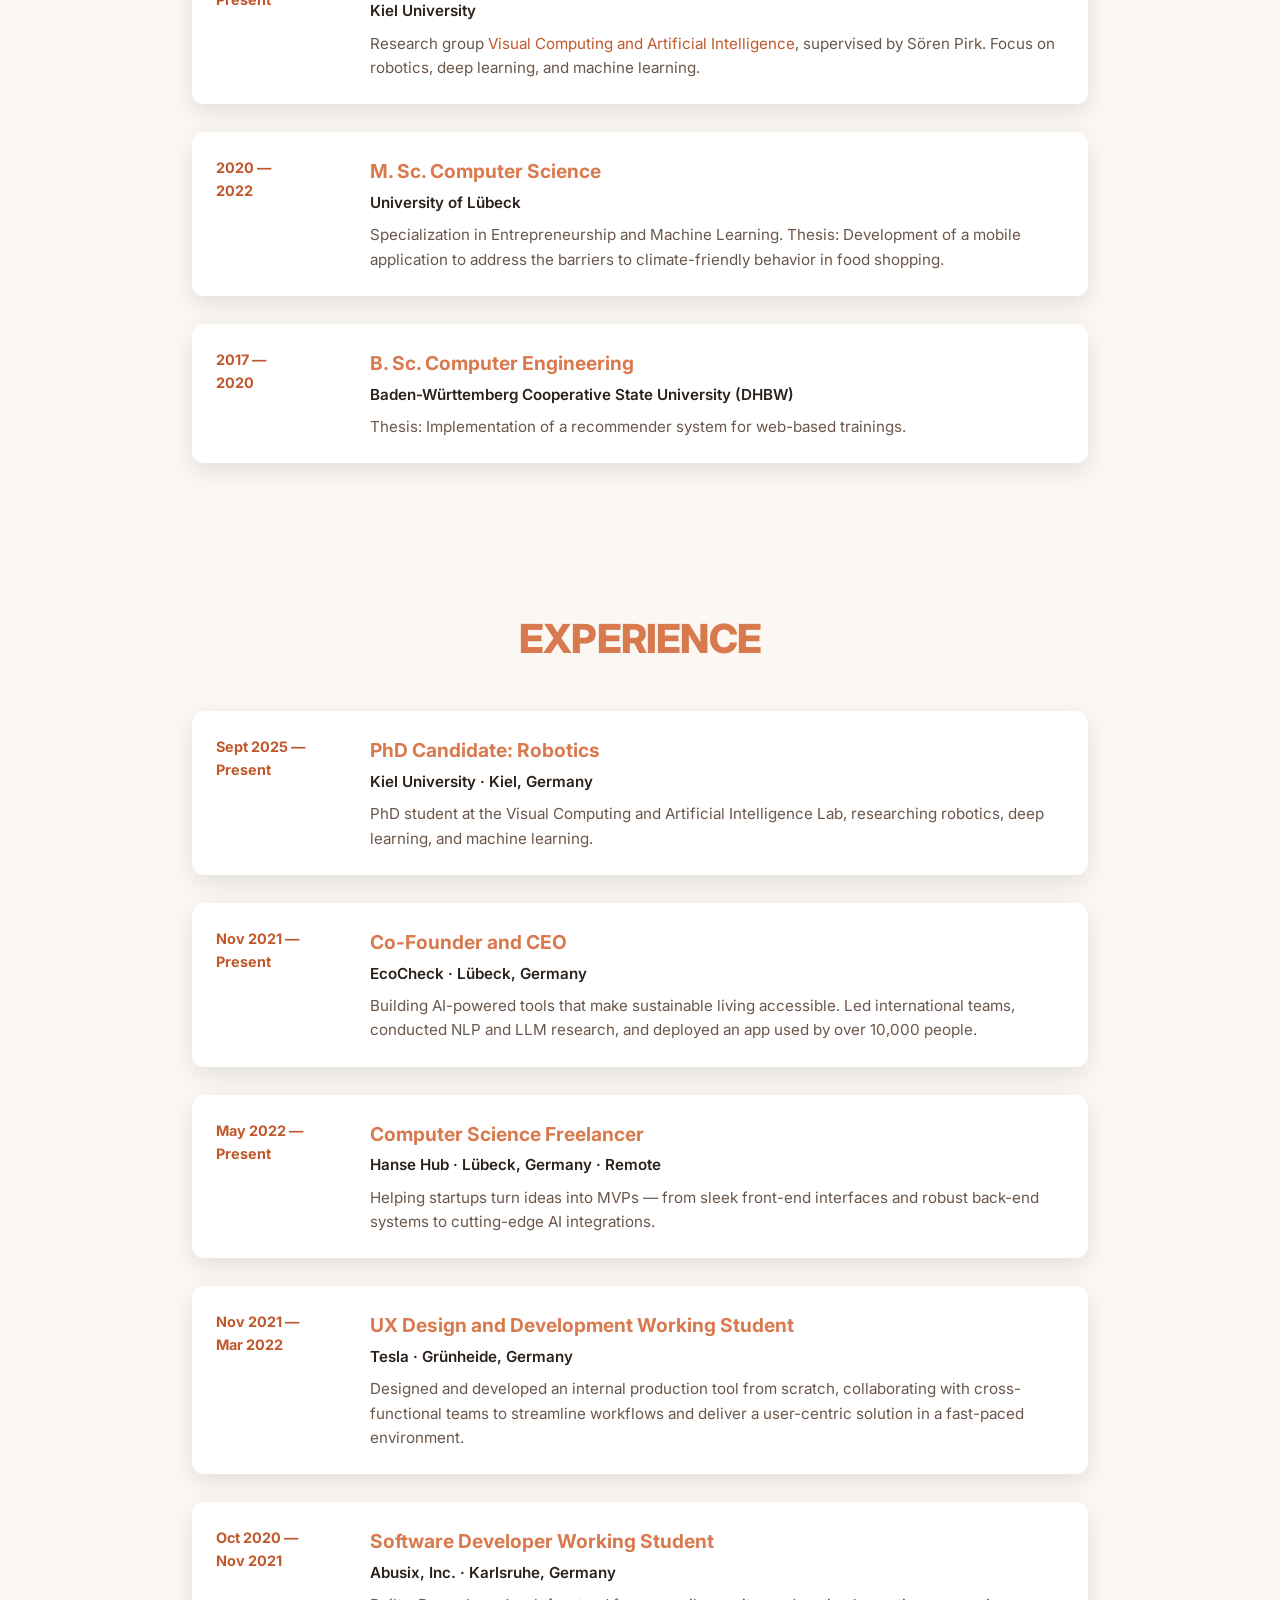
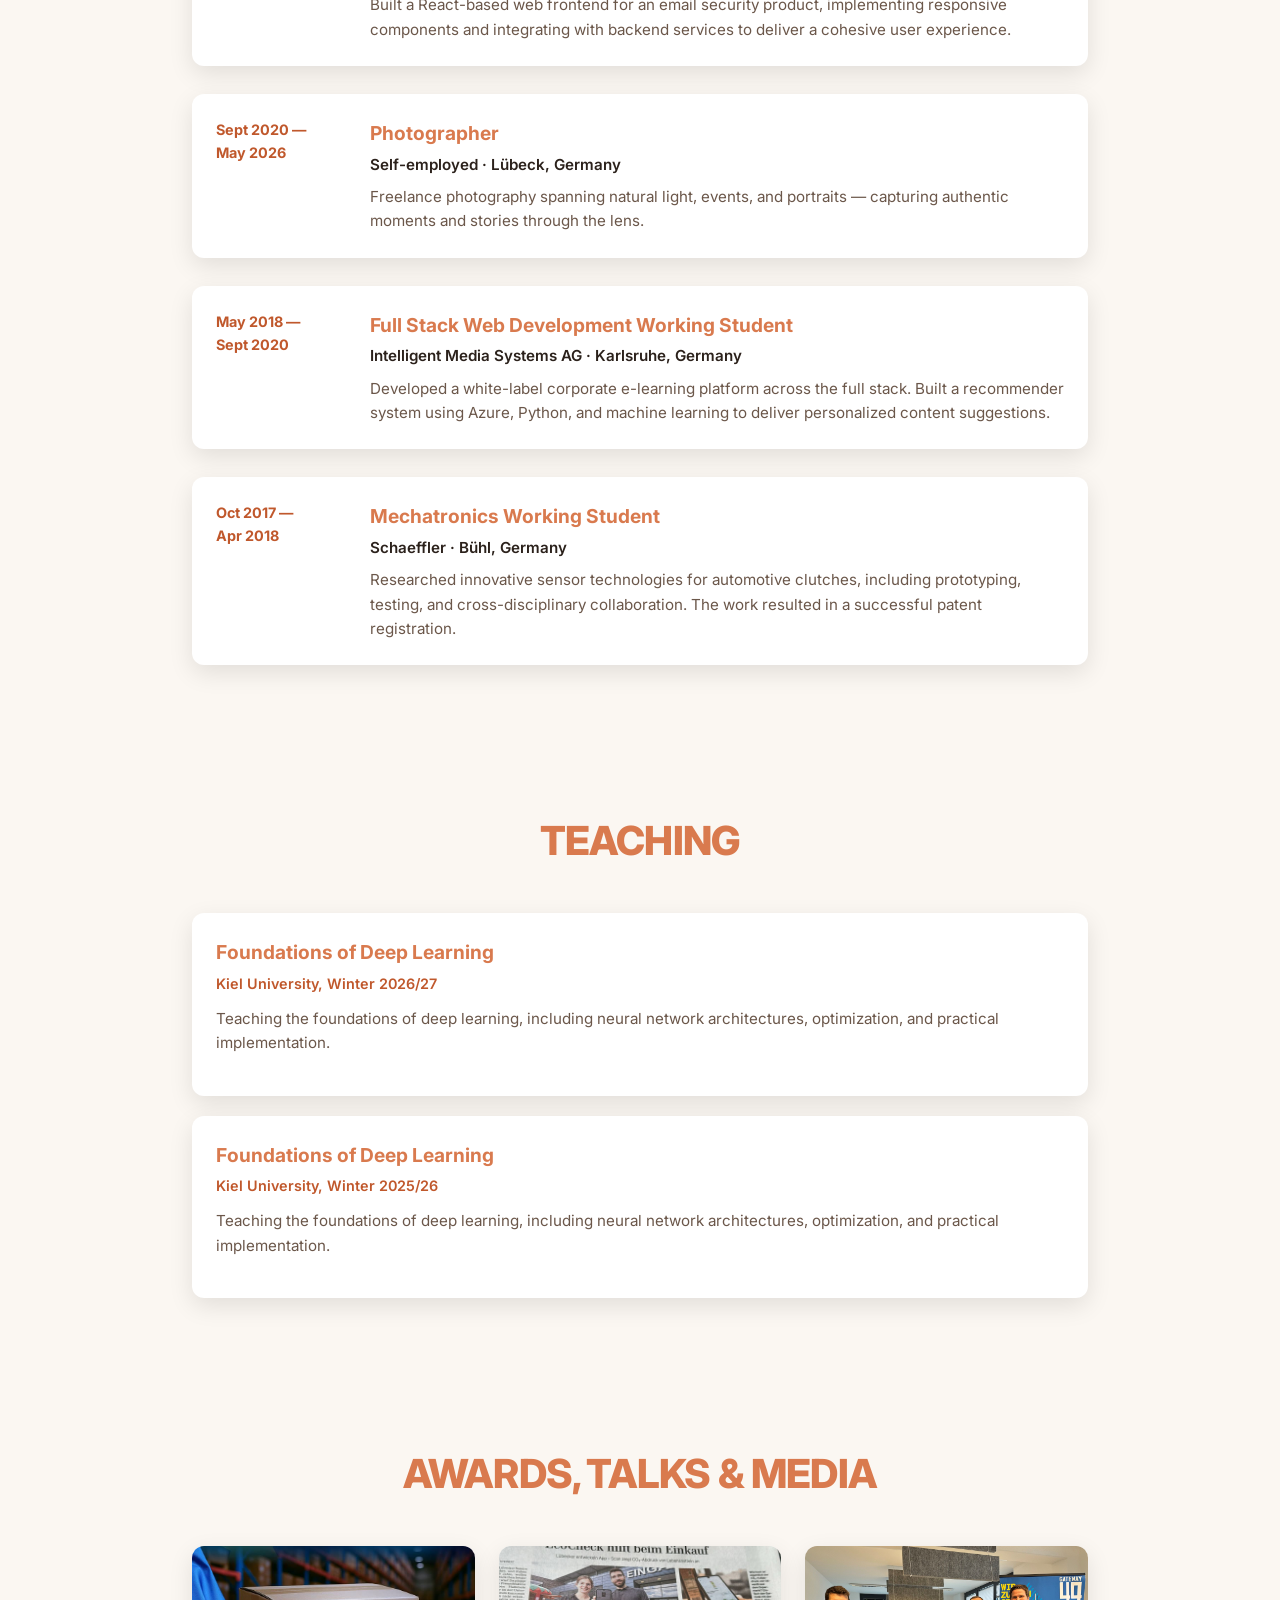
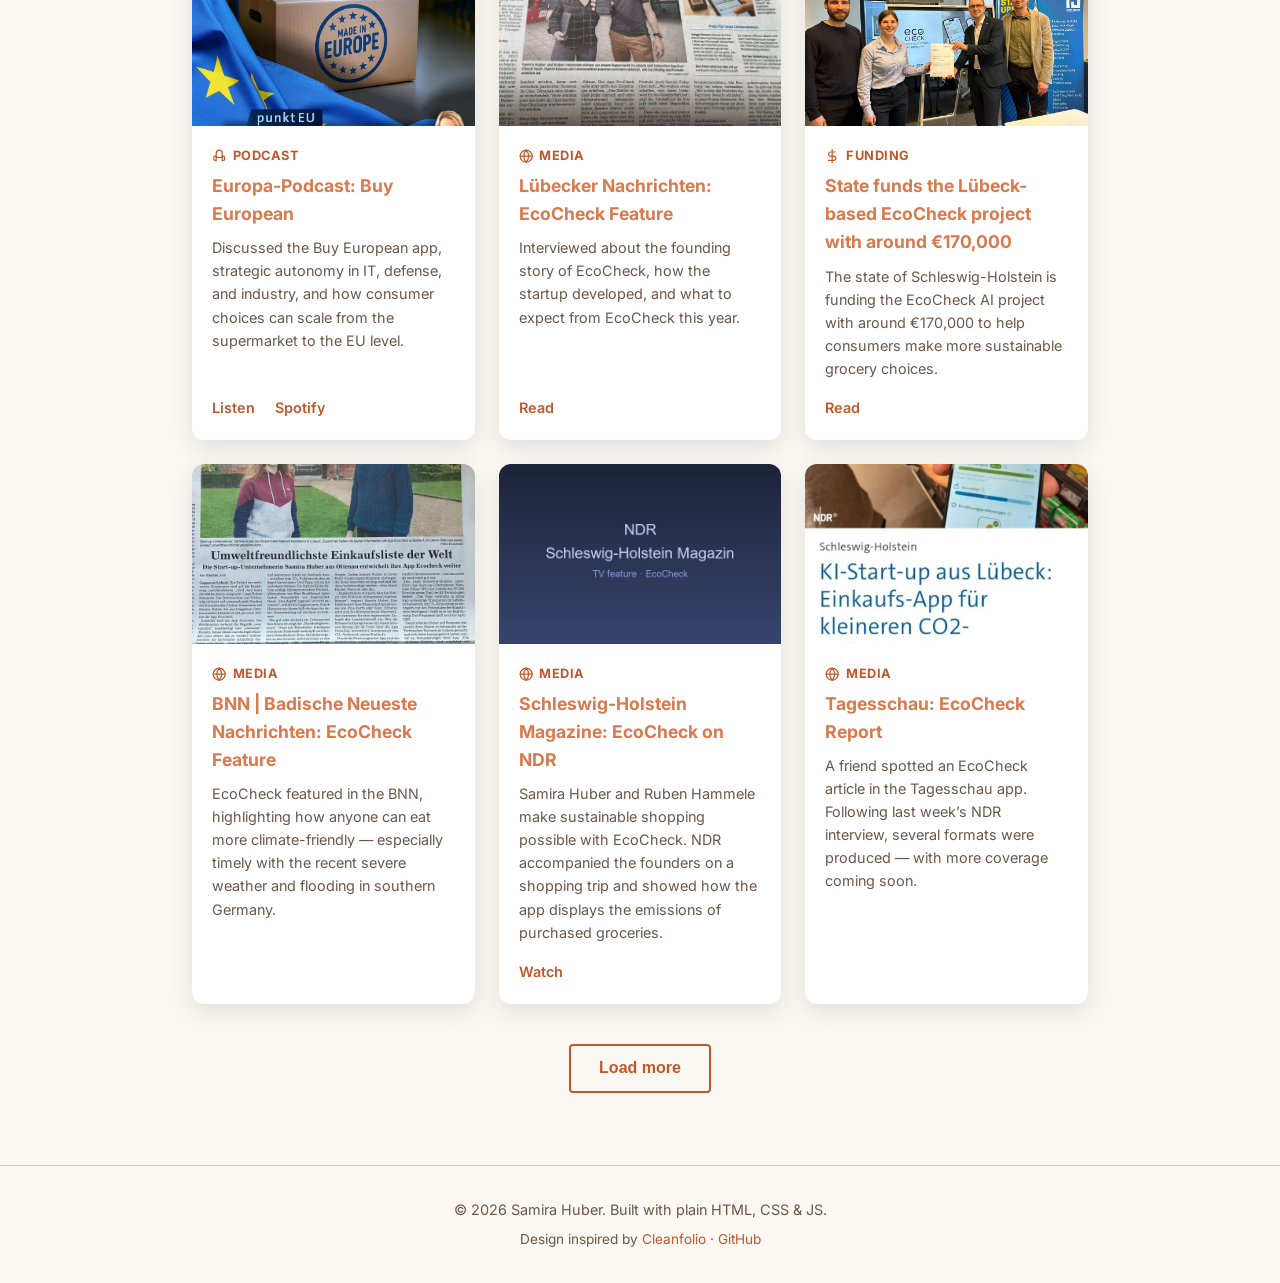
==== commit 4005d3d6: "update teaching and color" ====
--- a/index.html
+++ b/index.html
@@ -22,6 +22,7 @@
         <!-- <li><a href="blog.html" class="nav-link">blog</a></li> -->
         <!-- <li><a href="sport.html" class="nav-link">sport</a></li> -->
         <!-- <li><a href="#contact" class="nav-link">contact</a></li> -->
+        <!-- Theme toggle disabled (see FORCED_THEME in script.js)
         <li>
           <button id="theme-toggle" class="theme-toggle" aria-label="Toggle theme">
             <svg id="sun-icon" class="icon" viewBox="0 0 24 24" fill="none" stroke="currentColor" stroke-width="2" stroke-linecap="round" stroke-linejoin="round">
@@ -40,6 +41,7 @@
             </svg>
           </button>
         </li>
+        -->
       </ul>
       <button id="mobile-menu-toggle" class="mobile-menu-toggle" aria-label="Open menu">
         <span></span>
@@ -75,8 +77,7 @@
             <span class="chip">Robotics</span>
             <span class="chip">Social Robotics</span>
             <span class="chip">Vision-Language-Action Models (VLAs)</span>
-            <span class="chip">Deep Learning</span>
-            <span class="chip">Machine Learning</span>
+            <span class="chip">Robot Learning</span>
           </div>
           <div class="hero-actions">
           <a href="Samira_Huber_Resume.pdf" class="btn btn-outline" target="_blank" rel="noopener noreferrer">Resume</a>
@@ -281,6 +282,11 @@
         <div class="cards-list">
           <article class="info-card">
             <h3>Foundations of Deep Learning</h3>
+            <p class="info-meta">Kiel University, Winter 2026/27</p>
+            <p class="info-detail">Teaching the foundations of deep learning, including neural network architectures, optimization, and practical implementation.</p>
+          </article>
+          <article class="info-card">
+            <h3>Foundations of Deep Learning</h3>
             <p class="info-meta">Kiel University, Winter 2025/26</p>
             <p class="info-detail">Teaching the foundations of deep learning, including neural network architectures, optimization, and practical implementation.</p>
           </article>
@@ -721,5 +727,6 @@
   </footer>
 
   <script src="script.js"></script>
+  <!-- <script src="palette-switcher.js"></script> --> <!-- testing: color scheme switcher -->
 </body>
 </html>
--- a/styles.css
+++ b/styles.css
@@ -12,18 +12,23 @@
   --gradient-end: #c9d3f6;
 }
 
+/* Light theme: Terracotta. Previous Indigo light palette:
+  --bg: #f5f7ff; --bg-soft: #e8ecf9; --bg-card: #ffffff; --text: #1d2338;
+  --text-muted: #4d5878; --accent: #4a5fcb; --accent-light: #6b7fd6;
+  --border: #b7c5ff; --gradient-start: #4a5fcb; --gradient-end: #8ea4f7;
+  Other palettes are listed in palette-switcher.js. */
 [data-theme="light"] {
-  --bg: #f5f7ff;
-  --bg-soft: #e8ecf9;
+  --bg: #fbf7f2;
+  --bg-soft: #f2e9df;
   --bg-card: #ffffff;
-  --text: #1d2338;
-  --text-muted: #4d5878;
-  --accent: #4a5fcb;
-  --accent-light: #6b7fd6;
-  --border: #b7c5ff;
+  --text: #2b211b;
+  --text-muted: #6b574a;
+  --accent: #c0582c;
+  --accent-light: #d97a4e;
+  --border: #e8c7b0;
   --shadow: rgba(0, 0, 0, 0.1);
-  --gradient-start: #4a5fcb;
-  --gradient-end: #8ea4f7;
+  --gradient-start: #c0582c;
+  --gradient-end: #e08a5f;
 }
 
 * {
@@ -68,7 +73,7 @@
 }
 
 [data-theme="light"] .header {
-  background: rgba(245, 247, 255, 0.85);
+  background: rgba(251, 247, 242, 0.85);
 }
 
 .nav {
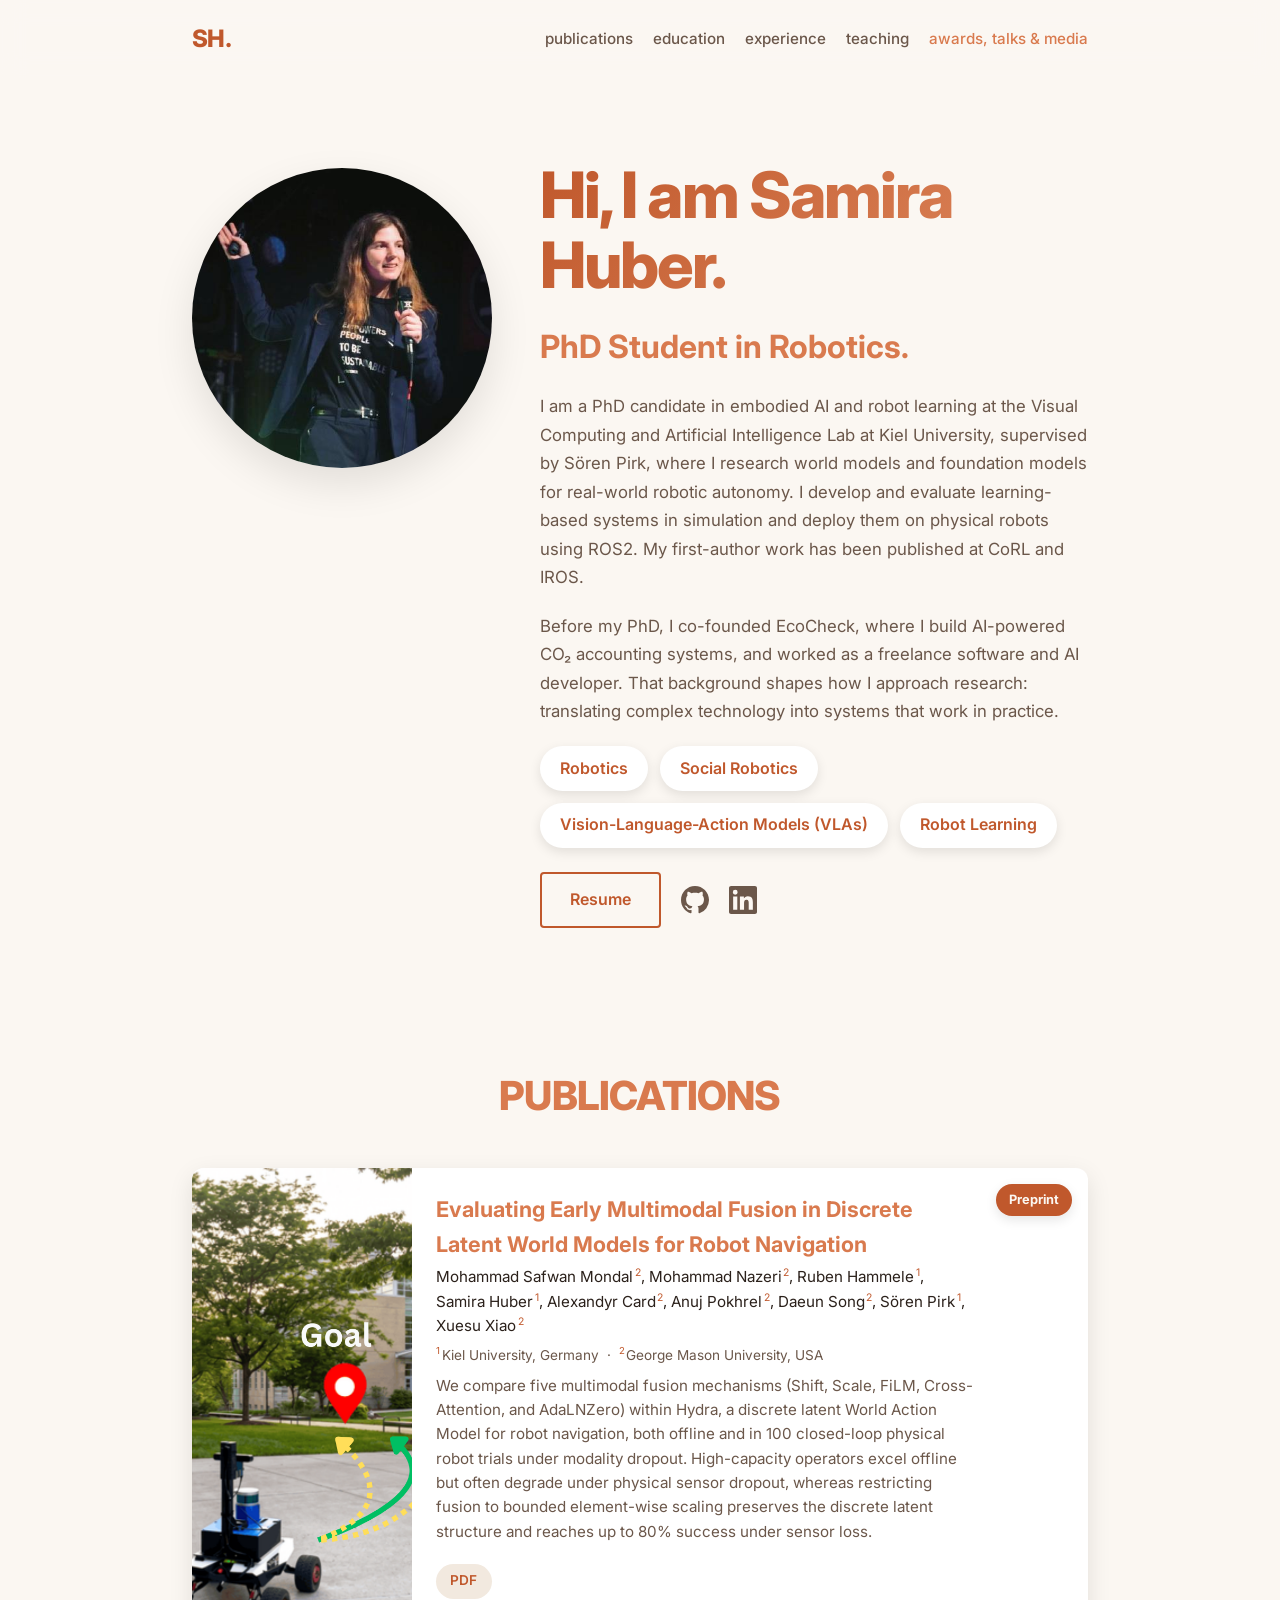
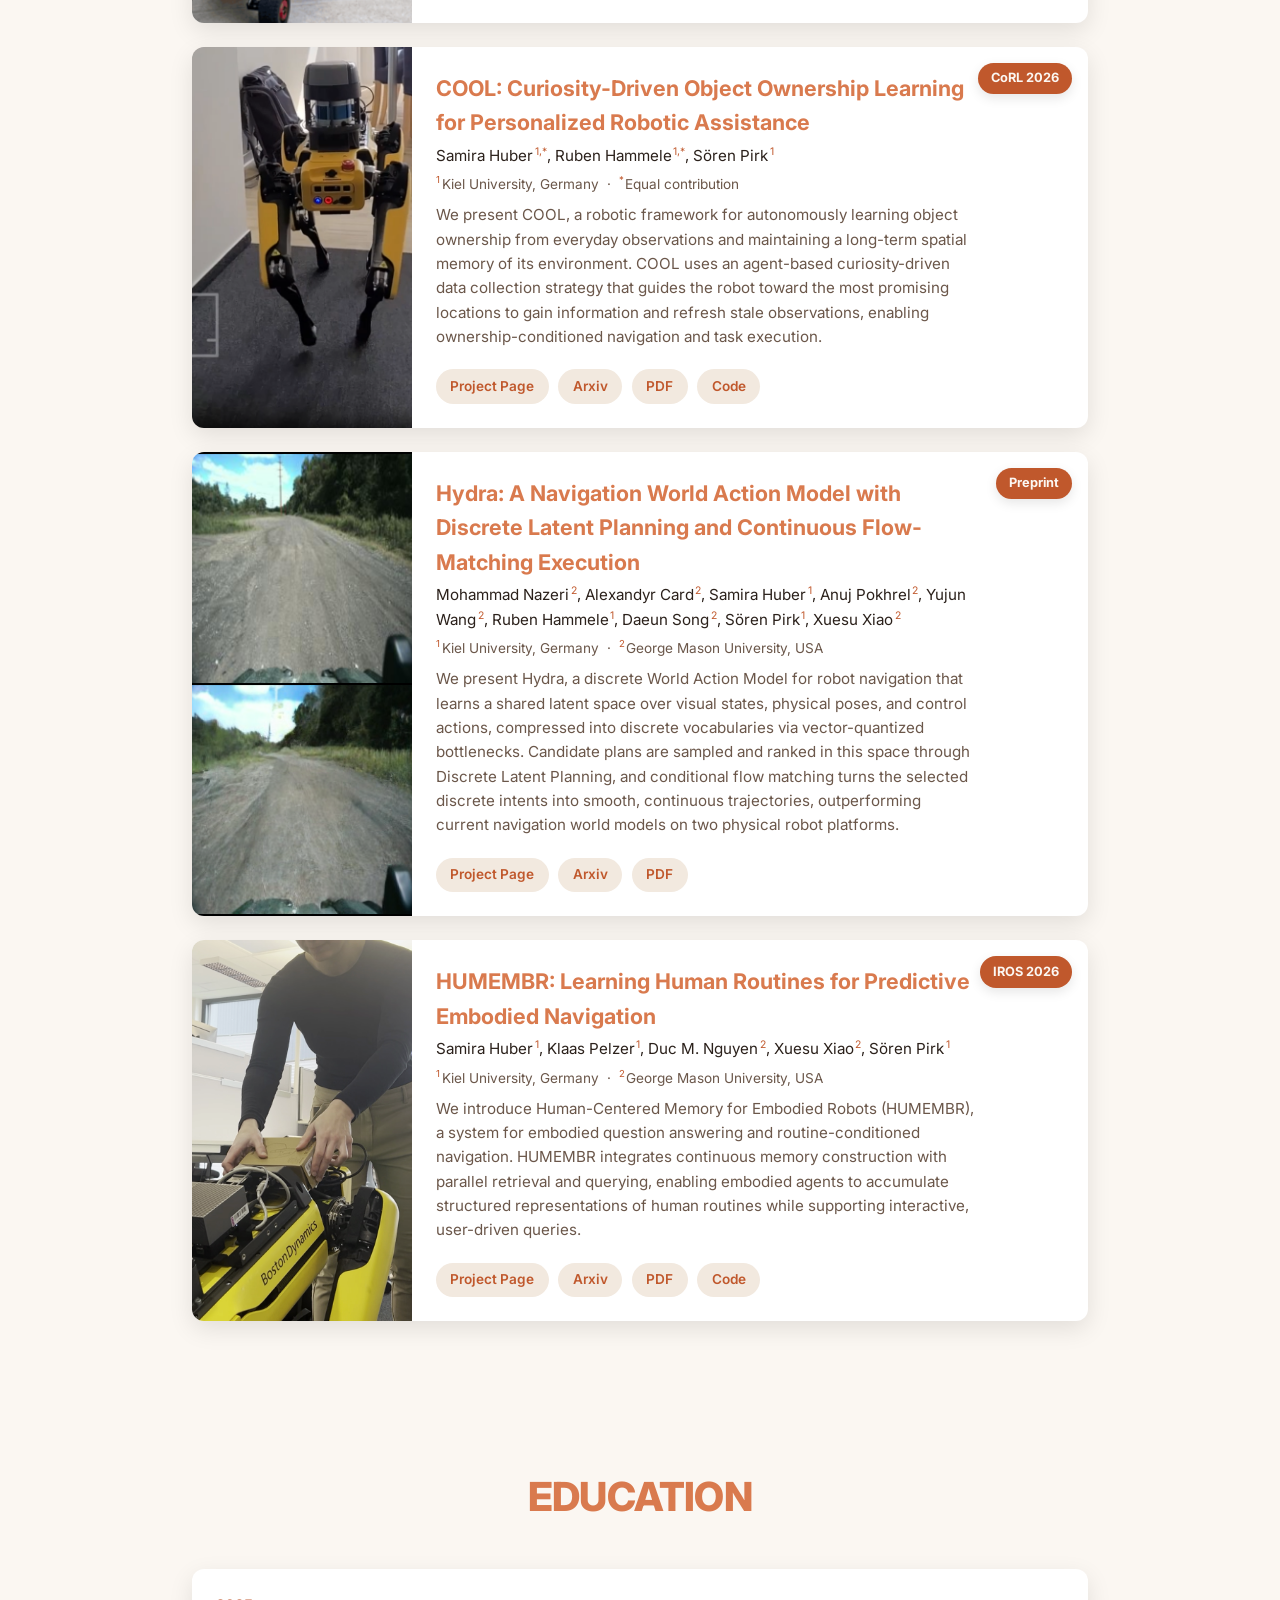
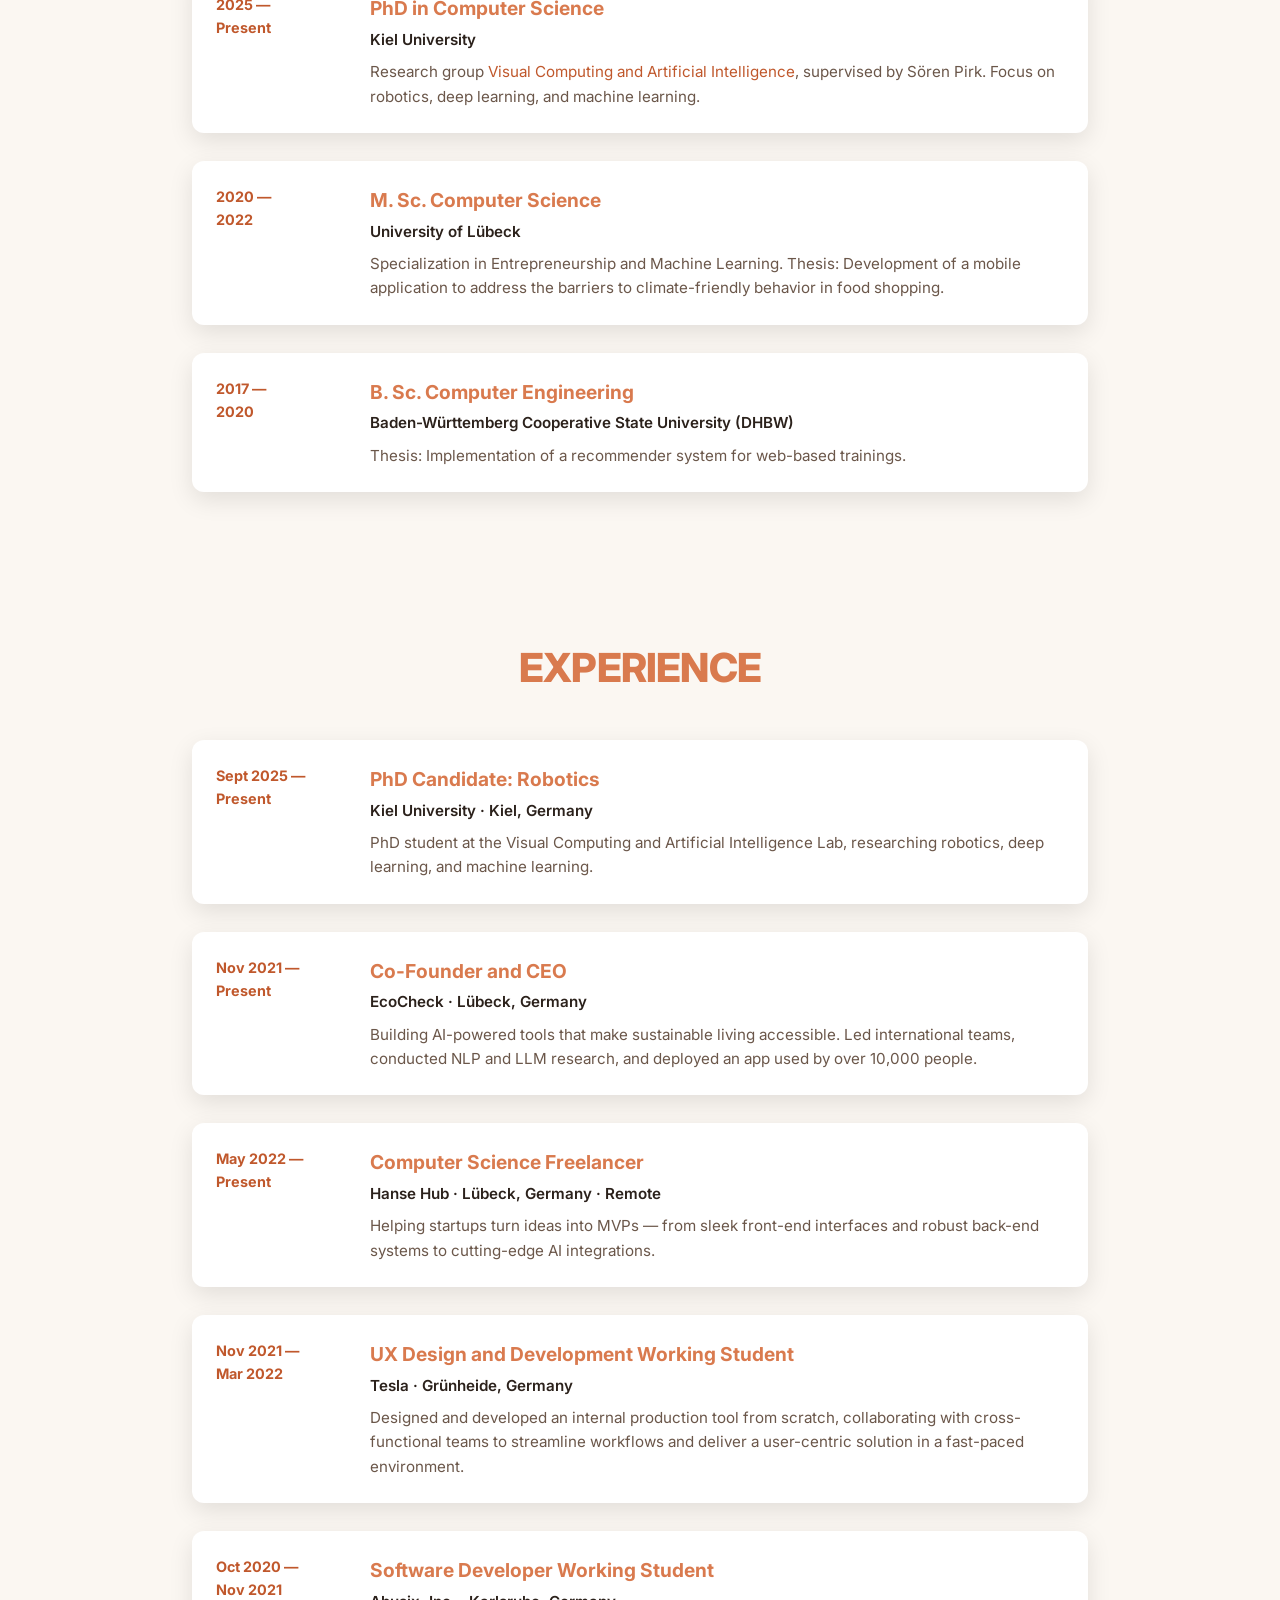
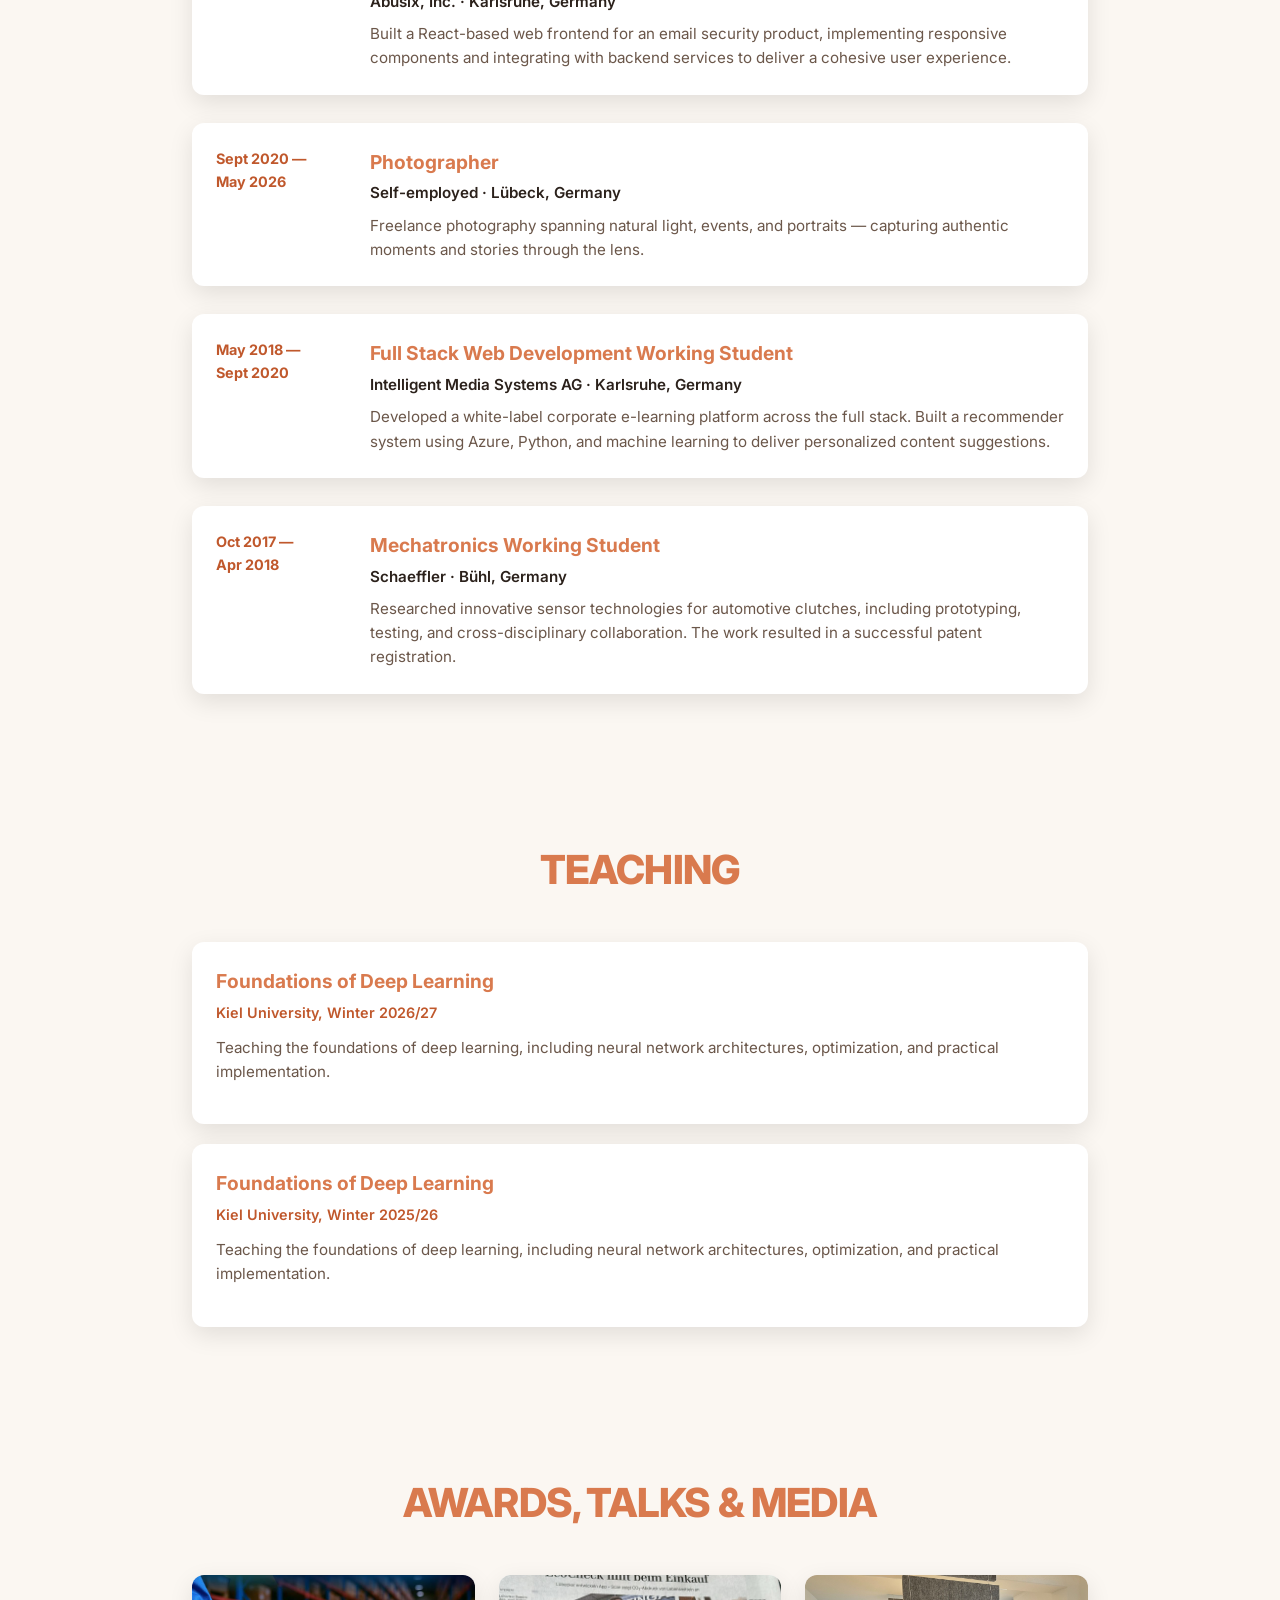
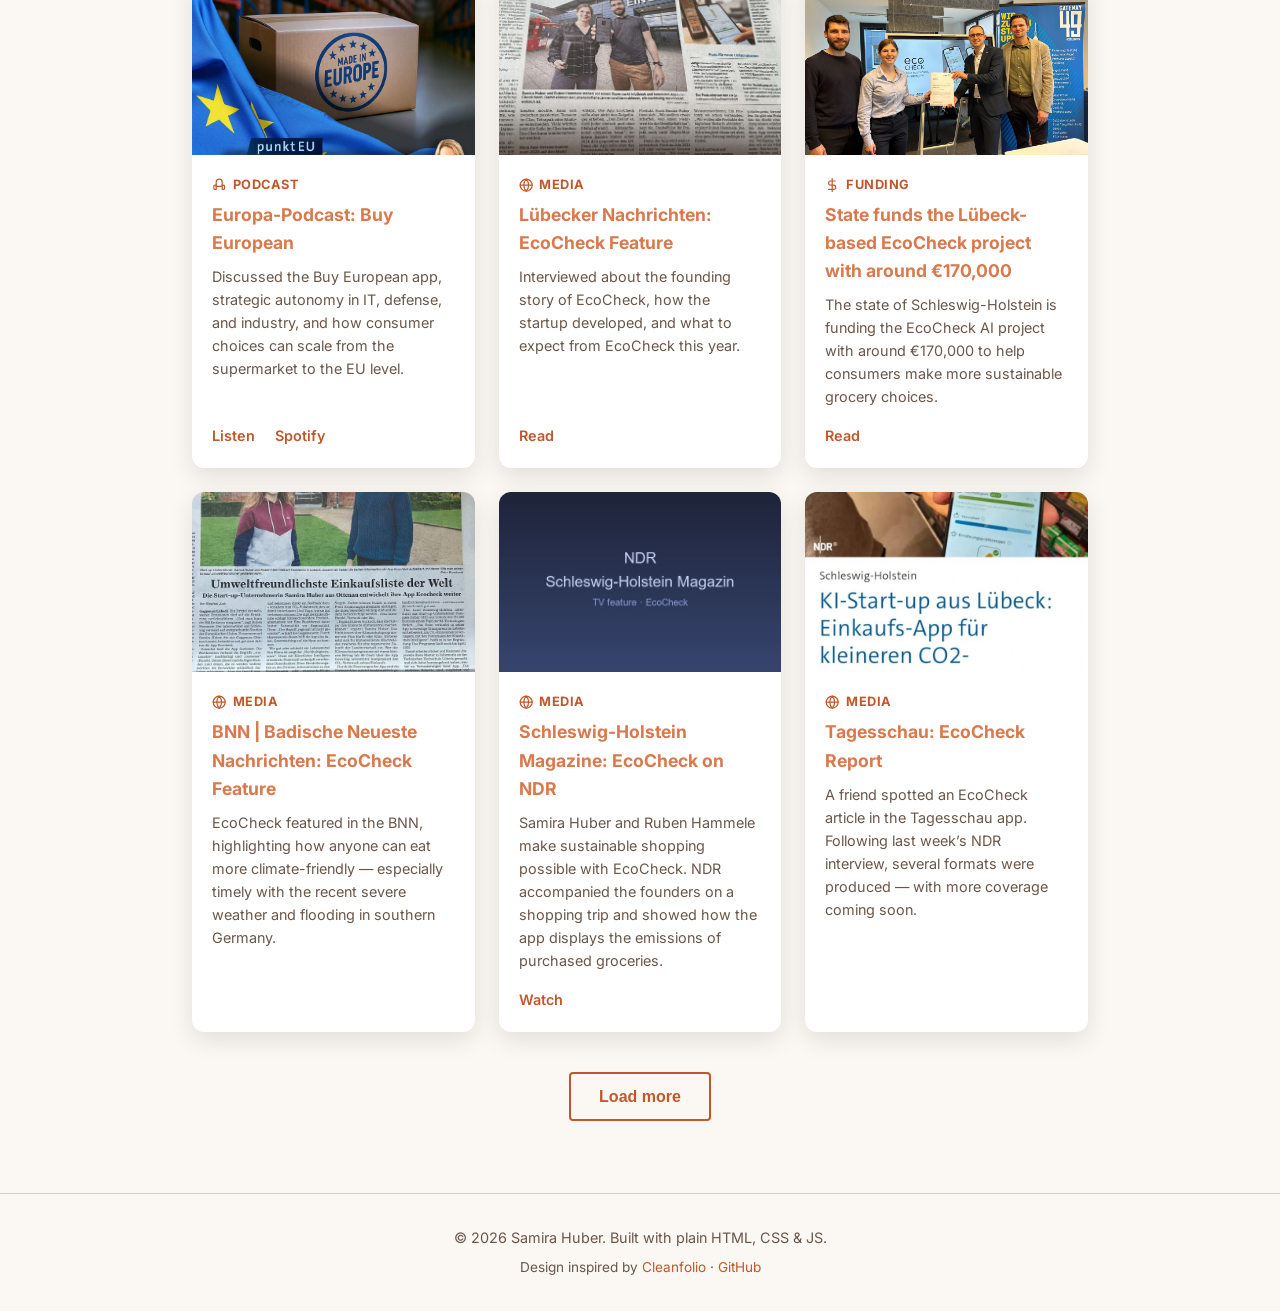
==== commit dcb5d0da: "update upper text" ====
--- a/index.html
+++ b/index.html
@@ -62,8 +62,8 @@
           <h2 class="hero-subtitle">PhD Student in Robotics.</h2>
           <p class="hero-description">
             I am a PhD candidate in embodied AI and robot learning at the Visual Computing and
-            Artificial Intelligence Lab at Kiel University, where I research world models and
-            foundation models for real-world robotic autonomy. I develop and evaluate
+            Artificial Intelligence Lab at Kiel University, supervised by Sören Pirk, where I
+            research world models and foundation models for real-world robotic autonomy. I develop and evaluate
             learning-based systems in simulation and deploy them on physical robots using ROS2.
             My first-author work has been published at CoRL and IROS.
           </p>
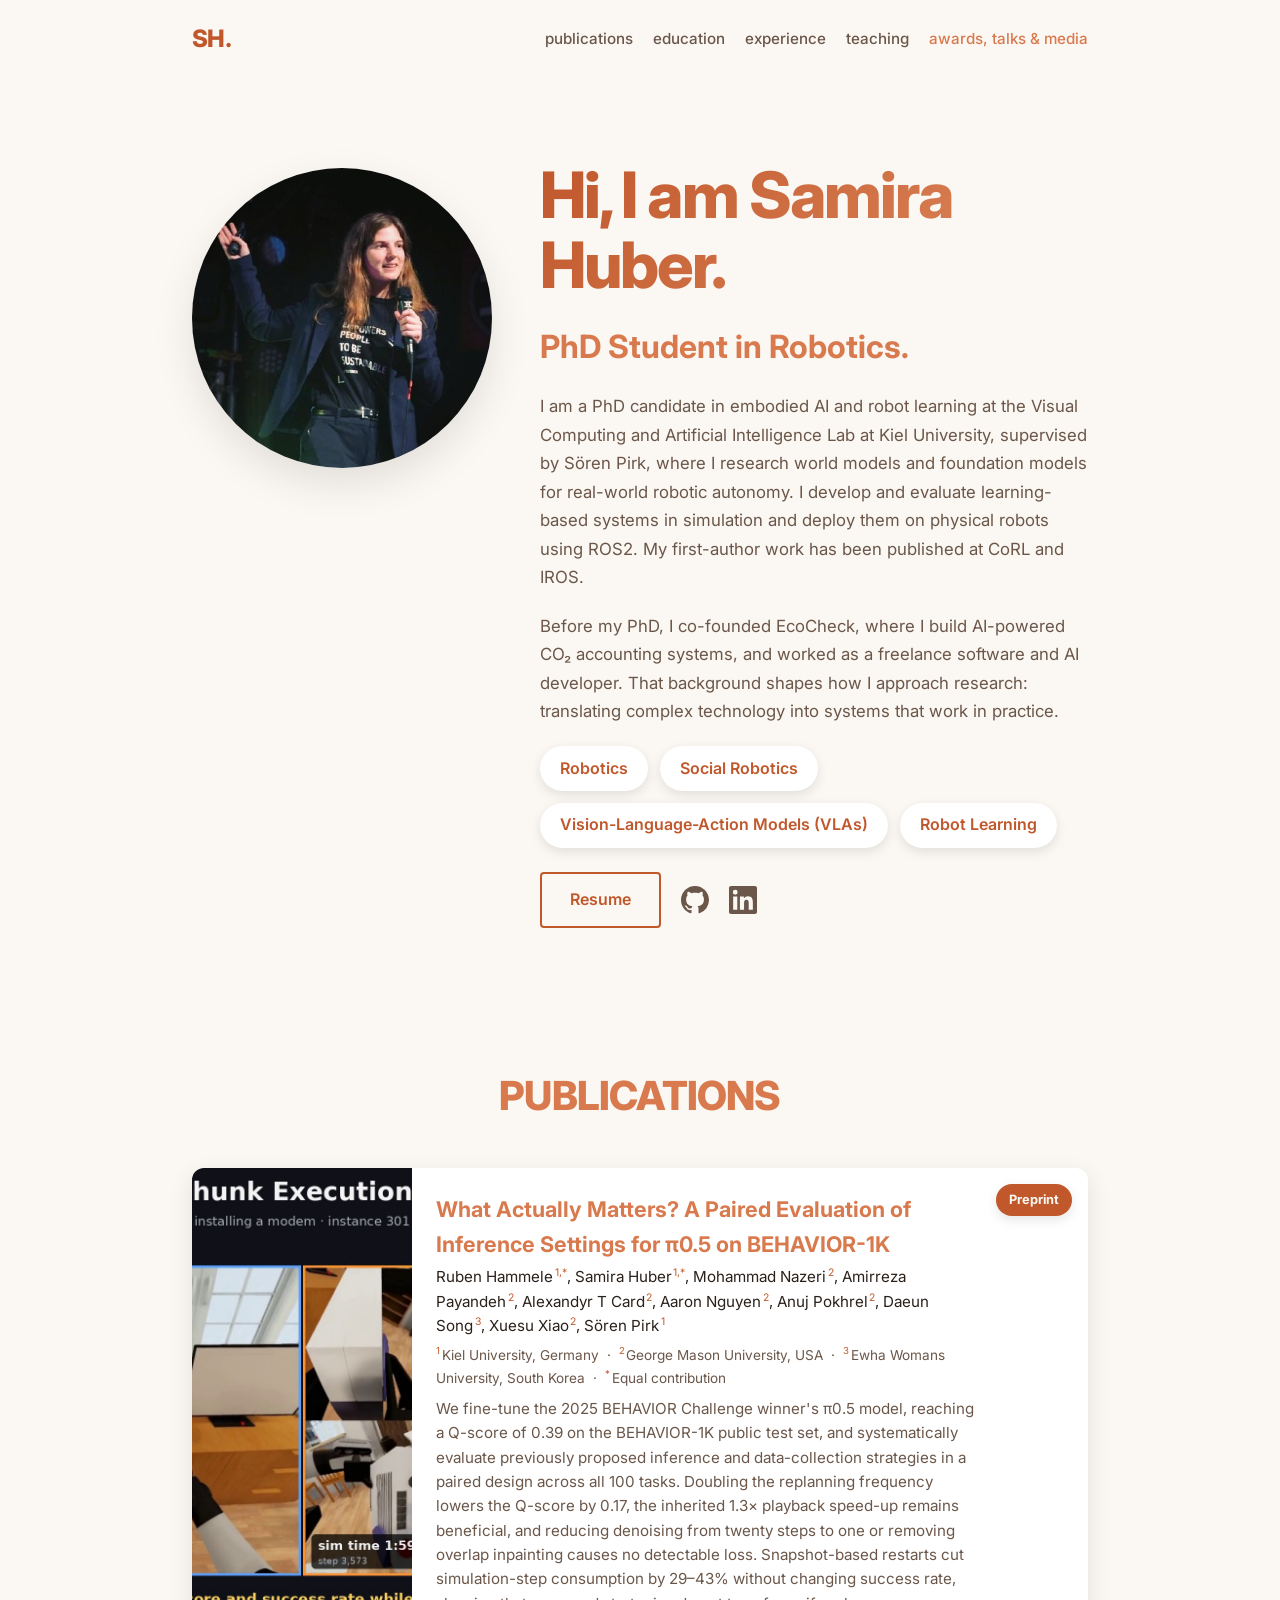
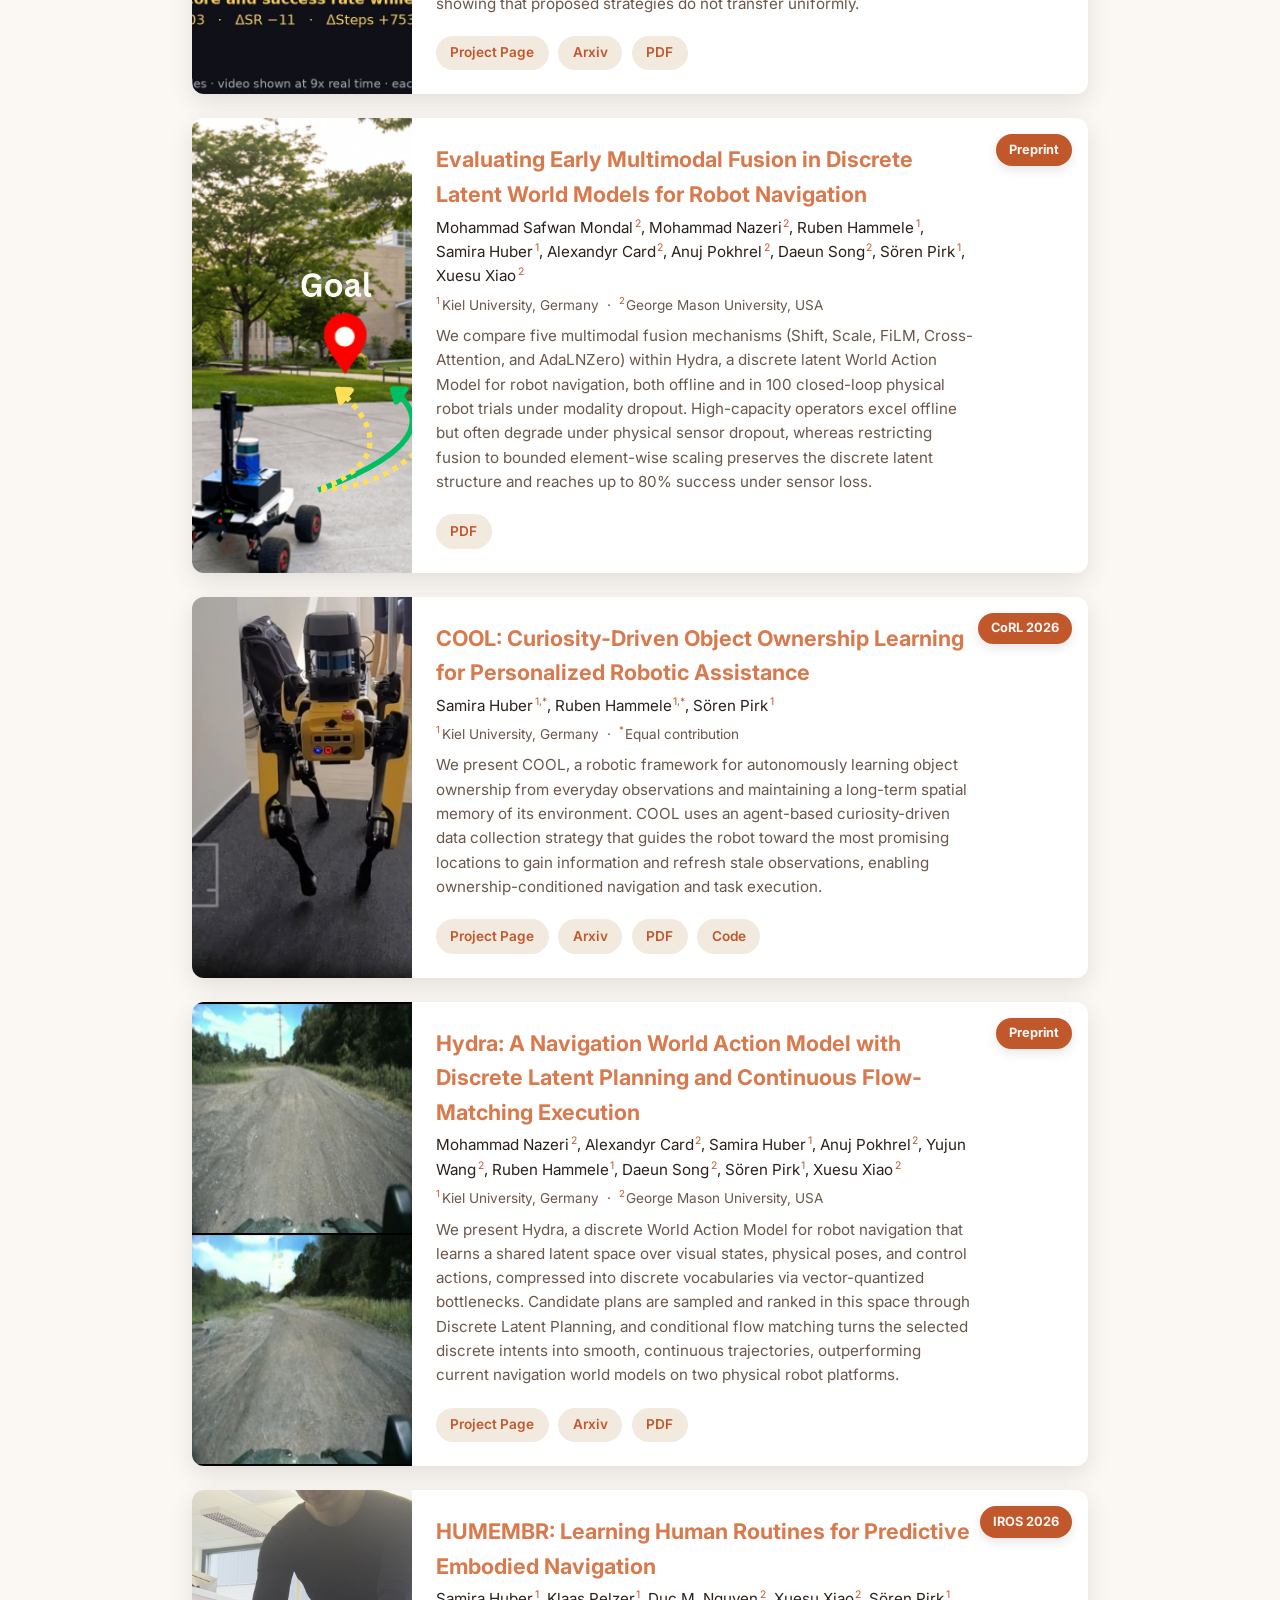
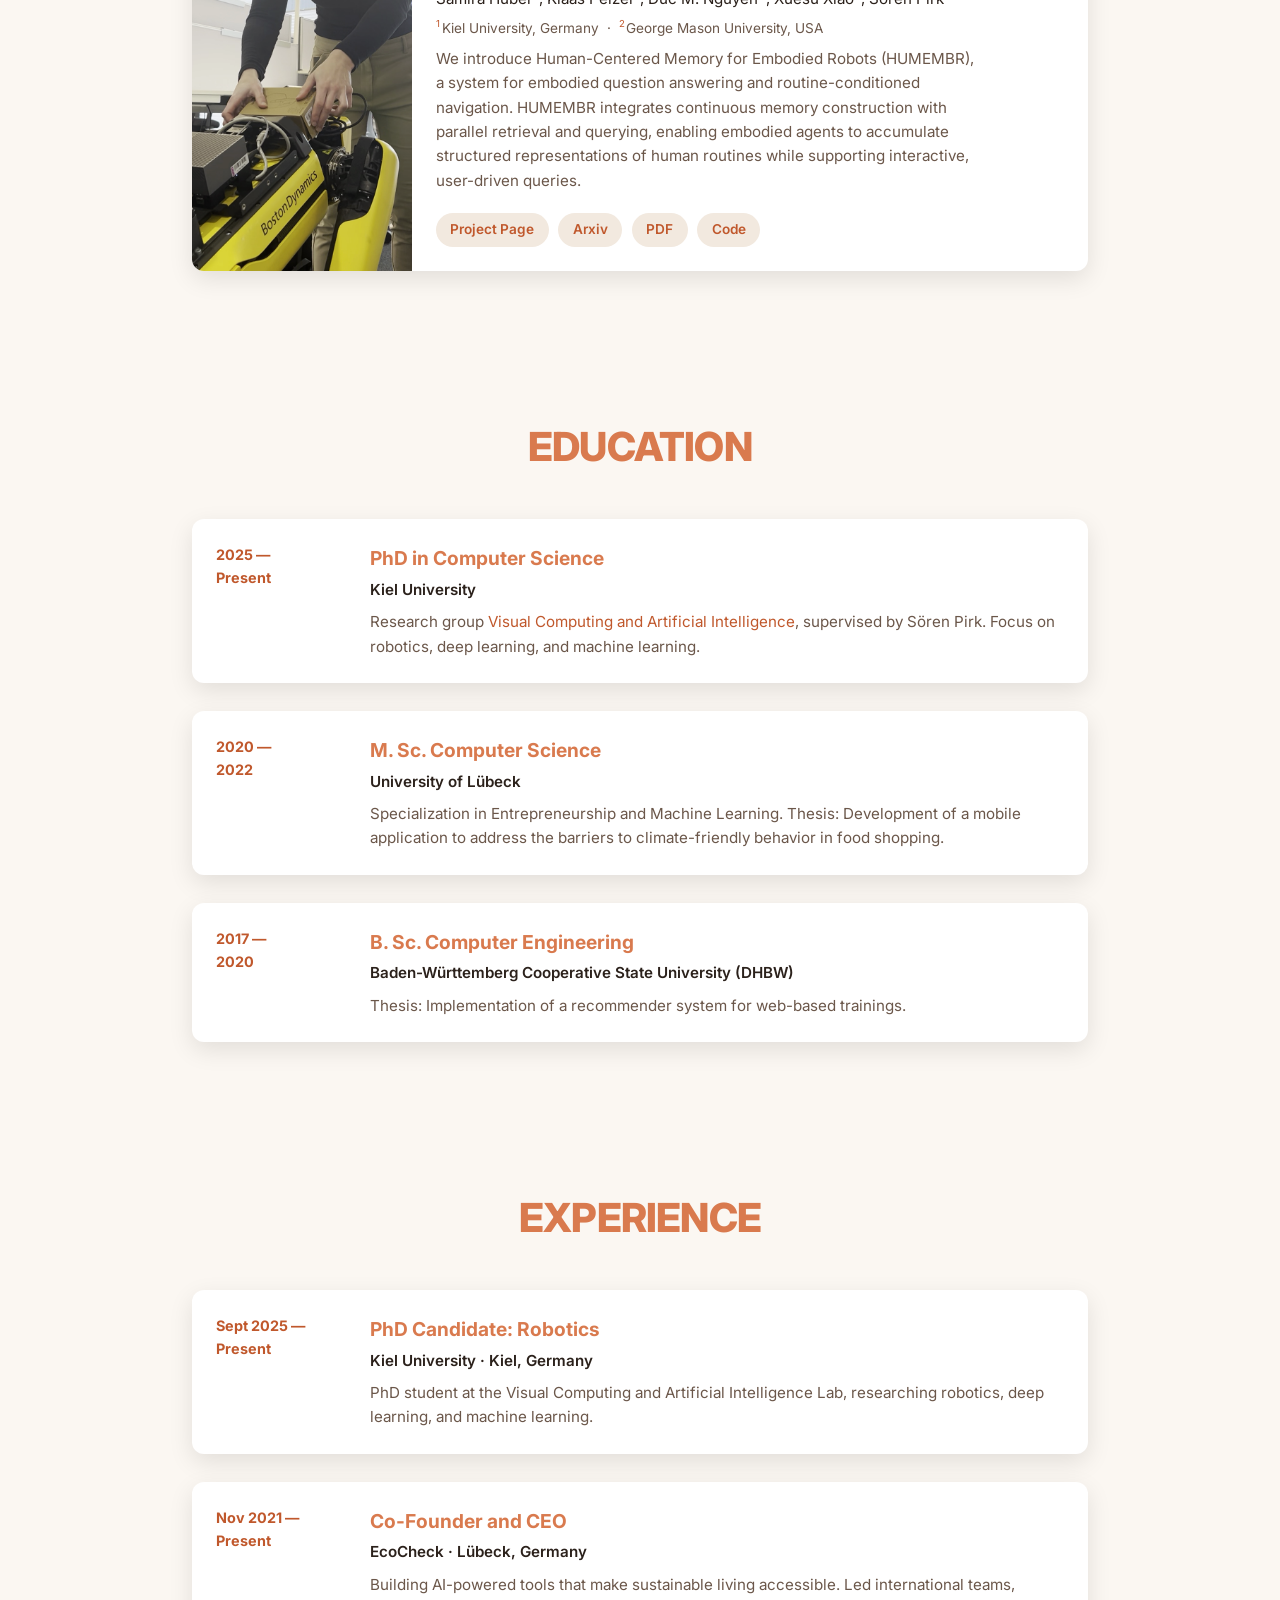
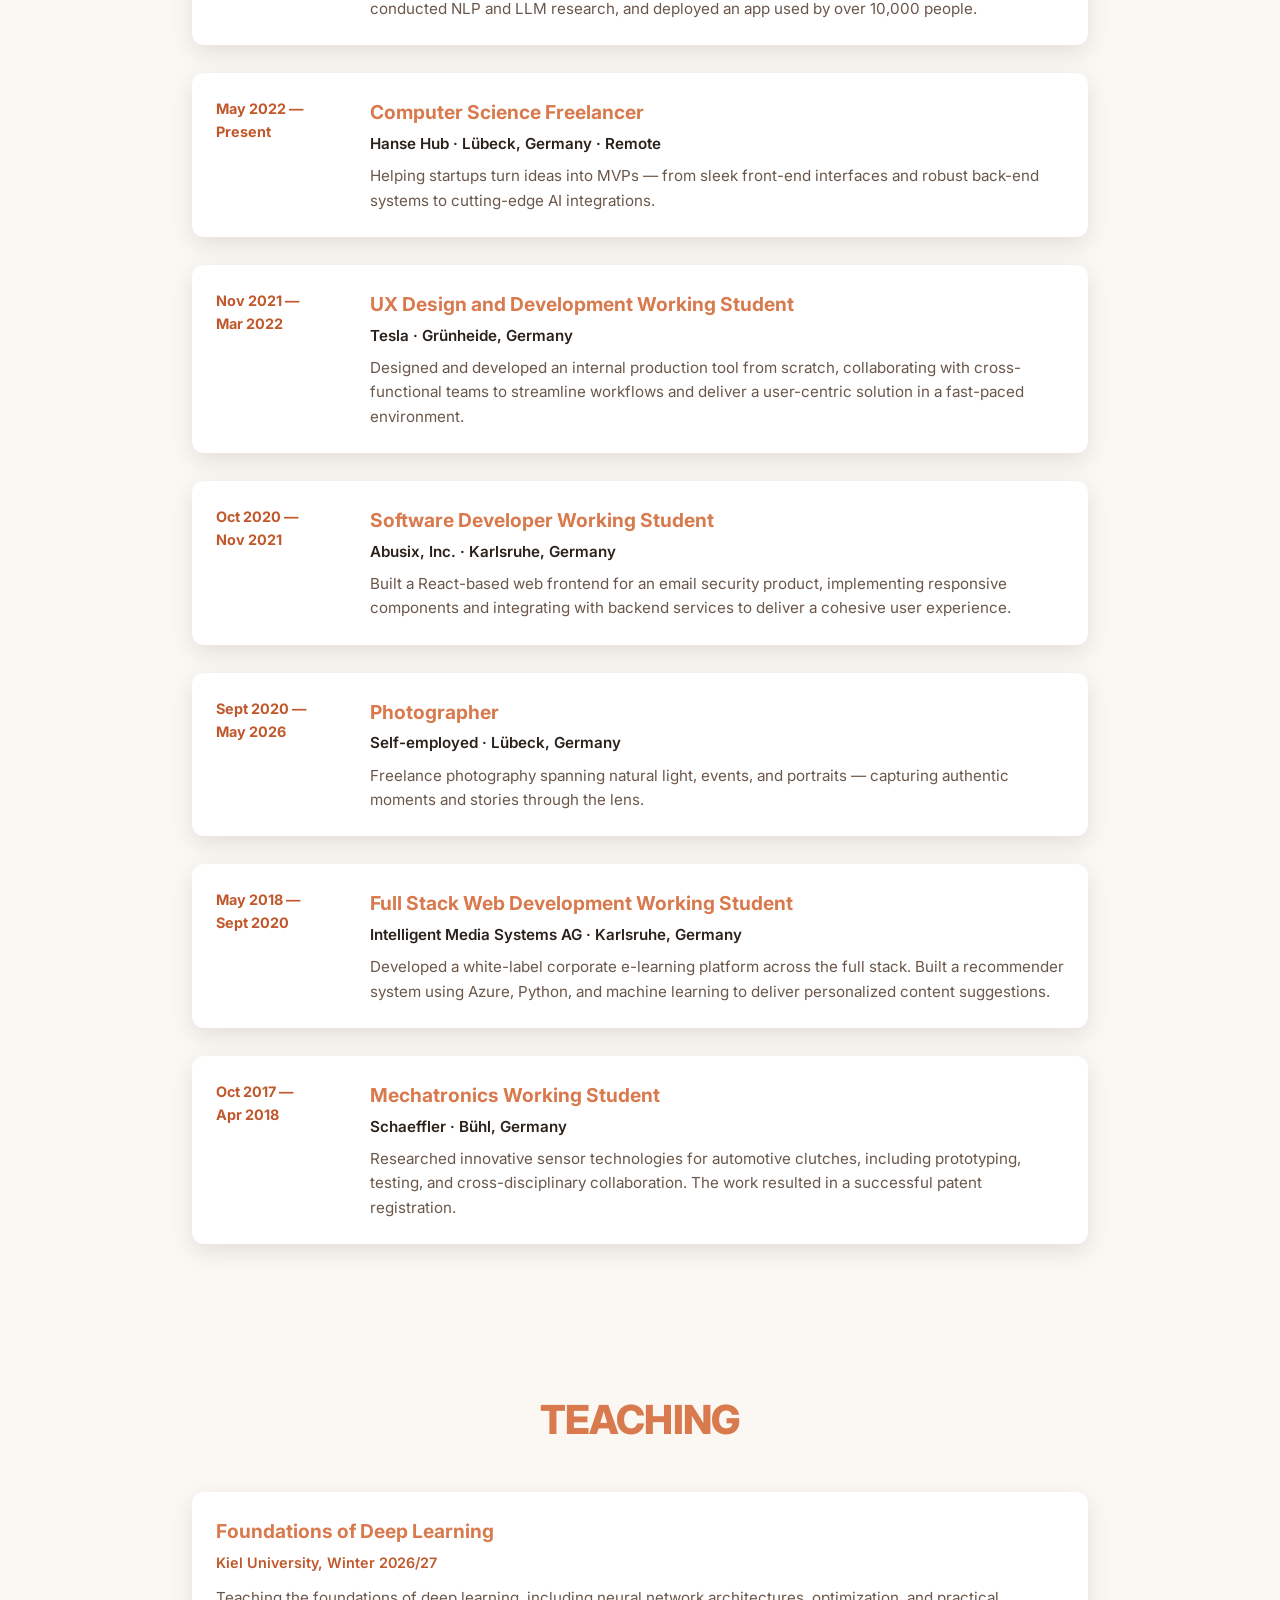
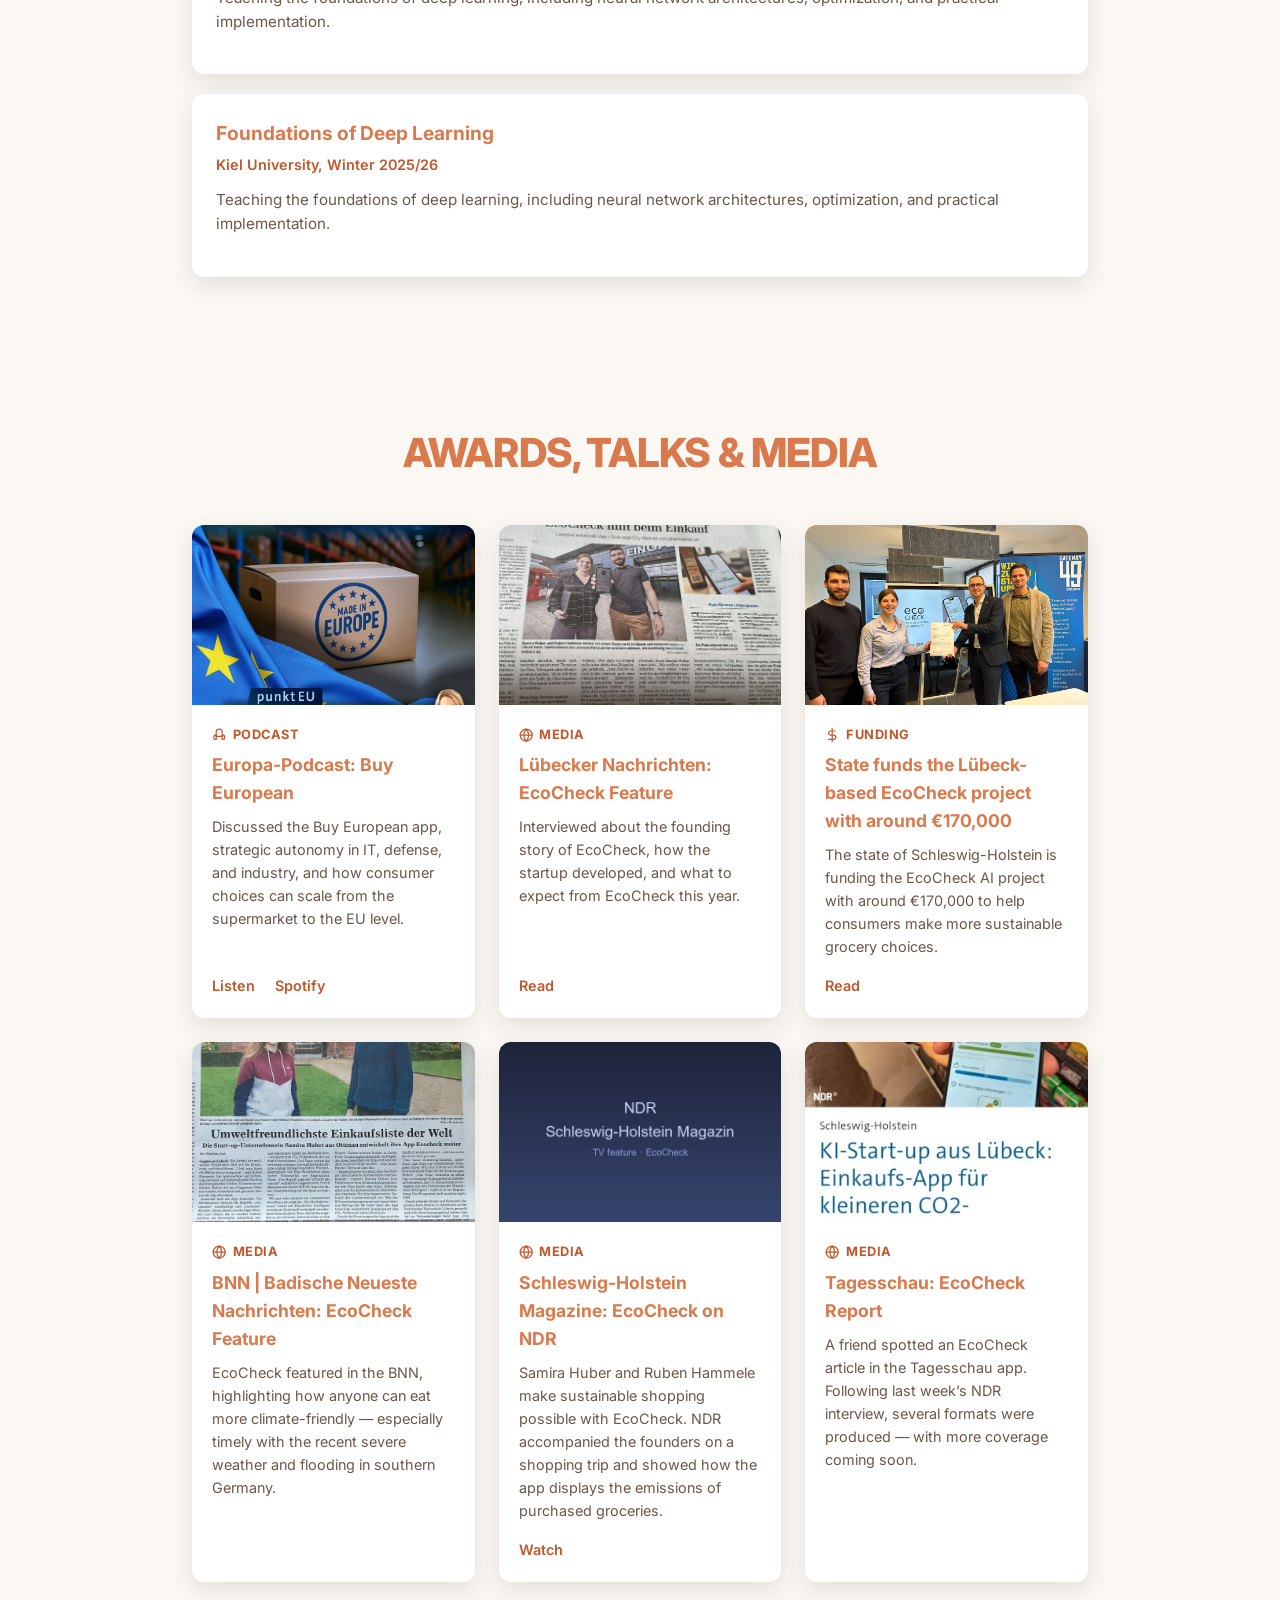
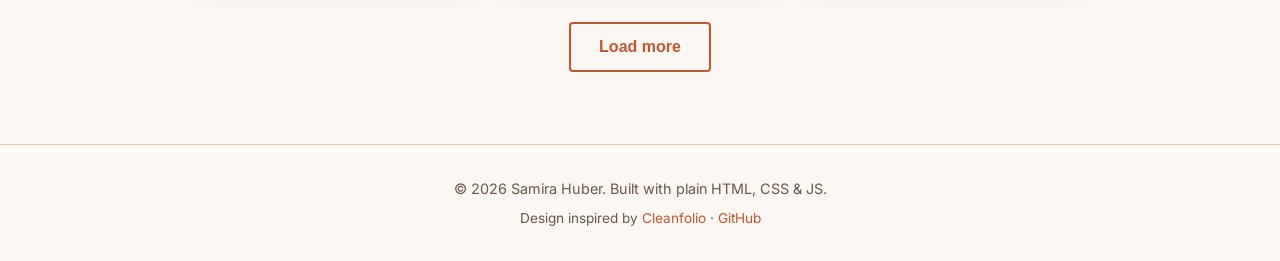
==== commit c02e904e: "update resume and add new paper" ====
--- a/index.html
+++ b/index.html
@@ -103,6 +103,23 @@
           <article class="publication-card">
             <span class="publication-venue">Preprint</span>
             <div class="publication-image">
+              <img src="static/publications/behavior2026.jpg" alt="BEHAVIOR-1K inference settings publication thumbnail" />
+            </div>
+            <div class="publication-info">
+              <h3 class="publication-title">What Actually Matters? A Paired Evaluation of Inference Settings for π0.5 on BEHAVIOR-1K</h3>
+              <p class="publication-authors">Ruben Hammele<sup>1,*</sup>, Samira Huber<sup>1,*</sup>, Mohammad Nazeri<sup>2</sup>, Amirreza Payandeh<sup>2</sup>, Alexandyr T Card<sup>2</sup>, Aaron Nguyen<sup>2</sup>, Anuj Pokhrel<sup>2</sup>, Daeun Song<sup>3</sup>, Xuesu Xiao<sup>2</sup>, Sören Pirk<sup>1</sup></p>
+              <p class="publication-affiliations"><sup>1</sup>Kiel University, Germany &nbsp;·&nbsp; <sup>2</sup>George Mason University, USA &nbsp;·&nbsp; <sup>3</sup>Ewha Womans University, South Korea &nbsp;·&nbsp; <sup>*</sup>Equal contribution</p>
+              <p class="publication-description">We fine-tune the 2025 BEHAVIOR Challenge winner's π0.5 model, reaching a Q-score of 0.39 on the BEHAVIOR-1K public test set, and systematically evaluate previously proposed inference and data-collection strategies in a paired design across all 100 tasks. Doubling the replanning frequency lowers the Q-score by 0.17, the inherited 1.3× playback speed-up remains beneficial, and reducing denoising from twenty steps to one or removing overlap inpainting causes no detectable loss. Snapshot-based restarts cut simulation-step consumption by 29–43% without changing success rate, showing that proposed strategies do not transfer uniformly.</p>
+              <div class="publication-links">
+                <a class="link-chip" href="https://rubenhammele.github.io/behavior2026/" target="_blank" rel="noopener noreferrer">Project Page</a>
+                <a class="link-chip" href="https://arxiv.org/abs/2610.37917" target="_blank" rel="noopener noreferrer">Arxiv</a>
+                <a class="link-chip" href="https://arxiv.org/pdf/2610.37917" target="_blank" rel="noopener noreferrer">PDF</a>
+              </div>
+            </div>
+          </article>
+          <article class="publication-card">
+            <span class="publication-venue">Preprint</span>
+            <div class="publication-image">
               <img src="static/publications/fusion.png" alt="Multimodal fusion publication thumbnail" />
             </div>
             <div class="publication-info">
